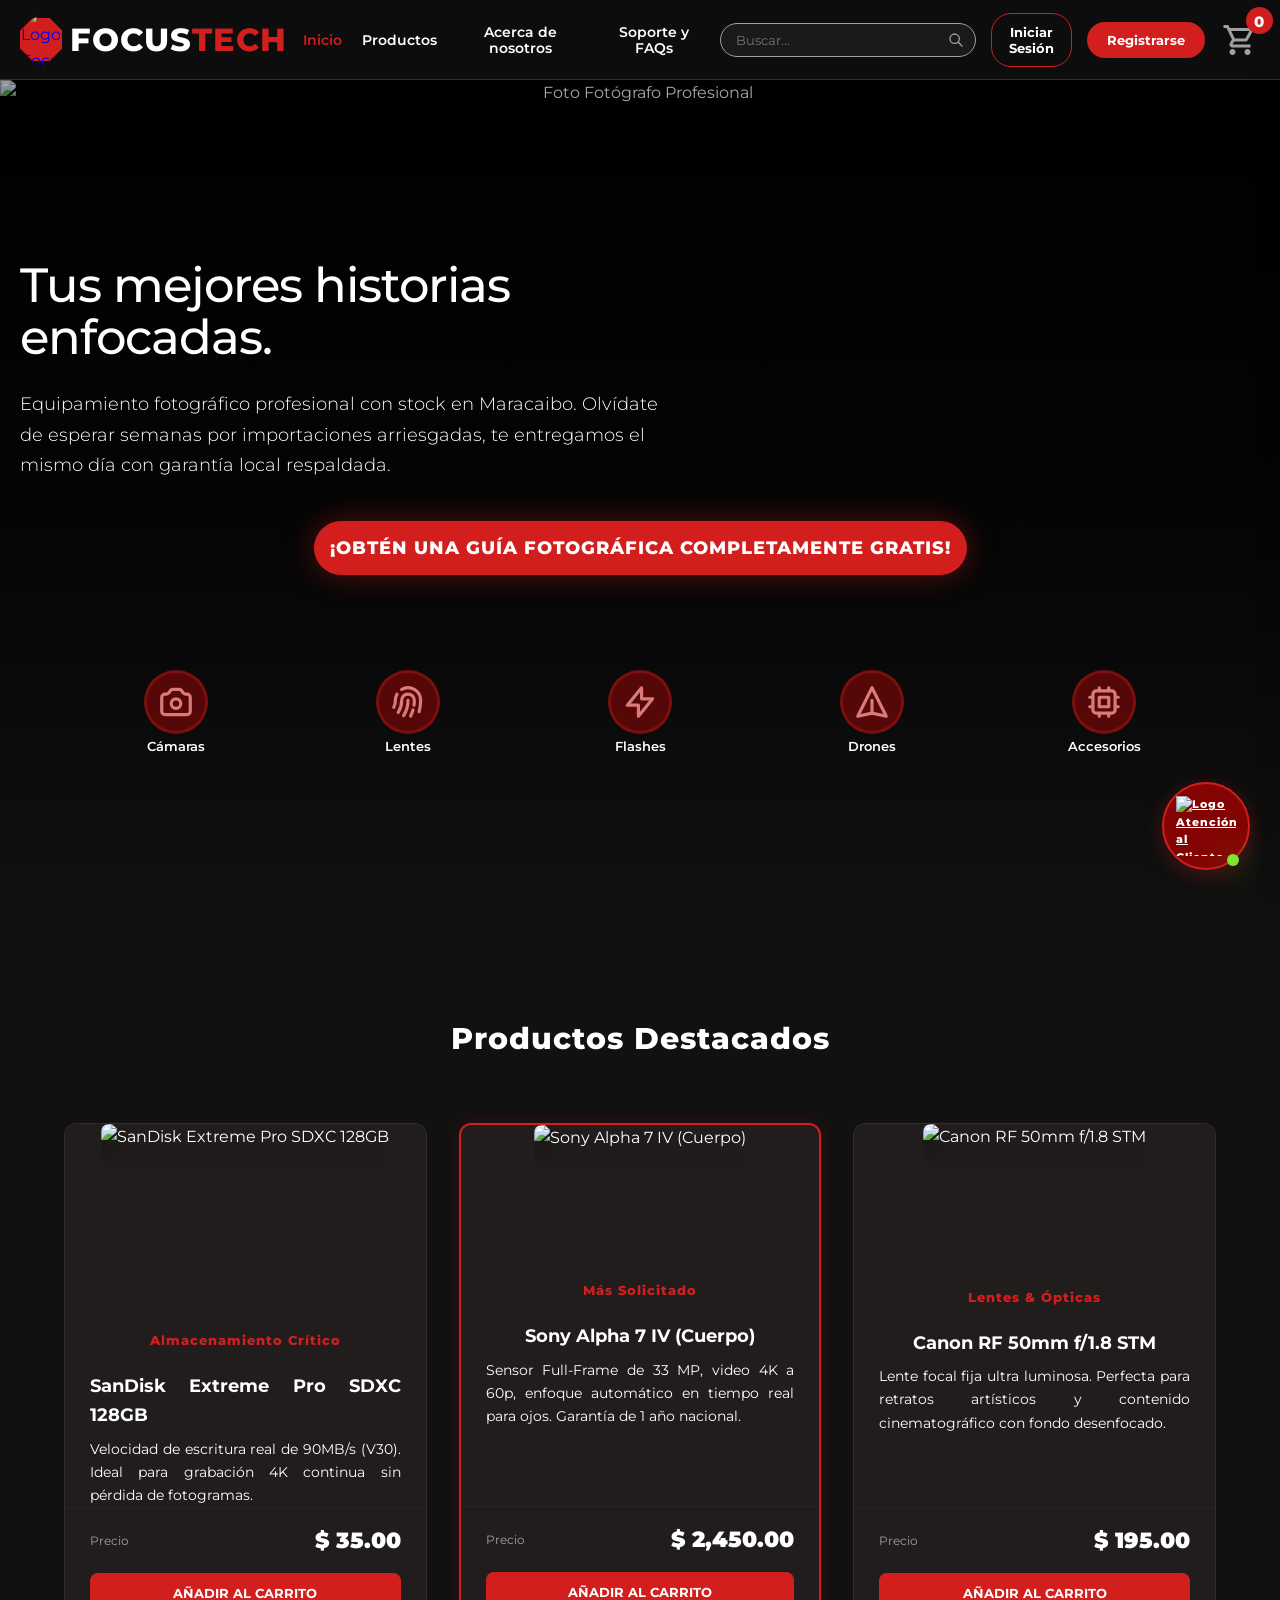
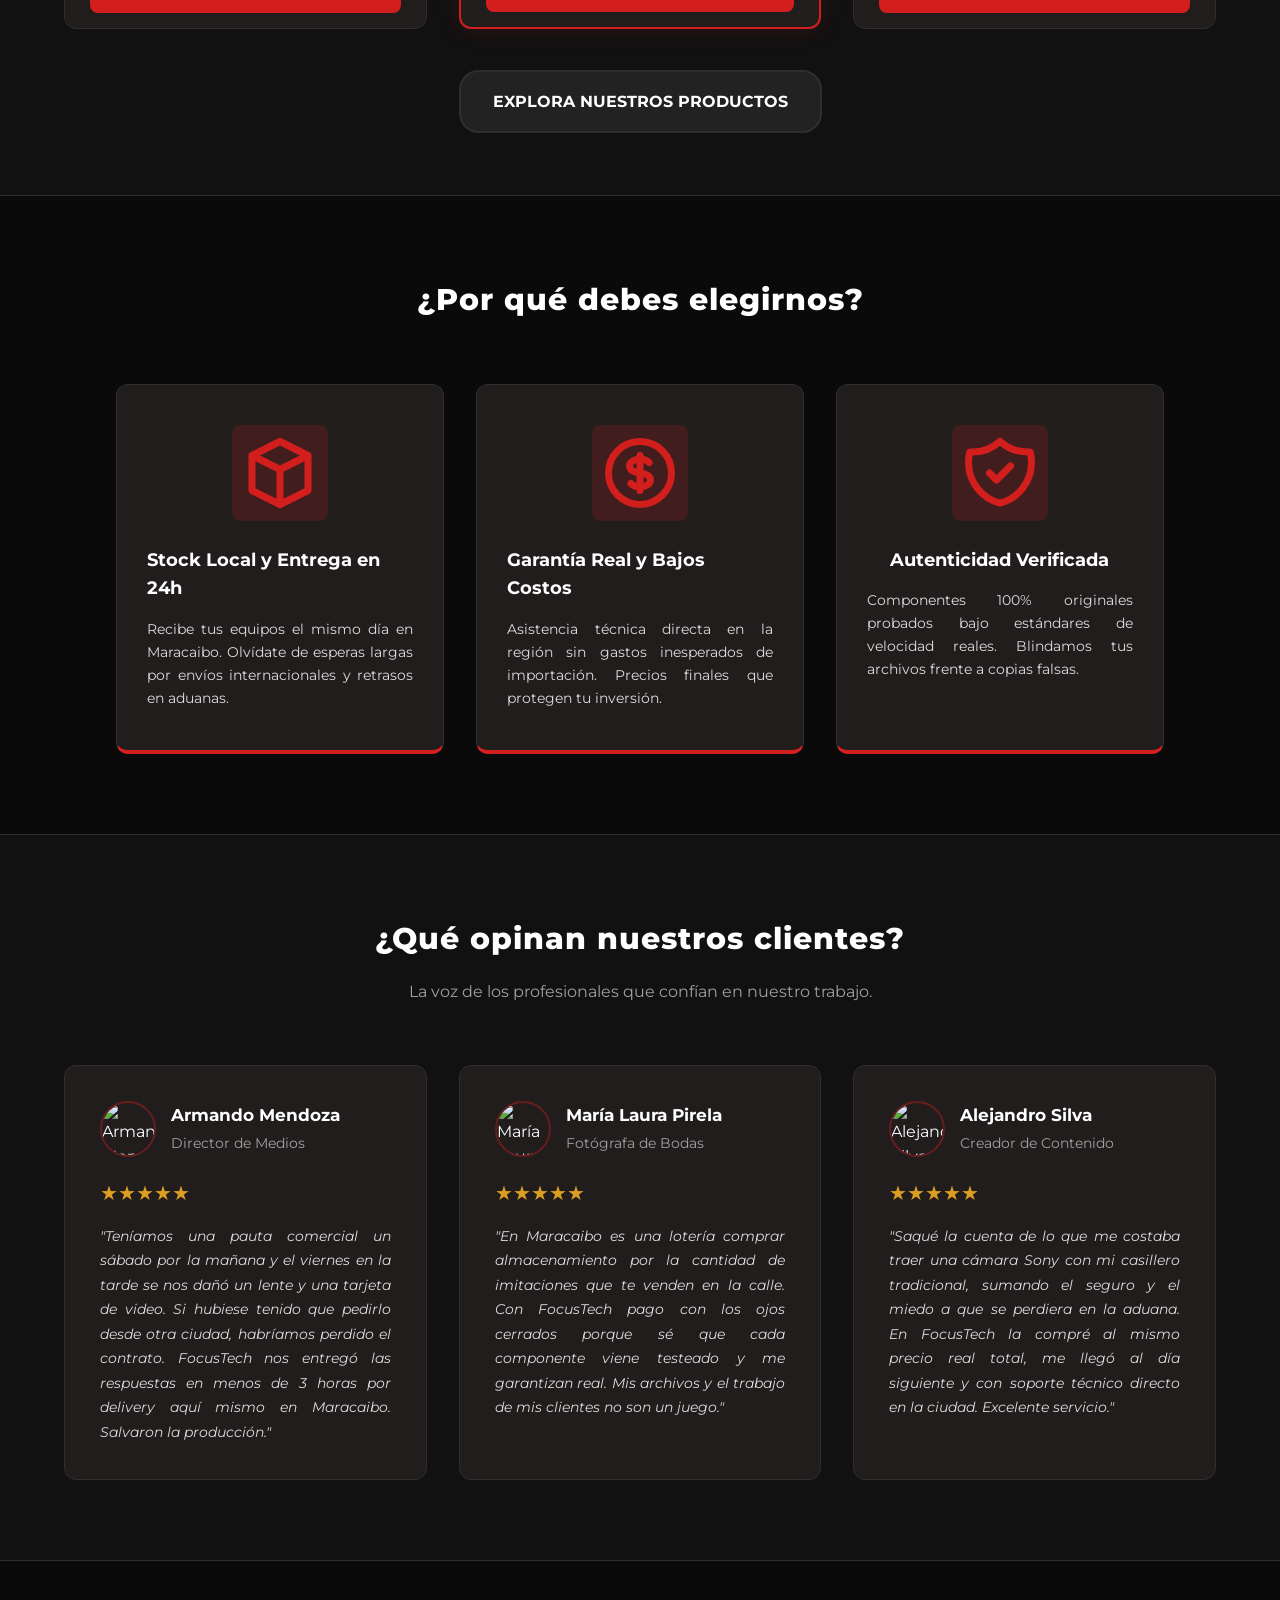
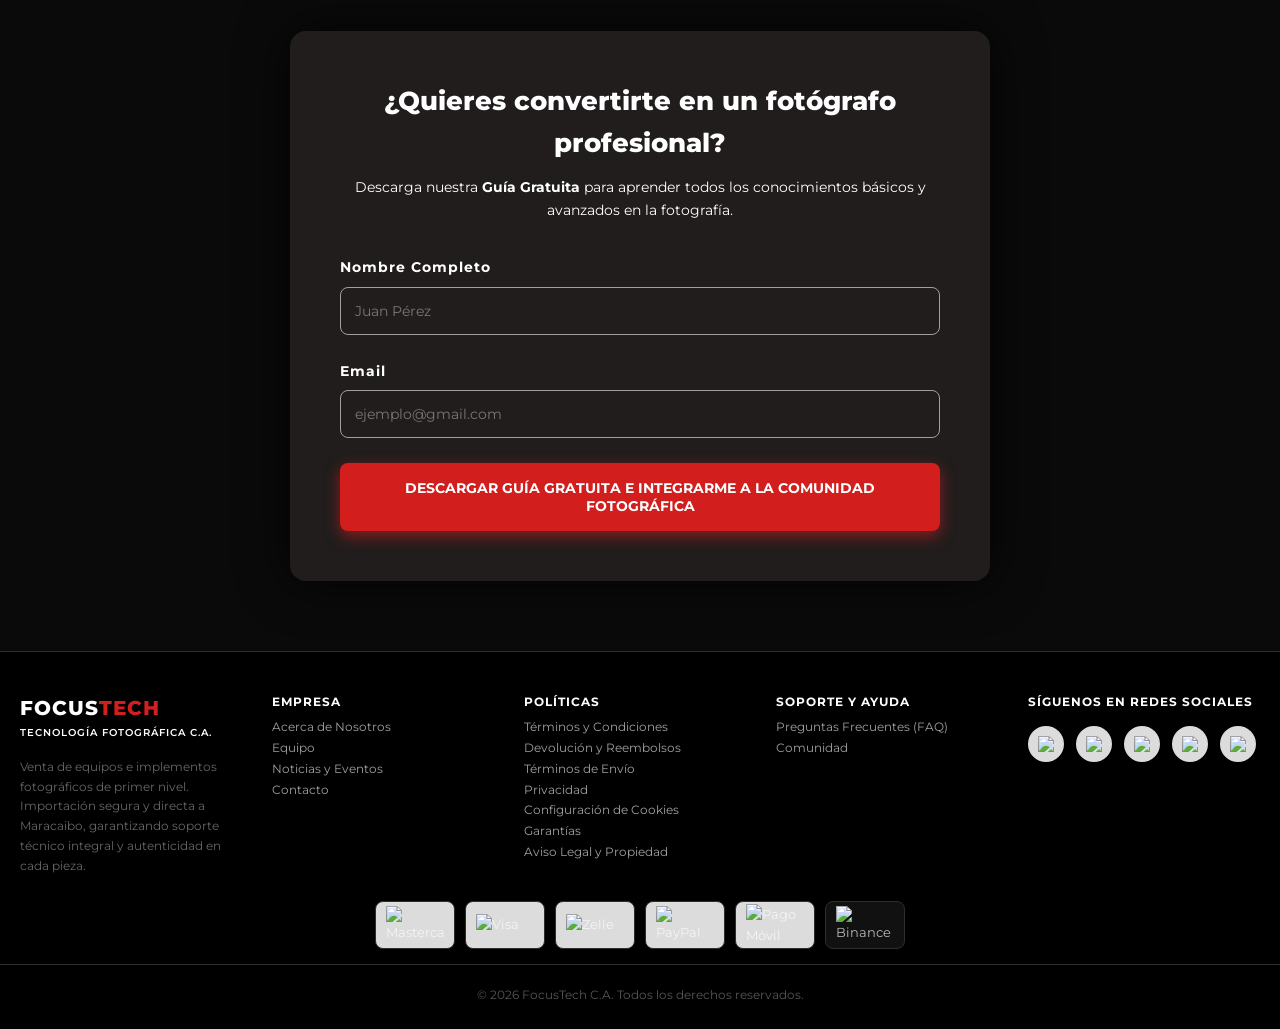
==== index.html @ 73b5abfc "Conectando todas las paginas" ====
<!DOCTYPE html>
<html lang="es">
<head>
    <meta charset="UTF-8">
    <meta name="viewport" content="width=device-width, initial-scale=1.0">
    <title>Inicio - FocusTech</title>
    <link rel="preconnect" href="https://fonts.googleapis.com">
    <link rel="preconnect" href="https://fonts.gstatic.com" crossorigin>
    <link href="https://fonts.googleapis.com/css2?family=Montserrat:wght@300;400;500;600;700;800&display=swap" rel="stylesheet">
    <!-- Iconos de Material Symbols -->
    <link rel="stylesheet" href="https://fonts.googleapis.com/css2?family=Material+Symbols+Outlined:opsz,wght,FILL,GRAD@40,400,1,0&icon_names=shopping_cart,close,shopping_basket,delete,check_circle,picture_as_pdf" />
    
    <style>
        @import url('https://fonts.googleapis.com/css2?family=Material+Symbols+Outlined:opsz,wght,FILL,GRAD@20..48,100..700,0..1,-50..200');
        :root {
            --bg-color: #111;
            --section-alt-color: #0A0A0A;
            --header-color: #0e0e0ef2;
            --search-input-color: #1A1A1A;
            --mobile-dd-color: #0A0A0A;
            --btn-lead-color: #d31e1e66;
            --btn-lead-hover-color: #d31e1e99;
            --cat-cir-color: #7c0606ac;
            --cat-cir-border-color: #d31e1e4d;
            --featured-boxsh-color: #d31e1e26;
            --product-badge-bg-color: #680000;
            --product-badge-color: #fc8b8b;
            --advantage-color: #d31e1e2e; 
            --rating-color: #db9e22;
            --text-light-gray: #dcdcdc;
            --ft-red: #D31E1E;          
            --ft-red-hover: #B21818;    
            --ft-dark-bg: #1B1B1B;     
            --ft-card-bg: #211d1d;     
            --ft-border: #2E2E2E;       
            --text-white: #FFFFFF;      
            --text-gray: #A0A0A0;         
            --font-family: 'Montserrat', sans-serif, arial;
        }

        /* ========================================================================
                GENERAL 
        ======================================================================== */
        * {
            margin: 0;
            padding: 0;
            box-sizing: border-box;
            font-family: var(--font-family);
        }

        html {
            scroll-behavior: smooth;
        }

        body {
            background-color: var(--bg-color);
            color: var(--text-white);
            line-height: 1.6;
            overflow-x: hidden;
        }

        .container {
            max-width: 95rem;
            margin: 0 auto;
            padding: 0 20px;
        }

        /* ========================================================================
                Custom Scrollbar 
        ======================================================================== */
        ::-webkit-scrollbar {
            width: 8px;
        }
        ::-webkit-scrollbar-track {
            background: var(--ft-dark-bg);
        }
        ::-webkit-scrollbar-thumb {
            background: var(--ft-red);
            border-radius: 4px;
        }
        ::-webkit-scrollbar-thumb:hover {
            background: var(--ft-red-hover);
        }

        /* ========================================================================
               HEADER 
        ======================================================================== */
        .header {
            position: sticky;
            top: 0;
            z-index: 100;
            background-color: var(--header-color);
            backdrop-filter: blur(10px);
            border-bottom: 1px solid var(--ft-border);
            height: 80px;
        }

        .header-container {
            display: flex;
            align-items: center;
            justify-content: space-between;
            height: 100%;
            gap: 1rem;
        }

        .logo-img-container{
            --o: calc(50%*tan(-22.5deg));
            width: 2.65rem;
            height: 2.65rem;
            aspect-ratio: 1;
            clip-path: polygon(
                var(--o) 50%,
                50% var(--o),
                calc(100% - var(--o)) 50%,
                50% calc(100% - var(--o))
            );
            background: var(--ft-red);
            display: flex;
            justify-content: center;
            align-items: center;
        }

        .logo-img-container img{
            transform: translateX(-0.5px);
        }

        .logo-area {
            display: flex;
            gap: 0.5rem;
            text-decoration: none;
            user-select: none;
            align-items: center;
        }

        .logo-title {
            font-size: 2rem;
            font-weight: 800;
            letter-spacing: 1px;
            color: var(--text-white);
        }

        .logo-title span {
            color: var(--ft-red);
        }

        .logo-subtitle {
            font-size: 9px;
            color: var(--text-gray);
            letter-spacing: 2px;
            text-transform: uppercase;
            font-weight: 500;
            margin-top: -3px;
        }

        .nav-menu {
            display: flex;
            gap: 1.25rem;
            list-style: none;
            text-align: center;
            align-items: center;
            line-height: 1rem;
        }

        .nav-link {
            text-decoration: none;
            color: var(--text-white);
            font-size: 14px;
            font-weight: 600;
            transition: color 0.3s ease;
            background: none;
            border: none;
            cursor: pointer;
        }

        .nav-link:hover, .nav-link.active {
            color: var(--ft-red);
        }

        /* Acciones del Header */
        .header-actions {
            display: flex;
            align-items: center;
            gap: 15px;
        }

        .search-container {
            position: relative;
        }

        .search-input {
            background-color: var(--search-input-color);
            border: 1px solid var(--text-gray);
            border-radius: 20px;
            padding: 8px 35px 8px 15px;
            color: var(--text-white);
            font-size: 13px;
            outline: none;
            transition: border-color 0.3s;
            width: 16rem;
        }

        .search-input:focus {
            border-color: var(--ft-red);
        }

        .search-icon {
            position: absolute;
            right: 12px;
            top: 50%;
            transform: translateY(-50%);
            width: 1rem;
            height: 1rem;
            stroke: var(--text-gray);
        }

        /* Botones Generales */
        .btn {
            padding: 10px 20px;
            border-radius: 20px;
            font-size: 13px;
            font-weight: 700;
            cursor: pointer;
            transition: all 0.3s ease;
            border: none;
            text-decoration: none;
            text-align: center;
        }

        .btn-text {
            background: none;
            color: var(--text-white);
            padding: 10px;
            border: 1px solid var(--ft-red);
        }

        .btn-primary {
            background-color: var(--ft-red);
            color: var(--text-white);
        }

        .btn-primary:hover, .btn-text:hover {
            background-color: var(--ft-red-hover);
            transform: translateY(-2px);
        }

        .btn-outline {
            background: none;
            border: 2px solid var(--ft-border);
            color: var(--text-white);
        }

        .btn-outline:hover {
            background-color: var(--search-input-color);
        }

        /* Carrito Botón */
        .cart-trigger {
            background: none;
            border: none;
            color: var(--text-gray);
            cursor: pointer;
            position: relative;
            padding: 8px;
            display: flex;
            align-items: center;
            justify-content: center;
            transform: scale(1.5);
            transition: color 0.3s;
        }

        .cart-trigger:hover {
            color: var(--ft-red);
        }

        .cart-badge {
            position: absolute;
            top: -2px;
            right: -2px;
            background-color: var(--ft-red);
            color: var(--text-white);
            font-size: 10px;
            font-weight: 800;
            border-radius: 50%;
            width: 18px;
            height: 18px;
            display: flex;
            align-items: center;
            justify-content: center;
        }

        /* Menú Móvil Hamburguesa */
        .mobile-toggle {
            display: none;
            background: none;
            border: none;
            color: var(--text-gray);
            cursor: pointer;
        }

        .mobile-menu-dropdown {
            display: none;
            background-color: var(--mobile-dd-color);
            border-top: 1px solid var(--ft-border);
            padding: 20px;
            flex-direction: column;
            gap: 15px;
            text-align: center;
        }

        .mobile-menu-dropdown .search-container input{
            width: 100%;
        }

        /* ========================================================================
               HERO / MAIN COVER 
        ======================================================================== */
        .hero {
            position: relative;
            width: 100%;
            min-height: 95vh;
            display: flex;
            align-items: center;
            justify-content: center;
            text-align: center;
            overflow: hidden;
            background-color: #000;
        }

        .hero-bg {
            position: absolute;
            top: 0;
            left: 0;
            width: 100%;
            height: 100%;
            object-fit: cover;
            object-position: center;
            opacity: 1;
            z-index: 1;
        }

        .hero-overlay {
            position: absolute;
            inset: 0;
            background: linear-gradient(to top, #111 0%, rgba(18, 18, 18, 0.25) 50%, rgba(0, 0, 0, 0.35) 100%);
            z-index: 2;
        }

        .hero-content {
            position: relative;
            z-index: 3;
            max-width: 95rem;
            padding: 60px 20px;
        }

        .hero-title {
            font-size: 3rem;
            font-weight: 500;
            text-align: left;
            line-height: 1.1;
            margin-top: 1rem;
            margin-bottom: 25px;
            letter-spacing: -1px;
            animation: enfocar 2s cubic-bezier(.48,.51,.41,1) 0s 1 normal both;
        }

        .hero-title span {
            color: var(--ft-red);
        }

        .hero-grid {
            display: grid;
            grid-template-columns: 1fr;
            gap: 30px;
        }

        .hero-left {
            max-width: 800px;
            margin: 0 auto;
        }

        .hero-right {
            display: none;
        }

        .hero-desc {
            font-size: 18px;
            color: var(--text-white);
            text-align: left;
            font-weight: 300;
            margin-bottom: 40px;
            line-height: 1.7;
            animation: enfocar 2s cubic-bezier(.48,.51,.41,1) 0s 1 normal both;
        }

        .hero-desc span {
            color: var(--text-white);
            font-weight: 600;
            text-decoration: underline;
            text-decoration-color: var(--ft-red);
        }

        /* Botón de Landing Page */
        .btn-cta {
            display: inline-block;
            background-color: var(--ft-red);
            color: var(--text-white);
            font-size: 1.15rem;
            font-weight: 800;
            padding: 0.75rem 1rem;
            border-radius: 40px;
            text-decoration: none;
            text-transform: uppercase;
            letter-spacing: 1px;
            box-shadow: 0 0 30px var(--btn-lead-color);
            transition: all 0.3s ease;
        }

        .btn-cta:hover {
            background-color: var(--ft-red-hover);
            transform: translateY(-3px);
            box-shadow: 0 0 40px var(--btn-lead-hover-color);
        }

        .categories-grid {
            display: flex;
            flex-wrap: wrap;
            justify-content: center; 
            margin-top: 60px;
            padding-top: 35px;
        }

        .category-item {
            display: flex;
            flex-direction: column;
            align-items: center;
            text-decoration: none;
            color: var(--text-white);
            transition: all 0.3s;
            width: calc(20% - 1rem); 
            min-width: 6rem;
            margin-bottom: 16px;
        }

        .category-circle {
            width: 64px;
            height: 64px;
            border-radius: 50%;
            background-color: var(--cat-cir-color);
            border: 3px solid var(--cat-cir-border-color);
            display: flex;
            align-items: center;
            justify-content: center;
            transition: all 0.3s ease;
        }

        .category-circle svg {
            width: 38px;
            height: 38px;
            stroke: #db7a7a;
            transition: stroke 0.3s;
            fill: none;
        }

        .category-item:hover .category-circle {
            background-color: var(--ft-red);
            border-color: var(--ft-red);
            transform: scale(1.08);
        }

        .category-item:hover .category-circle svg {
            stroke: var(--text-white);
        }

        .category-name {
            font-size: 13px;
            font-weight: 600;
            margin-top: 2px;
            transition: color 0.3s;
        }

        .category-item:hover .category-name {
            color: var(--text-white);
        }

        /* ========================================================================
               PRODUCTOS DESTACADOS
        ======================================================================== */
        .section-padding {
            padding: 80px 3rem;
        }

        .section-header {
            text-align: center;
            margin-bottom: 60px;
        }

        .section-title {
            font-size: 30px;
            font-weight: 800;
            letter-spacing: 1px;
        }

        .section-description{
            color: var(--text-gray);
            margin-top: 1rem;
        }

        .section-line {
            height: 4px;
            width: 80px;
            background-color: var(--ft-red);
            margin: 15px auto 0 auto;
        }

        .products-grid {
            display: flex;
            flex-wrap: wrap;
            justify-content: center; 
            gap: 2rem;
            padding: 0 1rem;
            max-width: 95rem;
            margin: 0 auto;
        }

        /* Tarjeta de Producto */
        .product-card {
            background-color: var(--ft-card-bg);
            border: 1px solid var(--ft-border);
            border-radius: 12px;
            overflow: hidden;
            display: flex;
            flex-direction: column;
            justify-content: space-between;
            width: calc(33.333% - 1.34rem); 
            min-width: 18rem;
            transition: transform 0.3s ease, box-shadow 0.3s ease; 
            animation-name: reveal;
            animation-timing-function: ease-in-out;
            animation-timeline: view(block);
            animation-range: cover 0% entry-crossing 50%;
        }

        .product-card:hover {
            transform: translateY(-5px);
            box-shadow: 0 10px 20px #0000004d;
        }

        .featured {
            border: 2px solid var(--ft-red);
            box-shadow: 0 0 25px var(--featured-boxsh-color);
            position: relative;
        }

        .product-badge {
            color: var(--ft-red);
            font-size: 13px;
            font-weight: 800;
            padding: 6px 12px;
            margin-bottom: 0.45rem;
            border-radius: 20px;
            letter-spacing: 1px;
            z-index: 5;
            text-align: center;
        }

        .product-info-wrap {
            padding: 0 25px;
            display: flex;
            flex-direction: column;
            align-items: center;
            gap: 0.5rem;
            text-align: justify;
            font-size: 1rem;
        }

        .product-img-box {
            position: relative;
            aspect-ratio: 3 / 2;
            border-radius: 8px;
            overflow: hidden;
            display: flex;
            align-items: center;
            justify-content: center;
        }

        .product-img {
            width: 100%;
            height: 100%;
            object-fit: cover;
            transition: transform 0.3s;
            filter: drop-shadow(0 1rem 0.5rem #0005);
        }

        .product-card:hover .product-img {
            transform: scale(1.05);
        }

        .product-title {
            font-size: 18px;
            font-weight: 700;
            transition: color 0.3s;
        }

        .product-card:hover .product-title {
            color: var(--ft-red);
        }

        .product-desc {
            font-size: 0.9rem;
            color: var(--text-white);
            line-height: 1.6;
        }

        .product-footer {
            padding: 15px 25px;
            border-top: 1px solid rgba(46, 46, 46, 0.5);
            margin-top: auto;
        }

        .product-price-row {
            display: flex;
            align-items: center;
            justify-content: space-between;
            margin-bottom: 15px;
        }

        .price-label {
            font-size: 12px;
            color: var(--text-gray);
        }

        .price-val {
            font-size: 22px;
            font-weight: 900;
        }

        .btn-add-cart {
            width: 100%;
            background-color: var(--ft-red);
            color: var(--text-white);
            border: none;
            border-radius: 8px;
            padding: 12px;
            font-size: 13px;
            font-weight: 700;
            text-transform: uppercase;
            cursor: pointer;
            transition: background-color 0.3s;
        }

        .btn-add-cart:hover {
            background-color: var(--ft-red-hover);
        }

        .btn-explore {
            background: #222;
            border: 2px solid var(--ft-border);
            color: var(--text-white);
        }

        .btn-explore:hover {
            background: var(--ft-card-bg);
        }

        /* ========================================================================
               VENTAJAS COMPETITIVAS
======================================================================== */
        .bg-section-alt {
            background-color: var(--section-alt-color);
            border-top: 1px solid var(--ft-border);
            border-bottom: 1px solid var(--ft-border);
        }

        .advantages-grid {
            display: flex;
            flex-wrap: wrap;
            justify-content: center; 
            gap: 2rem;
            padding: 0 3rem;
            max-width: 95rem;
            margin: 0 auto;
        }

        .advantage-card {
            background-color: var(--ft-card-bg);
            border: 1px solid var(--ft-border);
            border-bottom: 4px solid var(--ft-red);
            padding: 40px 30px;
            border-radius: 12px;
            transition: transform 0.3s;
            display: flex;
            flex-direction: column;
            align-items: center;
            width: calc(33.333% - 1.34rem); 
            min-width: 18rem;
            animation-name: reveal;
            animation-timing-function: ease-in-out;
            animation-timeline: view(block);
            animation-range: cover 0% entry-crossing 50%;
        }

        .advantage-card:hover {
            transform: translateY(-5px);
        }

        .advantage-icon {
            width: 96px;
            height: 96px;
            background-color: var(--advantage-color);
            border-radius: 8px;
            display: flex;
            align-items: center;
            justify-content: center;
            margin-bottom: 25px;
        }

        .advantage-icon svg {
            width: 84px;
            height: 84px;
            stroke: var(--ft-red);
            fill: none;
            stroke-width: 2;
        }

        .advantage-title {
            font-size: 18px;
            font-weight: 700;
            margin-bottom: 15px;
        }

        .advantage-desc {
            font-size: 0.9rem;
            color: var(--text-light-gray);
            line-height: 1.6;
            text-align: justify;
        }

        /* ========================================================================
               TESTIMONIOS
======================================================================== */
        .testimonials-grid {
            display: flex;
            flex-wrap: wrap;
            justify-content: center; 
            gap: 2rem;
            padding: 0 1rem;
            max-width: 95rem;
            margin: 0 auto;
        }

        .testimonial-card {
            background-color: var(--ft-card-bg);
            border: 1px solid var(--ft-border);
            padding: 35px;
            border-radius: 12px;
            display: flex;
            flex-direction: column;
            justify-content: space-between;
            width: calc(33.333% - 1.34rem); 
            min-width: 18rem;
            animation-name: reveal;
            animation-timing-function: ease-in-out;
            animation-timeline: view(block);
            animation-range: cover 0% entry-crossing 50%;
        }

        .user-info {
            display: flex;
            align-items: center;
            gap: 15px;
            margin-bottom: 20px;
        }

        .user-img {
            width: 56px;
            height: 56px;
            border-radius: 50%;
            object-fit: cover;
            border: 2px solid var(--btn-lead-color);
        }

        .user-name {
            font-size: 17px;
            font-weight: 700;
        }

        .user-role {
            font-size: 14px;
            color: var(--text-gray);
        }

        .rating {
            color: var(--rating-color);
            font-size: 20px;
            margin-bottom: 15px;
        }

        .testimonial-text {
            font-style: italic;
            font-size: 0.9rem;
            text-align: justify;
            color: var(--text-light-gray);
            line-height: 1.7;
        }

        /* ========================================================================
               LANDING LEAD CAPTURE
======================================================================== */
        .lead-section {
            background-color: var(--section-alt-color);
            border-top: 1px solid var(--ft-border);
            padding: 70px 1rem;
        }

        .lead-box {
            max-width: 700px;
            margin: 0 auto;
            background-color: var(--ft-card-bg);
            border-radius: 16px;
            padding: 50px;
            box-shadow: 0 0 50px #000000c8;
            animation-name: reveal;
            animation-timing-function: ease-in-out;
            animation-timeline: view(block);
            animation-range: cover 0% entry-crossing 50%;
        }

        .lead-title {
            font-size: 26px;
            font-weight: 800;
            text-align: center;
            margin-bottom: 12px;
        }

        .lead-subtitle {
            font-size: 14px;
            color: var(--text-white);
            text-align: center;
            margin-bottom: 35px;
        }

        .form-group {
            margin-bottom: 25px;
        }

        .form-label {
            display: block;
            font-size: 14px;
            font-weight: 700;
            letter-spacing: 1px;
            color: var(--text-white);
            margin-bottom: 8px;
        }

        .form-control {
            width: 100%;
            background-color: var(--ft-card-bg);
            border: 1px solid var(--text-gray);
            border-radius: 8px;
            padding: 14px;
            color: var(--text-white);
            font-size: 14px;
            outline: none;
            transition: border-color 0.3s;
        }

        .form-control::placeholder{
            color: #777;
        }

        .form-control:focus {
            border-color: var(--ft-red);
        }

        .btn-submit {
            width: 100%;
            background-color: var(--ft-red);
            color: var(--text-white);
            font-size: 14px;
            font-weight: 700;
            padding: 16px;
            border: none;
            border-radius: 8px;
            text-transform: uppercase;
            cursor: pointer;
            transition: background-color 0.3s;
            box-shadow: 0 5px 15px var(--btn-lead-hover-color);
        }

        .btn-submit:hover {
            background-color: var(--ft-red-hover);
        }

        /* ========================================================================
              FOOTER
        ======================================================================== */
        .footer {
            background-color: #000;
            border-top: 1px solid var(--ft-border);
            padding: 40px 0 25px 0;
            color: var(--text-gray);
            font-size: 13px;
        }

        .footer-grid {
            display: grid;
            grid-template-columns: repeat(5, 1fr);
            gap: 20px;
        }

        .footer-about {
            display: flex;
            flex-direction: column;
        }

        .logo-subtitle{
            margin-bottom: 1rem;
            color: var(--text-white);
            font-weight: 600;
            margin-top: 0.05rem;
            letter-spacing: 1px;
        }

        .footer-desc {
            font-size: 12px;
            color: #666;
            line-height: 1.65;
        }

        .footer-title {
            color: var(--text-white);
            font-size: 12px;
            font-weight: 700;
            text-transform: uppercase;
            letter-spacing: 1px;
            margin-bottom: 5px;
        }

        .footer-links {
            list-style: none;
            display: flex;
            flex-direction: column;
        }

        .footer-btn {
            background: none;
            border: none;
            color: var(--text-gray);
            font-size: 12px;
            text-align: left;
            cursor: pointer;
            transition: color 0.3s;
            text-decoration: none;
        }

        .footer-btn:hover {
            color: var(--ft-red);
        }

        .social-row {
            display: flex;
            gap: 12px;
            margin-top: 15px;
        }

        .social-icon {
            width: 36px;
            height: 36px;
            border-radius: 50%;
            background-color: var(--text-light-gray);
            display: flex;
            align-items: center;
            justify-content: center;
            color: var(--text-gray);
            text-decoration: none;
            transition: all 0.3s;
        }

        .social-icon:hover {
            background-color: var(--ft-red);
            color: var(--text-white);
        }

        .social-icon img {
            width: 16px;
            height: 16px;
            fill: currentColor;
        }

        .footer-payments {
            display: flex;
            justify-content: center;
            align-items: center;
            flex-wrap: wrap;
            gap: 10px;
            padding: 25px 0 15px 0; 
        }

        .payment-card {
            background-color: var(--text-light-gray);
            border: 1px solid var(--ft-border, rgba(255, 255, 255, 0.1));
            border-radius: 0.5rem;
            padding: 10px;
            height: 3rem;
            width: 5rem;
            display: flex;
            align-items: center;
            transition: all 0.25s ease;
            user-select: none;
        }

        .binance{
            background-color: var(--bg-color);
        }

        .payment-card:hover {
            filter: brightness(1.5);
            transform: translateY(-2px);
        }

        .payment-card img {
            width: 100%;
            color: rgba(255, 255, 255, 0.7);
            transition: color 0.25s ease;
        }

        .payment-card:hover svg {
            color: #fff;
        }

        .payment-card span {
            font-size: 11px;
            font-weight: 500;
            color: rgba(255, 255, 255, 0.6);
            letter-spacing: 0.3px;
            transition: color 0.25s ease;
        }

        .payment-card:hover span {
            color: #fff;
        }

        .footer-bottom {
            border-top: 1px solid var(--ft-border);
            padding-top: 20px;
            display: flex;
            align-items: center;
            justify-content: center;
            font-size: 12px;
            color: #555;
        }

        /* ========================================================================
              MODALES (Modificado y Reforzado)
        ======================================================================== */
        .modal {
            position: fixed;
            inset: 0;
            z-index: 200;
            background-color: rgba(0, 0, 0, 0.85);
            backdrop-filter: blur(4px);
            display: none;
            align-items: center;
            justify-content: center;
            padding: 20px;
        }

        .modal.active {
            display: flex;
        }

        .modal-content {
            background-color: var(--ft-card-bg);
            border: 1px solid var(--ft-border);
            border-radius: 12px;
            width: 100%;
            max-width: 400px;
            overflow: hidden;
            box-shadow: 0 10px 40px rgba(0, 0, 0, 0.6);
        }

        .modal-header {
            padding: 20px 25px;
            border-bottom: 1px solid var(--ft-border);
            display: flex;
            align-items: center;
            justify-content: space-between;
        }

        .modal-title {
            font-size: 16px;
            font-weight: 700;
            text-transform: uppercase;
            letter-spacing: 1px;
        }

        .modal-close {
            background: none;
            border: none;
            color: var(--text-gray);
            cursor: pointer;
            transition: color 0.3s;
            display: flex;
            align-items: center;
        }

        .modal-close:hover {
            color: var(--text-white);
        }

        .modal-close span {
            font-size: 24px;
        }

        .modal-body {
            padding: 25px;
            max-height: 60vh;
            overflow-y: auto;
            font-size: 14px;
            color: #ccc;
        }

        /* Ventana Modal Agradecimiento de Landing Page */
        .thankyou-modal-container {
            text-align: center;
            padding: 20px 0;
        }

        .thankyou-icon {
            font-size: 80px;
            color: #7fe531;
            margin-bottom: 20px;
            animation: bounce 1s ease infinite alternate;
        }

        .thankyou-heading {
            font-size: 24px;
            font-weight: 800;
            color: white;
            margin-bottom: 10px;
            text-transform: uppercase;
        }

        .thankyou-text {
            color: var(--text-light-gray);
            font-size: 15px;
            line-height: 1.6;
            margin-bottom: 25px;
            padding: 0 1rem;
        }

        .pdf-box {
            background-color: var(--ft-dark-bg);
            border: 1px solid var(--ft-border);
            border-radius: 8px;
            padding: 15px;
            display: flex;
            align-items: center;
            gap: 15px;
            justify-content: center;
            margin-bottom: 25px;
        }

        .pdf-box span {
            color: var(--ft-red);
            font-size: 32px;
        }

        .pdf-box-text {
            text-align: left;
            font-size: 13px;
        }

        .pdf-box-title {
            font-weight: 700;
            color: white;
        }

        /* ========================================================================
                BOTON ATENCION AL CLIENTE
======================================================================== */
        .chat-widget {
            position: fixed;
            bottom: 30px;
            right: 30px;
            z-index: 150;
            display: flex;
            flex-direction: column;
            align-items: flex-end;
        }

        .chat-trigger-btn {
            background-color: #840303 ;
            border: 2px solid var(--ft-red);
            color: var(--text-white);
            padding: 12px;
            border-radius: 50%;
            cursor: pointer;
            display: flex;
            align-items: center;
            gap: 10px;
            font-weight: 800;
            font-size: 11px;
            letter-spacing: 1px;
            box-shadow: 0 5px 20px rgba(211, 30, 30, 0.3);
        }

        .chat-trigger-btn img {
            width: 60px;
            height: 60px;
        }

        .dot-online{
            position: absolute;
            width: 12px;
            height: 12px;
            background-color: #7fe531;
            border-radius: 50%;
            top: 72px;
            left: 65px;
            animation: glow 1s alternate infinite both ;
        }

        /* ========================================================================
                NOTIFICACIONES TOAST
======================================================================== */
        .toast {
            position: fixed;
            bottom: 30px;
            left: 30px;
            z-index: 400;
            background-color: #151515;
            border-left: 4px solid var(--ft-red);
            padding: 15px 25px;
            border-radius: 0 8px 8px 0;
            box-shadow: 0 10px 30px rgba(0,0,0,0.5);
            transform: translateY(120px);
            opacity: 0;
            transition: all 0.3s ease;
        }

        .toast.show {
            transform: translateY(0);
            opacity: 1;
        }

        /* ========================================================================
                BARRA LATERAL CARRITO
        ======================================================================== */
        .cart-overlay {
            position: fixed;
            inset: 0;
            background-color: rgba(0, 0, 0, 0.7);
            backdrop-filter: blur(4px);
            z-index: 190;
            opacity: 0;
            visibility: hidden;
            transition: all 0.4s cubic-bezier(0.4, 0, 0.2, 1);
        }

        .cart-overlay.open {
            opacity: 1;
            visibility: visible;
        }

        .cart-sidebar {
            position: fixed;
            top: 0;
            right: -450px; 
            width: 420px;
            height: 100vh;
            background-color: #141416;
            border-left: 1px solid var(--ft-border);
            z-index: 200;
            display: flex;
            flex-direction: column;
            box-shadow: -10px 0 30px rgba(0, 0, 0, 0.5);
            transition: right 0.4s cubic-bezier(0.4, 0, 0.2, 1);
        }

        .cart-sidebar.open {
            right: 0;
        }

        .cart-header {
            padding: 24px;
            border-bottom: 1px solid rgba(255, 255, 255, 0.05);
            display: flex;
            justify-content: space-between;
            align-items: center;
        }

        .cart-title {
            font-size: 1.25rem;
            font-weight: 800;
            letter-spacing: 0.5px;
            text-transform: uppercase;
        }

        .cart-close-btn {
            background: none;
            border: none;
            color: var(--text-gray);
            cursor: pointer;
            display: flex;
            align-items: center;
            transition: color 0.3s;
        }

        .cart-close-btn:hover {
            color: var(--ft-red);
        }

        .cart-body {
            flex-grow: 1;
            padding: 24px;
            overflow-y: auto;
            display: flex;
            flex-direction: column;
        }

        .cart-empty-message {
            margin: auto;
            text-align: center;
            color: var(--text-gray);
            display: flex;
            flex-direction: column;
            align-items: center;
        }

        .cart-items-container {
            display: flex;
            flex-direction: column;
            gap: 20px;
        }

        .cart-item {
            display: flex;
            gap: 15px;
            align-items: center;
            padding-bottom: 15px;
            border-bottom: 1px solid rgba(255, 255, 255, 0.03);
        }

        .cart-item-img {
            width: 70px;
            height: 70px;
            background-color: #1e1e24;
            border-radius: 8px;
            object-fit: contain;
            padding: 5px;
        }

        .cart-item-details {
            flex-grow: 1;
        }

        .cart-item-title {
            font-size: 14px;
            font-weight: 700;
            color: var(--text-white);
            margin-bottom: 4px;
        }

        .cart-item-price {
            font-size: 14px;
            font-weight: 800;
            color: var(--ft-red);
        }

        .cart-item-qty-selector {
            display: flex;
            align-items: center;
            gap: 10px;
            margin-top: 8px;
        }

        .qty-btn {
            background: rgba(255, 255, 255, 0.05);
            border: 1px solid rgba(255, 255, 255, 0.1);
            color: var(--text-white);
            width: 24px;
            height: 24px;
            border-radius: 4px;
            font-size: 14px;
            cursor: pointer;
            display: flex;
            align-items: center;
            justify-content: center;
            transition: background 0.3s;
        }

        .qty-btn:hover {
            background: var(--ft-red);
            border-color: var(--ft-red);
        }

        .cart-item-qty {
            font-size: 14px;
            font-weight: 600;
        }

        .cart-item-remove {
            background: none;
            border: none;
            color: var(--text-gray);
            cursor: pointer;
            transition: color 0.3s;
            display: flex;
            align-items: center;
            justify-content: center;
        }

        .cart-item-remove:hover {
            color: var(--ft-red);
        }

        .cart-footer {
            padding: 24px;
            border-top: 1px solid rgba(255, 255, 255, 0.05);
            background-color: #1a1a1e;
        }

        .cart-total-row {
            display: flex;
            justify-content: space-between;
            font-size: 1.1rem;
            font-weight: 700;
            margin-bottom: 20px;
        }

        .cart-total-price {
            color: var(--text-white);
            font-weight: 900;
            font-size: 1.3rem;
        }

        .btn-checkout {
            width: 100%;
            background-color: var(--ft-red);
            color: #fff;
            border: none;
            padding: 16px;
            border-radius: 8px;
            font-size: 14px;
            font-weight: 800;
            text-transform: uppercase;
            letter-spacing: 1px;
            cursor: pointer;
            transition: all 0.3s ease;
            box-shadow: 0 4px 15px rgba(211, 30, 30, 0.2);
        }

        .btn-checkout:hover {
            background-color: var(--ft-red-hover);
            transform: translateY(-2px);
            box-shadow: 0 6px 20px rgba(211, 30, 30, 0.4);
        }

        /* ========================================================================
                RESPONSIVE Y ANIMACIONES
        ======================================================================== */
        @media (min-width: 768px) {
            .hero-grid {
                grid-template-columns: 1.1fr 0.9fr;
            }
        }

        @media (max-width: 75rem) {
            .nav-menu {
                display: none;
            }
            .mobile-menu-dropdown .btn{
                display: none;
            }
            .mobile-toggle{
                display: block;
            }
            .header-actions {
                display: flex;
            }
            .mobile-menu-dropdown .search-container {
                display: block;
            }
            .search-container{
                display: none;
            }
        }

        @media (max-width: 830px) {
            .logo-title {
                font-size: 1.5rem;
            }
            .footer-grid {
                grid-template-columns: 1fr 1fr 1fr;
            }
            .footer-bottom {
                flex-direction: column;
                gap: 15px;
                text-align: center;
            }
        }

        @media (max-width: 42rem) {
            .btn-cta {
                font-size: 14px;
            }
            .logo-title {
                font-size: 1rem;
            }
            .hero-title {
                font-size: 28px;
            }
            .hero-desc {
                font-size: 12px;
            }
            .header-actions .btn{
                display: none;
            }
            .mobile-menu-dropdown .btn{
                display: block;
            }
            .footer-grid {
                grid-template-columns: 1fr;
            }
            .footer-bottom {
                flex-direction: column;
                gap: 15px;
                text-align: center;
            }
            .lead-box {
                padding: 30px 20px;
            }
            .cart-sidebar {
                width: 100%;
                right: -100%;
            }
        }

        @keyframes glow {
            from{
                box-shadow: 0 0 1rem #afff71;
            }
            to{
                box-shadow: 0 0 2rem #5aad1a;
            }
        }

        @keyframes bounce {
            from {
                transform: translateY(0);
            }
            to {
                transform: translateY(-10px);
            }
        }

        @keyframes reveal {
            from{
                opacity: 0;
                transform: scale(0.7);
            }to{
                opacity: 1;
            }
        }

        @keyframes enfocar {
            from{
                filter: blur(4rem);
                transform: translateX(-50rem);
            }to{
                filter: blur(0);
                transform: translateX(0rem);
            }
        }
    </style>
</head>
<body>
    <!-- CABECERA DE NAVEGACIÓN -->
    <header class="header">
        <div class="container header-container">
            <a href="https://grupo2.miuni.kids/wp/" class="logo-area">
                <div class="logo-img-container">
                    <img src="https://grupo2.miuni.kids/wp/wp-content/uploads/2026/07/Logo.webp" width="40px" alt="Logo FocusTech">
                </div>
                <div class="logo-title">FOCUS<span>TECH</span></div>
            </a>

            <nav>
                <ul class="nav-menu">
                    <li><a href="https://grupo2.miuni.kids/wp/" class="nav-link active">Inicio</a></li>
                    <li><a href="https://grupo2.miuni.kids/wp/catalogo/" class="nav-link">Productos</a></li>
                    <li><a href="https://grupo2.miuni.kids/wp/empresa/" class="nav-link">Acerca de nosotros</a></li>
                    <li><a href="https://grupo2.miuni.kids/wp/soporte/" class="nav-link">Soporte y FAQs</a></li>
                </ul>
            </nav>

            <div class="header-actions">
                <div class="search-container">
                    <input type="text" placeholder="Buscar..." class="search-input">
                    <svg class="search-icon" fill="none" viewBox="0 0 24 24" stroke="currentColor"><path stroke-linecap="round" stroke-linejoin="round" stroke-width="2" d="M21 21l-6-6m2-5a7 7 0 11-14 0 7 7 0 0114 0z"></path></svg>
                </div>
                
                <button onclick="openAuthModal('Iniciar Sesión')" class="btn btn-text">Iniciar Sesión</button>
                <button onclick="openAuthModal('Registrarse')" class="btn btn-primary">Registrarse</button>
                
                <!-- Botón de Activación del Carrito con Badge Dinámico -->
                <button onclick="toggleCart()" class="cart-trigger" id="cart-btn">
                    <span class="material-symbols-outlined">shopping_cart</span>
                    <span class="cart-badge" id="cart-badge">0</span>
                </button>

                <button onclick="toggleMobileMenu()" class="mobile-toggle">
                    <svg style="width:30px; height:30px;" fill="none" viewBox="0 0 24 24" stroke="currentColor"><path stroke-linecap="round" stroke-linejoin="round" stroke-width="2" d="M4 6h16M4 12h16M4 18h16"></path></svg>
                </button>
            </div>
        </div>

        <!-- Menú desplegable móvil -->
        <div id="mobile-menu" class="mobile-menu-dropdown">
            <div class="search-container">
                <input type="text" placeholder="Buscar..." class="search-input">
                <svg class="search-icon" fill="none" viewBox="0 0 24 24" stroke="currentColor"><path stroke-linecap="round" stroke-linejoin="round" stroke-width="2" d="M21 21l-6-6m2-5a7 7 0 11-14 0 7 7 0 0114 0z"></path></svg>
            </div>
            <a href="https://grupo2.miuni.kids/wp/" onclick="toggleMobileMenu()" class="nav-link active">Inicio</a>
            <a href="https://grupo2.miuni.kids/wp/catalogo/" onclick="toggleMobileMenu()" class="nav-link">Productos</a>
            <a href="https://grupo2.miuni.kids/wp/empresa/" onclick="toggleMobileMenu()" class="nav-link">Acerca de nosotros</a>
            <a href="https://grupo2.miuni.kids/wp/soporte/" onclick="toggleMobileMenu()" class="nav-link">Soporte y FAQs</a>
            <button onclick="toggleMobileMenu(); openAuthModal('Iniciar Sesión')" class="btn btn-outline" style="width:100%;">Iniciar Sesión</button>
            <button onclick="toggleMobileMenu(); openAuthModal('Registrarse')" class="btn btn-primary" style="width:100%;">Registrarse</button>
        </div>
    </header>

    <!-- PORTADA DE LA PÁGINA (HERO) -->
    <section class="hero">
        <img src="https://grupo2.miuni.kids/wp/wp-content/uploads/2026/07/Fondo.webp" alt="Foto Fotógrafo Profesional" class="hero-bg">
        <div class="hero-overlay"></div>

        <div class="container hero-content">
            <div class="hero-grid">
                <div class="hero-left">
                    <h1 class="hero-title">Tus mejores historias enfocadas.</h1>
                    <p class="hero-desc">
                        Equipamiento fotográfico profesional con stock en Maracaibo. Olvídate de esperar semanas por importaciones arriesgadas, te entregamos el mismo día con garantía local respaldada.
                    </p>
                </div>
                <div class="hero-right"></div>
            </div>
            
            <div class="hero-cta-wrapper">
                <a href="#guia-form" class="btn-cta">¡OBTÉN UNA GUÍA FOTOGRÁFICA COMPLETAMENTE GRATIS!</a>
            </div>
            
            <div class="categories-grid">
                <a href="#productos" class="category-item">
                    <div class="category-circle">
                        <svg viewBox="0 0 24 24" stroke="currentColor"><path stroke-linecap="round" stroke-linejoin="round" stroke-width="2" d="M3 9a2 2 0 012-2h.93a2 2 0 001.664-.89l.812-1.22A2 2 0 0110.07 4h3.86a2 2 0 011.664.89l.812 1.22A2 2 0 0018.07 7H19a2 2 0 012 2v9a2 2 0 01-2 2H5a2 2 0 01-2-2V9z"></path><path stroke-linecap="round" stroke-linejoin="round" stroke-width="2" d="M15 13a3 3 0 11-6 0 3 3 0 016 0z"></path></svg>
                    </div>
                    <span class="category-name">Cámaras</span>
                </a>

                <a href="#productos" class="category-item">
                    <div class="category-circle">
                        <svg viewBox="0 0 24 24" stroke="currentColor"><path stroke-linecap="round" stroke-linejoin="round" stroke-width="2" d="M12 11c0 3.517-1.009 6.799-2.753 9.571m-3.44-2.04l.054-.09A13.916 13.916 0 008 11a4 4 0 118 0c0 1.017-.07 2.019-.203 3m-2.118 6.844A21.88 21.88 0 0015.171 17m3.839 1.132c.645-2.266.99-4.659.99-7.132A8 8 0 008 4.07M3 15.364c.64-1.319 1-2.8 1-4.364 0-1.457.39-2.823 1.07-4"></path></svg>
                    </div>
                    <span class="category-name">Lentes</span>
                </a>

                <a href="#productos" class="category-item">
                    <div class="category-circle">
                        <svg viewBox="0 0 24 24" stroke="currentColor"><path stroke-linecap="round" stroke-linejoin="round" stroke-width="2" d="M13 10V3L4 14h7v7l9-11h-7z"></path></svg>
                    </div>
                    <span class="category-name">Flashes</span>
                </a>

                <a href="#productos" class="category-item">
                    <div class="category-circle">
                        <svg viewBox="0 0 24 24" stroke="currentColor"><path stroke-linecap="round" stroke-linejoin="round" stroke-width="2" d="M12 19l9 2-9-18-9 18 9-2zm0 0v-8"></path></svg>
                    </div>
                    <span class="category-name">Drones</span>
                </a>

                <a href="#productos" class="category-item">
                    <div class="category-circle">
                        <svg viewBox="0 0 24 24" stroke="currentColor"><path stroke-linecap="round" stroke-linejoin="round" stroke-width="2" d="M9 3v2m6-2v2M9 19v2m6-2v2M5 9H3m2 6H3m18-6h-2m2 6h-2M7 19h10a2 2 0 002-2V7a2 2 0 00-2-2H7a2 2 0 00-2 2v10a2 2 0 002 2zM9 9h6v6H9V9z"></path></svg>
                    </div>
                    <span class="category-name">Accesorios</span>
                </a>
            </div>
        </div>
    </section>

    <!-- EQUIPAMIENTO DESTACADO -->
    <section id="productos" class="section-padding container">
        <div class="section-header">
            <h2 class="section-title">Productos Destacados</h2>
        </div>

        <div class="products-grid">
            <div class="product-card">
                <div class="product-info-wrap">
                    <div class="product-img-box">
                        <img src="https://grupo2.miuni.kids/wp/wp-content/uploads/2026/07/Producto_1-scaled.webp" alt="SanDisk Extreme Pro SDXC 128GB" class="product-img">
                    </div>
                    <span class="product-badge">Almacenamiento Crítico</span>
                    <h3 class="product-title">SanDisk Extreme Pro SDXC 128GB</h3>
                    <p class="product-desc">Velocidad de escritura real de 90MB/s (V30). Ideal para grabación 4K continua sin pérdida de fotogramas.</p>
                </div>
                <div class="product-footer">
                    <div class="product-price-row">
                        <span class="price-label">Precio</span>
                        <span class="price-val">$ 35.00</span>
                    </div>
                    <button class="btn-add-cart" onclick="addToCart('SanDisk Extreme Pro SDXC 128GB', '35.00', 'https://grupo2.miuni.kids/wp/wp-content/uploads/2026/07/Producto_1-scaled.webp')">Añadir al carrito</button>
                </div>
            </div>

            <div class="product-card featured">
                <div class="product-info-wrap">
                    <div class="product-img-box">
                        <img src="https://grupo2.miuni.kids/wp/wp-content/uploads/2026/07/Producto_2.webp" alt="Sony Alpha 7 IV (Cuerpo)" class="product-img">
                    </div>
                    <span class="product-badge">Más Solicitado</span>
                    <h3 class="product-title">Sony Alpha 7 IV (Cuerpo)</h3>
                    <p class="product-desc">Sensor Full-Frame de 33 MP, video 4K a 60p, enfoque automático en tiempo real para ojos. Garantía de 1 año nacional.</p>
                </div>
                <div class="product-footer">
                    <div class="product-price-row">
                        <span class="price-label">Precio</span>
                        <span class="price-val">$ 2,450.00</span>
                    </div>
                    <button class="btn-add-cart" onclick="addToCart('Sony Alpha 7 IV (Cuerpo)', '2450.00', 'https://grupo2.miuni.kids/wp/wp-content/uploads/2026/07/Producto_2.webp')">Añadir al carrito</button>
                </div>
            </div>

            <div class="product-card">
                <div class="product-info-wrap">
                    <div class="product-img-box">
                        <img src="https://grupo2.miuni.kids/wp/wp-content/uploads/2026/07/Producto_3.webp" alt="Canon RF 50mm f/1.8 STM" class="product-img">
                    </div>
                    <span class="product-badge">Lentes & Ópticas</span>
                    <h3 class="product-title">Canon RF 50mm f/1.8 STM</h3>
                    <p class="product-desc">Lente focal fija ultra luminosa. Perfecta para retratos artísticos y contenido cinematográfico con fondo desenfocado.</p>
                </div>
                <div class="product-footer">
                    <div class="product-price-row">
                        <span class="price-label">Precio</span>
                        <span class="price-val">$ 195.00</span>
                    </div>
                    <button class="btn-add-cart" onclick="addToCart('Canon RF 50mm f/1.8 STM', '195.00', 'https://grupo2.miuni.kids/wp/wp-content/uploads/2026/07/Producto_3.webp')">Añadir al carrito</button>
                </div>
            </div>
        </div>

        <div style="text-align: center; margin-top: 60px;">
            <a href="https://grupo2.miuni.kids/wp/catalogo/" class="btn btn-explore" style="padding: 1.25rem 2rem; text-transform: uppercase; font-size: 1rem; text-decoration: none;">Explora nuestros productos</a>
        </div>
    </section>

    <!-- VENTAJAS -->
    <section class="section-padding bg-section-alt">
        <div class="container">
            <div class="section-header">
                <h2 class="section-title">¿Por qué debes elegirnos?</h2>
            </div>

            <div class="advantages-grid">
                <div class="advantage-card">
                    <div class="advantage-icon">
                        <svg viewBox="0 0 24 24" stroke="currentColor"><path stroke-linecap="round" stroke-linejoin="round" stroke-width="2" d="M20 7l-8-4-8 4m16 0l-8 4m8-4v10l-8 4m0-10L4 7m8 4v10M4 7v10l8 4"></path></svg>
                    </div>
                    <h3 class="advantage-title">Stock Local y Entrega en 24h</h3>
                    <p class="advantage-desc">Recibe tus equipos el mismo día en Maracaibo. Olvídate de esperas largas por envíos internacionales y retrasos en aduanas.</p>
                </div>

                <div class="advantage-card">
                    <div class="advantage-icon">
                        <svg viewBox="0 0 24 24" stroke="currentColor"><path stroke-linecap="round" stroke-linejoin="round" stroke-width="2" d="M12 8c-1.657 0-3 .895-3 2s1.343 2 3 2 3 .895 3 2-1.343 2-3 2m0-8c1.11 0 2.08.402 2.599 1M12 8V7m0 1v8m0 0v1m0-1c-1.11 0-2.08-.402-2.599-1M21 12a9 9 0 11-18 0 9 9 0 0118 0z"></path></svg>
                    </div>
                    <h3 class="advantage-title">Garantía Real y Bajos Costos</h3>
                    <p class="advantage-desc">Asistencia técnica directa en la región sin gastos inesperados de importación. Precios finales que protegen tu inversión.</p>
                </div>

                <div class="advantage-card">
                    <div class="advantage-icon">
                        <svg viewBox="0 0 24 24" stroke="currentColor"><path stroke-linecap="round" stroke-linejoin="round" stroke-width="2" d="M9 12l2 2 4-4m5.618-4.016A11.955 11.955 0 0112 2.944a11.955 11.955 0 01-8.618 3.04A12.02 12.02 0 003 9c0 5.591 3.824 10.29 9 11.622 5.176-1.332 9-6.03 9-11.622 0-1.042-.133-2.052-.382-3.016z"></path></svg>
                    </div>
                    <h3 class="advantage-title">Autenticidad Verificada</h3>
                    <p class="advantage-desc">Componentes 100% originales probados bajo estándares de velocidad reales. Blindamos tus archivos frente a copias falsas.</p>
                </div>
            </div>
        </div>
    </section>

    <!-- TESTIMONIOS -->
    <section class="section-padding container">
        <div class="section-header">
            <h2 class="section-title">¿Qué opinan nuestros clientes?</h2>
            <p class="section-description">La voz de los profesionales que confían en nuestro trabajo.</p>
        </div>

        <div class="testimonials-grid">
            <div class="testimonial-card">
                <div>
                    <div class="user-info">
                        <img src="https://images.unsplash.com/photo-1507003211169-0a1dd7228f2d?auto=format&fit=crop&q=80&w=150" alt="Armando Mendoza" class="user-img">
                        <div>
                            <h4 class="user-name">Armando Mendoza</h4>
                            <span class="user-role">Director de Medios</span>
                        </div>
                    </div>
                    <div class="rating">★★★★★</div>
                    <p class="testimonial-text">"Teníamos una pauta comercial un sábado por la mañana y el viernes en la tarde se nos dañó un lente y una tarjeta de video. Si hubiese tenido que pedirlo desde otra ciudad, habríamos perdido el contrato. FocusTech nos entregó las respuestas en menos de 3 horas por delivery aquí mismo en Maracaibo. Salvaron la producción."</p>
                </div>
            </div>

            <div class="testimonial-card">
                <div>
                    <div class="user-info">
                        <img src="https://images.unsplash.com/photo-1494790108377-be9c29b29330?auto=format&fit=crop&q=80&w=150" alt="María Laura Pirela" class="user-img">
                        <div>
                            <h4 class="user-name">María Laura Pirela</h4>
                            <span class="user-role">Fotógrafa de Bodas</span>
                        </div>
                    </div>
                    <div class="rating">★★★★★</div>
                    <p class="testimonial-text">"En Maracaibo es una lotería comprar almacenamiento por la cantidad de imitaciones que te venden en la calle. Con FocusTech pago con los ojos cerrados porque sé que cada componente viene testeado y me garantizan real. Mis archivos y el trabajo de mis clientes no son un juego."</p>
                </div>
            </div>

            <div class="testimonial-card">
                <div>
                    <div class="user-info">
                        <img src="https://images.unsplash.com/photo-1500648767791-00dcc994a43e?auto=format&fit=crop&q=80&w=150" alt="Alejandro Silva" class="user-img">
                        <div>
                            <h4 class="user-name">Alejandro Silva</h4>
                            <span class="user-role">Creador de Contenido</span>
                        </div>
                    </div>
                    <div class="rating">★★★★★</div>
                    <p class="testimonial-text">"Saqué la cuenta de lo que me costaba traer una cámara Sony con mi casillero tradicional, sumando el seguro y el miedo a que se perdiera en la aduana. En FocusTech la compré al mismo precio real total, me llegó al día siguiente y con soporte técnico directo en la ciudad. Excelente servicio."</p>
                </div>
            </div>
        </div>
    </section>

    <!-- FORMULARIO LANDING (Opción de Landing) -->
    <section id="guia-form" class="lead-section">
        <div class="container">
            <div class="lead-box">
                <h2 class="lead-title">¿Quieres convertirte en un fotógrafo profesional?</h2>
                <p class="lead-subtitle">Descarga nuestra <strong>Guía Gratuita</strong> para aprender todos los conocimientos básicos y avanzados en la fotografía.</p>

                <!-- Formulario LP -->
                <form id="leadForm" onsubmit="handleLeadSubmit(event)">
                    <div class="form-group">
                        <label class="form-label" for="lead-name">Nombre Completo</label>
                        <input id="lead-name" type="text" required placeholder="Juan Pérez" class="form-control">
                    </div>
                    <div class="form-group">
                        <label class="form-label" for="lead-email">Email</label>
                        <input id="lead-email" type="email" required placeholder="ejemplo@gmail.com" class="form-control">
                    </div>

                    <button type="submit" class="btn-submit">Descargar guía gratuita e integrarme a la comunidad fotográfica</button>
                </form>
            </div>
        </div>
    </section>

    <!-- FOOTER -->
    <footer class="footer">
        <div class="container footer-grid">
            <div class="footer-about">
                <a href="#" class="logo-area">
                    <div class="logo-title" style="font-size: 20px;">FOCUS<span>TECH</span></div>
                </a>
                <div class="logo-subtitle" style="font-size: 10px;">Tecnología Fotográfica C.A.</div>
                <p class="footer-desc">Venta de equipos e implementos fotográficos de primer nivel. Importación segura y directa a Maracaibo, garantizando soporte técnico integral y autenticidad en cada pieza.</p>
            </div>

            <div>
                <h4 class="footer-title">Empresa</h4>
                <ul class="footer-links">
                    <li><a href="https://grupo2.miuni.kids/wp/empresa/#AcercaDeNosotros" class="footer-btn">Acerca de Nosotros</a></li>
                    <li><a href="https://grupo2.miuni.kids/wp/empresa/#NuestroEquipo" class="footer-btn">Equipo</a></li>
                    <li><a href="https://grupo2.miuni.kids/wp/empresa/#NoticiasYEventos" class="footer-btn">Noticias y Eventos</a></li>
                    <li><a href="https://grupo2.miuni.kids/wp/empresa/#Contacto" class="footer-btn">Contacto</a></li>
                </ul>
            </div>

            <div>
                <h4 class="footer-title">Políticas</h4>
                <ul class="footer-links">
                    <li><a href="https://grupo2.miuni.kids/wp/politicas/#terminos-condiciones" class="footer-btn">Términos y Condiciones</a></li>
                    <li><a href="https://grupo2.miuni.kids/wp/politicas/#devolucion-reembolso" class="footer-btn">Devolución y Reembolsos</a></li>
                    <li><a href="https://grupo2.miuni.kids/wp/politicas/#envios" class="footer-btn">Términos de Envío</a></li>
                    <li><a href="https://grupo2.miuni.kids/wp/politicas/#privacidad" class="footer-btn">Privacidad</a></li>
                    <li><a href="https://grupo2.miuni.kids/wp/politicas/#cookies" class="footer-btn">Configuración de Cookies</a></li>
                    <li><a href="https://grupo2.miuni.kids/wp/politicas/#garantias" class="footer-btn">Garantías</a></li>
                    <li><a href="https://grupo2.miuni.kids/wp/politicas/#legal-intelectual" class="footer-btn">Aviso Legal y Propiedad</a></li>
                </ul>
            </div>

            <div>
                <h4 class="footer-title">Soporte y Ayuda</h4>
                <ul class="footer-links" style="margin-bottom: 20px;">
                    <li><a href="https://grupo2.miuni.kids/wp/soporte/" class="footer-btn">Preguntas Frecuentes (FAQ)</a></li>
                    <li><a href="#" class="footer-btn">Comunidad</a></li>
                </ul>
            </div>

            <div>
                <h4 class="footer-title" style="margin-bottom: 10px;">Síguenos en Redes Sociales</h4>
                <div class="social-row">
                    <a href="#" class="social-icon"><img src="https://grupo2.miuni.kids/wp/wp-content/uploads/2026/07/facebook_icon.png" alt="Facebook"></a>
                    <a href="#" class="social-icon"><img src="https://grupo2.miuni.kids/wp/wp-content/uploads/2026/07/youtube_icon.png" alt="Youtube"></a>
                    <a href="#" class="social-icon"><img src="https://grupo2.miuni.kids/wp/wp-content/uploads/2026/07/tiktok_icon.png" alt="TikTok"></a>
                    <a href="#" class="social-icon"><img src="https://grupo2.miuni.kids/wp/wp-content/uploads/2026/07/x_icon.png" alt="X"></a>
                    <a href="#" class="social-icon"><img src="https://grupo2.miuni.kids/wp/wp-content/uploads/2026/07/instagram_icon.png" alt="Instagram"></a>
                </div>
            </div>
        </div>

        <div class="footer-payments">
            <div class="payment-card"><img src="https://grupo2.miuni.kids/wp/wp-content/uploads/2026/07/mastercard.webp" alt="Mastercard" class="payment-img"></div>
            <div class="payment-card"><img src="https://grupo2.miuni.kids/wp/wp-content/uploads/2026/07/visa-scaled.webp" alt="Visa" class="payment-img"></div>
            <div class="payment-card"><img src="https://grupo2.miuni.kids/wp/wp-content/uploads/2026/07/zelle.webp" alt="Zelle" class="payment-img"></div>
            <div class="payment-card"><img src="https://grupo2.miuni.kids/wp/wp-content/uploads/2026/07/paypal.webp" alt="PayPal" class="payment-img"></div>
            <div class="payment-card"><img src="https://grupo2.miuni.kids/wp/wp-content/uploads/2026/07/pagomovil.webp" alt="Pago Móvil" class="payment-img"></div>
            <div class="payment-card binance"><img src="https://grupo2.miuni.kids/wp/wp-content/uploads/2026/07/binance-scaled.webp" alt="Binance" class="payment-img"></div>
        </div>

        <div class="container footer-bottom">
            <p>&copy; 2026 FocusTech C.A. Todos los derechos reservados.</p>
        </div>
    </footer>

    <!-- ESTRUCTURA ADICIONAL DE LA BARRA LATERAL DEL CARRITO -->
    <div class="cart-overlay" id="cart-overlay" onclick="toggleCart()"></div>
    <aside class="cart-sidebar" id="cart-sidebar">
        <div class="cart-header">
            <h3 class="cart-title">Tu Carrito</h3>
            <button class="cart-close-btn" onclick="toggleCart()">
                <span class="material-symbols-outlined">close</span>
            </button>
        </div>

        <div class="cart-body" id="cart-body">
            <div class="cart-empty-message" id="cart-empty-message">
                <span class="material-symbols-outlined" style="font-size: 48px; color: var(--text-gray); margin-bottom: 15px;">shopping_basket</span>
                <p>Tu carrito está vacío.</p>
            </div>
            <div class="cart-items-container" id="cart-items-container"></div>
        </div>

        <div class="cart-footer">
            <div class="cart-total-row">
                <span>Subtotal:</span>
                <span class="cart-total-price" id="cart-total-price">$0.00</span>
            </div>
            <button class="btn-checkout" onclick="checkoutCart()">
                Proceder al Pago
            </button>
        </div>
    </aside>

    <!-- Modal: Autenticación (Login/Sign Up) -->
    <div id="modal-auth" class="modal">
        <div class="modal-content">
            <div class="modal-header">
                <h3 id="auth-title" class="modal-title">Iniciar Sesión</h3>
                <button onclick="closeAuthModal()" class="modal-close">
                    <span class="material-symbols-outlined">close</span>
                </button>
            </div>
            <div class="modal-body">
                <form onsubmit="handleAuthSubmit(event)">
                    <div class="form-group">
                        <label class="form-label">Correo Electrónico</label>
                        <input type="email" required placeholder="tu@correo.com" class="form-control">
                    </div>
                    <div class="form-group">
                        <label class="form-label">Contraseña</label>
                        <input type="password" required placeholder="••••••••" class="form-control">
                    </div>
                    <button type="submit" class="btn-submit">Aceptar</button>
                </form>
            </div>
        </div>
    </div>

    <!-- MODAL DE AGRADECIMIENTO -->
    <div id="modal-thankyou" class="modal">
        <div class="modal-content" style="max-width: 480px;">
            <div class="modal-header">
                <h3 class="modal-title">¡Registro Completado!</h3>
                <button onclick="closeModal('modal-thankyou')" class="modal-close">
                    <span class="material-symbols-outlined">close</span>
                </button>
            </div>
            <div class="modal-body thankyou-modal-container">
                <span class="material-symbols-outlined thankyou-icon">check_circle</span>
                <h3 class="thankyou-heading">¡Muchas Gracias!</h3>
                <p class="thankyou-text">
                    Gracias por unirte a nuestra comunidad. Tu guía fotográfica se está preparando y la descarga comenzará en breve.
                </p>

                <div class="pdf-box">
                    <span class="material-symbols-outlined">picture_as_pdf</span>
                    <div class="pdf-box-text">
                        <div class="pdf-box-title">Guia_Iniciacion_FocusTech.pdf</div>
                        <div style="color: var(--text-gray);">Tamaño: 2.1 KB • Formato PDF</div>
                    </div>
                </div>

                <button onclick="closeModal('modal-thankyou')" class="btn-submit" style="width: auto; padding: 12px 30px;">
                    Aceptar
                </button>
            </div>
        </div>
    </div>

    <!-- BOTÓN ATENCION AL CLIENTE -->
    <div class="chat-widget">
        <a class="chat-trigger-btn" href="https://wa.link/5ezxfb" target="_blank">
            <img src="https://grupo2.miuni.kids/wp/wp-content/uploads/2026/07/AA.png" alt="Logo Atención al Cliente 24 7">
            <div id='dot-online' class="dot-online"></div>
        </a>
    </div>

    <script>
    let isMobileMenuOpen = false;
    let cart = [];

    // Cargar el carrito persistente al iniciar la página
    document.addEventListener('DOMContentLoaded', () => {
        loadCartFromStorage();
    });

    function saveCartToStorage() {
        localStorage.setItem('focustech_cart', JSON.stringify(cart));
    }

    function loadCartFromStorage() {
        const storedCart = localStorage.getItem('focustech_cart');
        if (storedCart) {
            try {
                cart = JSON.parse(storedCart);
            } catch(e) {
                cart = [];
            }
        } else {
            cart = [];
        }
        updateCartUI();
    }

    function toggleMobileMenu() {
        const menu = document.getElementById('mobile-menu');
        isMobileMenuOpen = !isMobileMenuOpen;
        menu.style.display = isMobileMenuOpen ? 'flex' : 'none';
    }   

    window.matchMedia('(min-width: 75rem)').addEventListener('change', function(e) {
        if (e.matches) { 
            const menu = document.getElementById('mobile-menu');
            menu.style.display = 'none';
            isMobileMenuOpen = false;
        }
    });

    function openModal(id) {
        const modal = document.getElementById(id);
        if (modal) {
            modal.classList.add('active');
            document.body.style.overflow = 'hidden';
        }
    }

    function closeModal(id) {
        const modal = document.getElementById(id);
        if (modal) {
            modal.classList.remove('active');
            document.body.style.overflow = 'auto';
        }
    }

    function openAuthModal(mode) {
        document.getElementById('auth-title').innerText = mode;
        document.getElementById('modal-auth').classList.add('active');
    }

    function closeAuthModal() {
        document.getElementById('modal-auth').classList.remove('active');
    }

    function handleAuthSubmit(e) {
        e.preventDefault();
        closeModal('modal-auth');
        showToast("Se ha iniciado sesión de manera exitosa.");
    }

    function showToast(message) {
        let toast = document.querySelector('.toast');
        if (!toast) {
            toast = document.createElement('div');
            toast.className = 'toast';
            document.body.appendChild(toast);
        }
        toast.innerText = message;
        toast.classList.add('show');
        setTimeout(() => {
            toast.classList.remove('show');
        }, 3000);
    }

    /* ==========================================================
       LÓGICA DEL CARRITO DE COMPRA PERSISTENTE
       ========================================================== */
    function toggleCart() {
        const sidebar = document.getElementById('cart-sidebar');
        const overlay = document.getElementById('cart-overlay');
        sidebar.classList.toggle('open');
        overlay.classList.toggle('open');
    }

    function addToCart(title, price, image) {
        const existingItem = cart.find(item => item.title === title);
        if (existingItem) {
            existingItem.quantity += 1;
        } else {
            cart.push({
                title: title,
                price: parseFloat(price),
                image: image,
                quantity: 1
            });
        }
        saveCartToStorage();
        updateCartUI();
        const sidebar = document.getElementById('cart-sidebar');
        if (!sidebar.classList.contains('open')) {
            toggleCart();
        }
    }

    function changeQty(title, change) {
        const item = cart.find(item => item.title === title);
        if (!item) return;
        item.quantity += change;
        if (item.quantity <= 0) {
            removeFromCart(title);
        } else {
            saveCartToStorage();
            updateCartUI();
        }
    }

    function removeFromCart(title) {
        cart = cart.filter(item => item.title !== title);
        saveCartToStorage();
        updateCartUI();
    }

    function updateCartUI() {
        const badge = document.getElementById('cart-badge');
        const emptyMsg = document.getElementById('cart-empty-message');
        const itemsContainer = document.getElementById('cart-items-container');
        const totalPriceEl = document.getElementById('cart-total-price');
        
        const totalQty = cart.reduce((acc, item) => acc + item.quantity, 0);
        badge.innerText = totalQty;

        if (cart.length === 0) {
            emptyMsg.style.display = 'flex';
            itemsContainer.innerHTML = '';
            totalPriceEl.innerText = '$0.00';
            return;
        } else {
            emptyMsg.style.display = 'none';
        }

        itemsContainer.innerHTML = cart.map(item => `
            <div class="cart-item">
                <img src="${item.image}" alt="${item.title}" class="cart-item-img">
                <div class="cart-item-details">
                    <h4 class="cart-item-title">${item.title}</h4>
                    <div class="cart-item-price">$${(item.price * item.quantity).toFixed(2)}</div>
                    <div class="cart-item-qty-selector">
                        <button class="qty-btn" onclick="changeQty('${item.title.replace(/'/g, "\\'")}', -1)">-</button>
                        <span class="cart-item-qty">${item.quantity}</span>
                        <button class="qty-btn" onclick="changeQty('${item.title.replace(/'/g, "\\'")}', 1)">+</button>
                    </div>
                </div>
                <button class="cart-item-remove" onclick="removeFromCart('${item.title.replace(/'/g, "\\\'")}')">
                    <span class="material-symbols-outlined" style="font-size: 18px;">delete</span>
                </button>
            </div>
        `).join('');

        const totalSum = cart.reduce((acc, item) => acc + (item.price * item.quantity), 0);
        totalPriceEl.innerText = `$${totalSum.toFixed(2)}`;
    }

    // Redirige directamente a la pasarela de pago leyendo el localStorage
    function checkoutCart() {
        if (cart.length === 0) {
            showToast("Tu carrito está vacío. Añade productos para continuar.");
            return;
        }
        window.location.href = "https://grupo2.miuni.kids/wp/pasarela_pago/";
    }

    /* ==========================================================
       LÓGICA DEL FORMULARIO DE LANDING Y GENERACIÓN DE PDF
       ========================================================== */
    function handleLeadSubmit(event) {
        event.preventDefault();
        
        const nameInput = document.getElementById('lead-name').value;
        const emailInput = document.getElementById('lead-email').value;

        if (!nameInput || !emailInput) {
            showToast("Por favor complete todos los campos.");
            return;
        }

        downloadAcademicPDF(nameInput);
        openModal('modal-thankyou');
        document.getElementById('leadForm').reset();
    }

    function downloadAcademicPDF(userName) {
        const cleanName = userName.replace(/[^\w\s]/gi, '');
        const pdfContent = `%PDF-1.4
1 0 obj <</Type /Catalog /Pages 2 0 R>> endobj
2 0 obj <</Type /Pages /Kids [3 0 R] /Count 1>> endobj
3 0 obj <</Type /Page /Parent 2 0 R /MediaBox [0 0 595 842] /Contents 4 0 R /Resources <</Font <</F1 5 0 R>>>> >> endobj
4 0 obj <</Length 380>> stream
BT
/F1 22 Tf
50 780 Td
(FocusTech - Guia de Iniciacion Fotografica) Tj
0 -40 Td
/F1 12 Tf
(Hola, ${cleanName}! Gracias por unirte a nuestra comunidad fotográfica.) Tj
0 -30 Td
(1. EL TRIANGULO DE EXPOSICION) Tj
0 -18 Td
(   - Apertura de Diafragma (f/): Controla la luz y la profundidad de campo.) Tj
0 -15 Td
(   - Velocidad de Obturacion (s): Controla el tiempo y el movimiento.) Tj
0 -15 Td
(   - Sensibilidad ISO: Controla la amplificación digital del sensor.) Tj
0 -30 Td
(2. REGLA DE COMPOSICION RECOMENDADA) Tj
0 -18 Td
(   - Ley de Tercios: Ubica el punto de interés en las intersecciones.) Tj
0 -15 Td
(   - Ley de la Mirada: Deja aire hacia donde el sujeto observa.) Tj
0 -30 Td
(3. CONSEJO FINAL ACADEMICO) Tj
0 -18 Td
(   - Tu visión artística vale más que cualquier sensor de última tecnología.) Tj
0 -15 Td
(     ¡Sal a capturar el mundo hoy mismo!) Tj
ET
endstream
endobj
5 0 obj <</Type /Font /Subtype /Type1 /BaseFont /Helvetica>> endobj
xref
0 6
0000000000 65535 f 
0000000009 00000 n 
0000000056 00000 n 
0000000111 00000 n 
0000000246 00000 n 
0000000676 00000 n 
trailer <</Size 6 /Root 1 0 R>>
startxref
742
%%EOF`;

        const blob = new Blob([pdfContent], { type: 'application/pdf' });
        const url = URL.createObjectURL(blob);
        const a = document.createElement('a');
        a.href = url;
        a.download = 'Guia_Iniciacion_FocusTech.pdf';
        document.body.appendChild(a);
        a.click();
        document.body.removeChild(a);
        URL.revokeObjectURL(url);
    }
    </script>
</body>
</html>
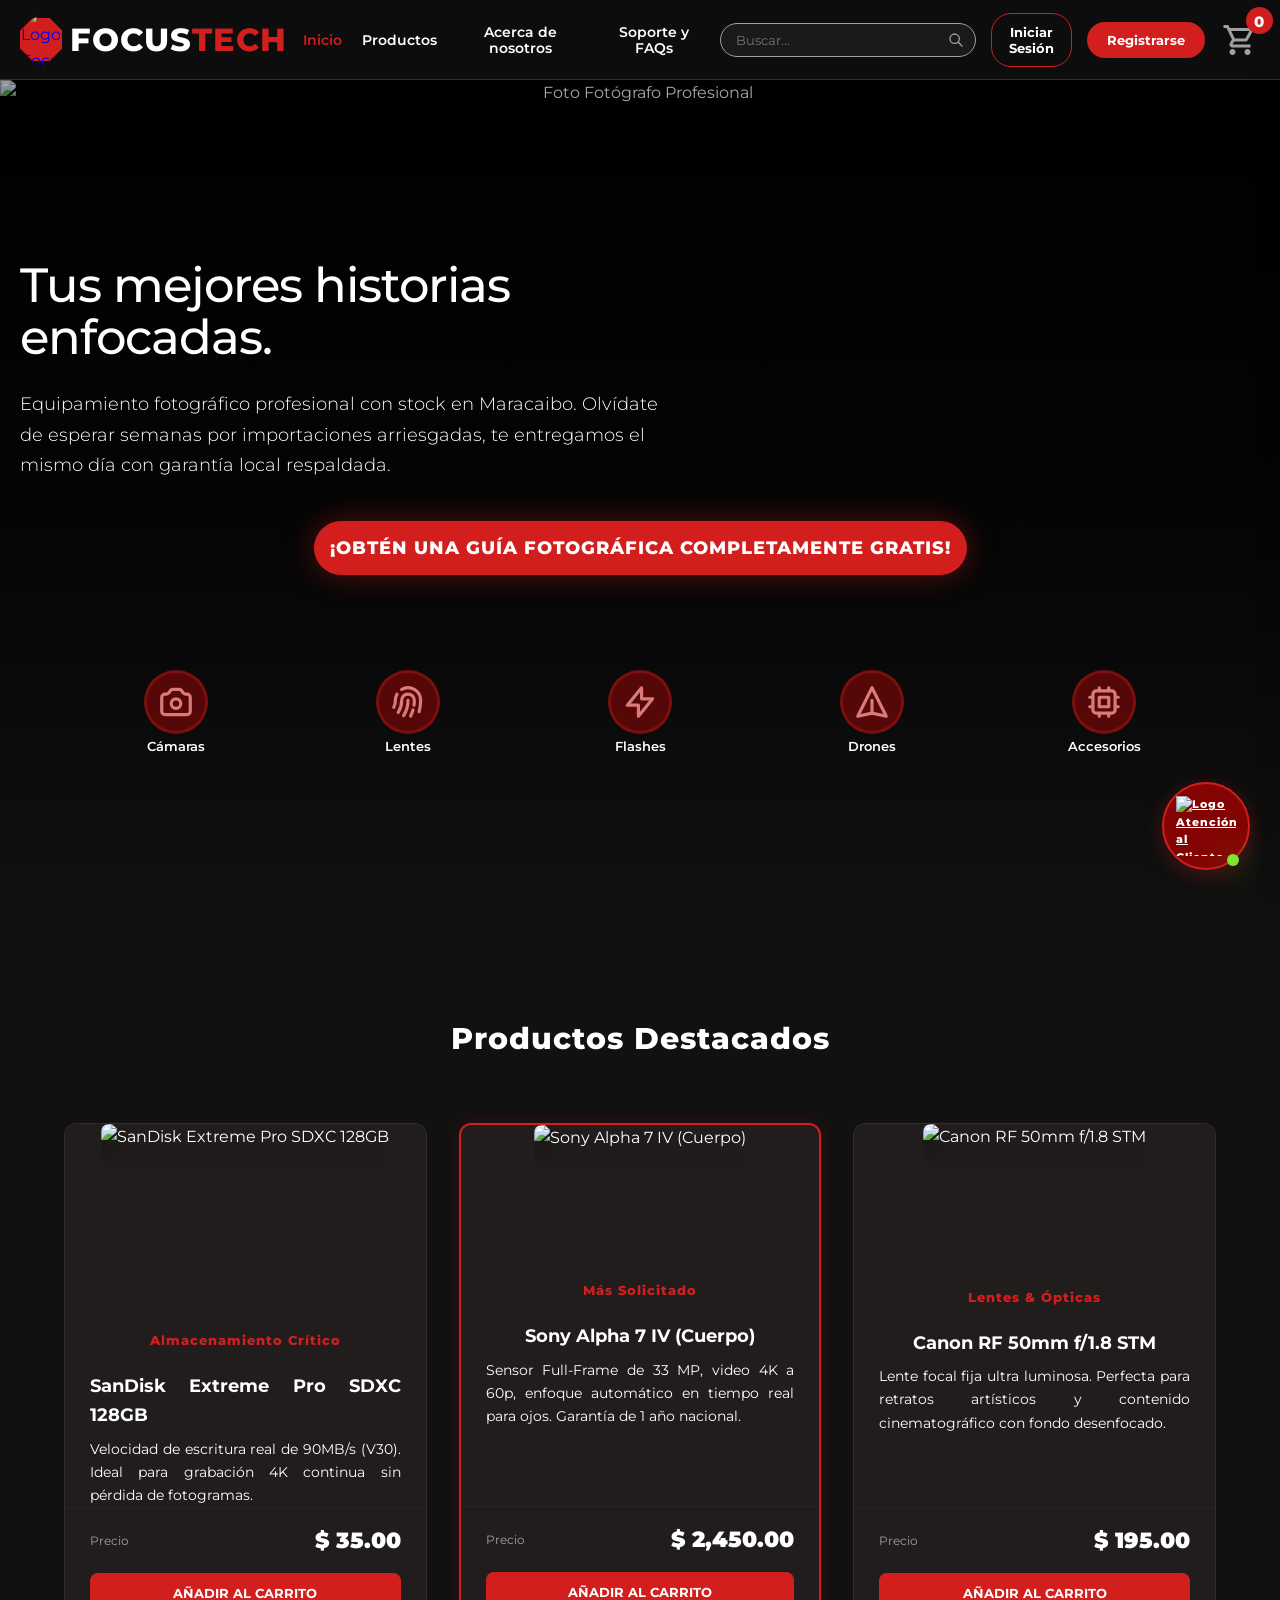
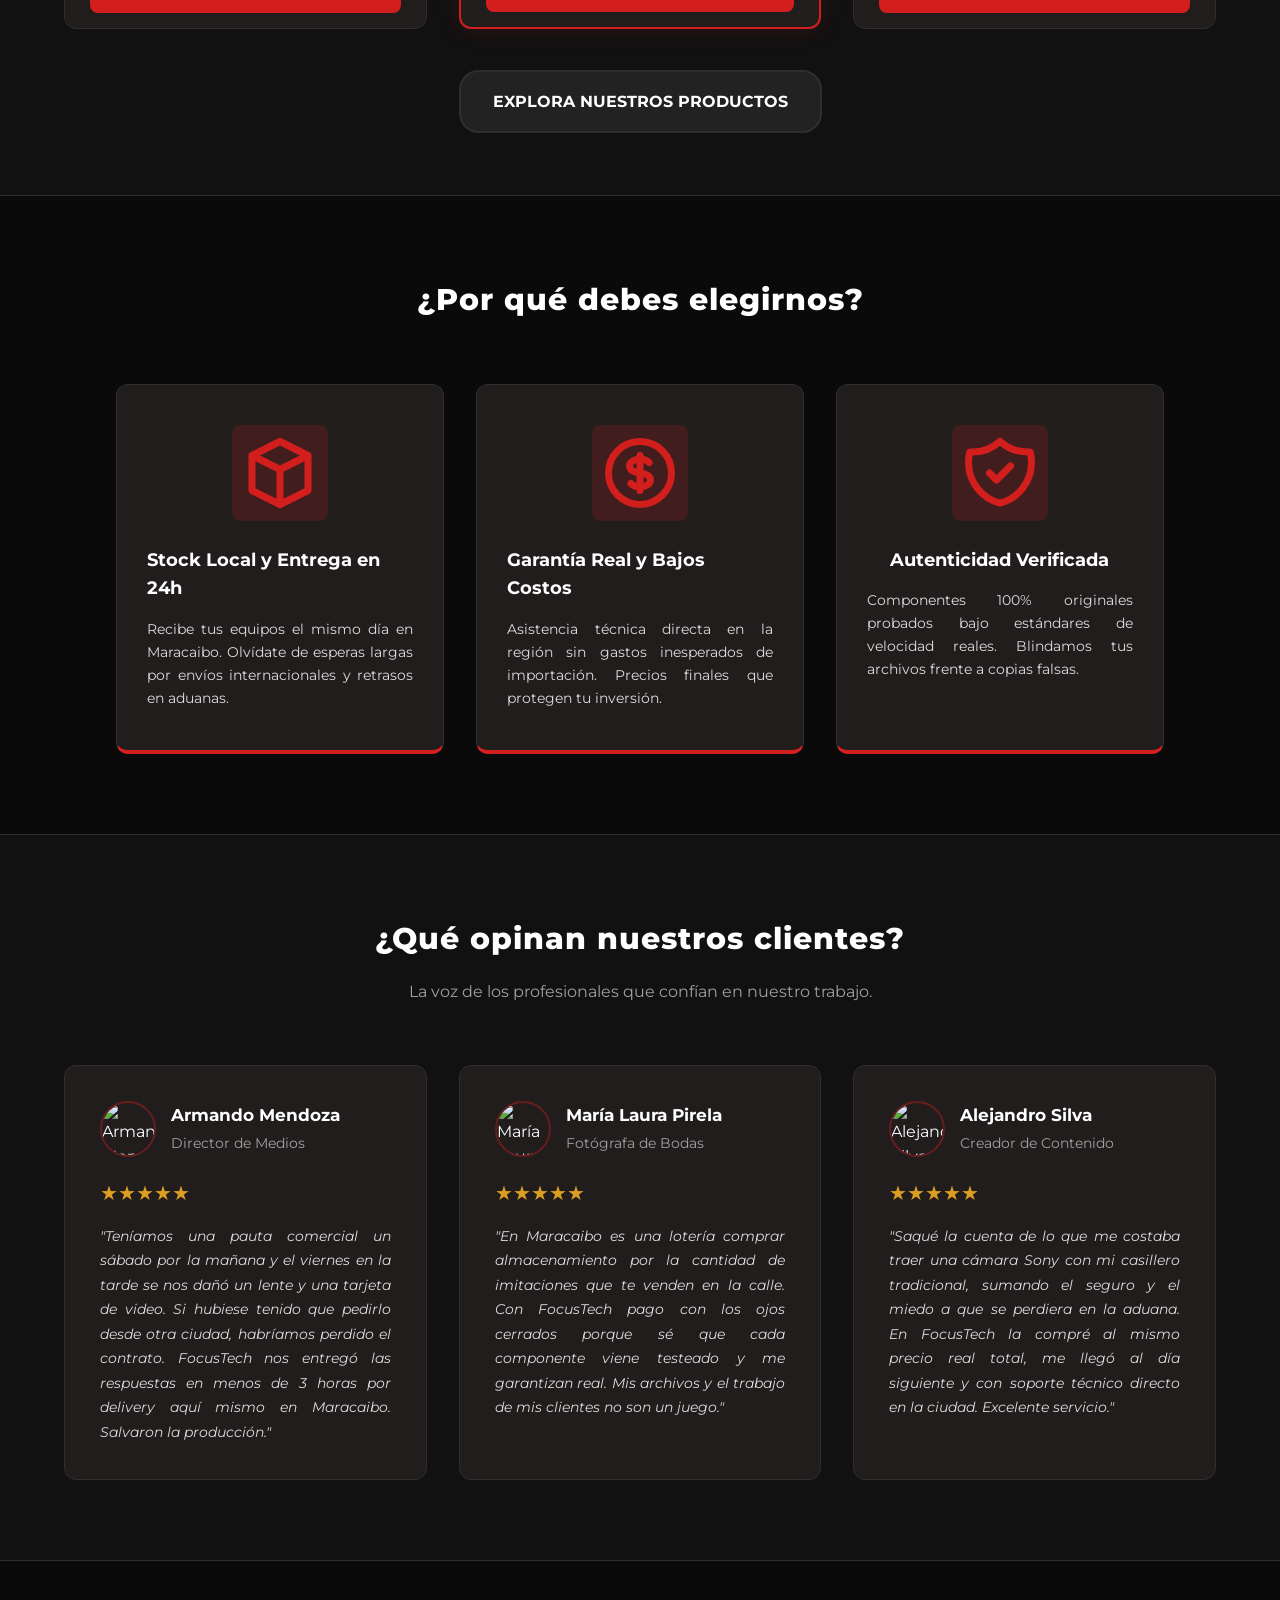
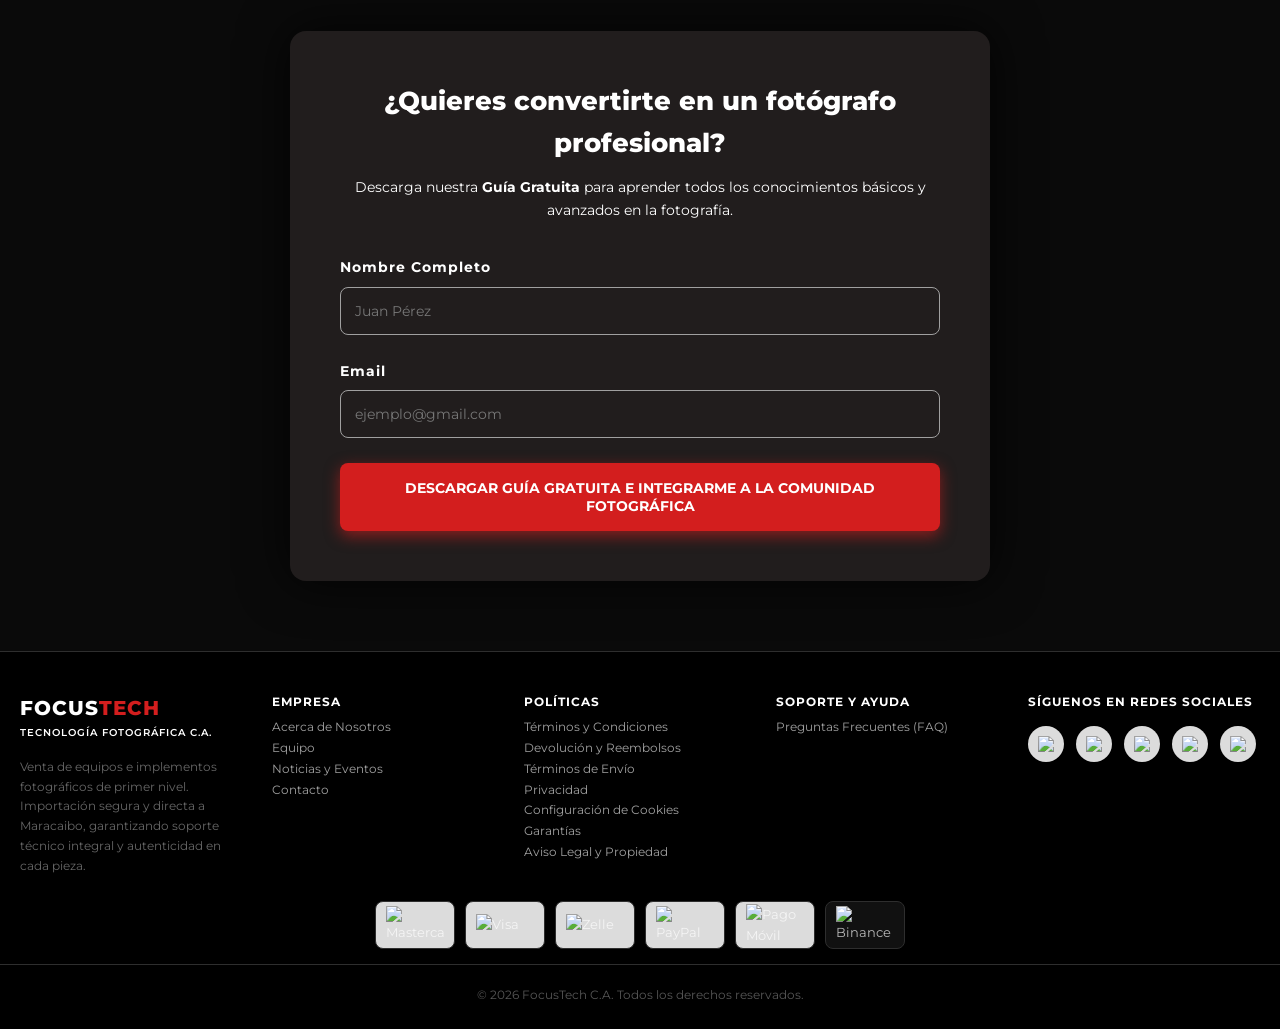
==== commit 1f6230e8: "Comunidad borrado" ====
--- a/index.html
+++ b/index.html
@@ -1906,7 +1906,6 @@
                 <h4 class="footer-title">Soporte y Ayuda</h4>
                 <ul class="footer-links" style="margin-bottom: 20px;">
                     <li><a href="https://grupo2.miuni.kids/wp/soporte/" class="footer-btn">Preguntas Frecuentes (FAQ)</a></li>
-                    <li><a href="#" class="footer-btn">Comunidad</a></li>
                 </ul>
             </div>
 
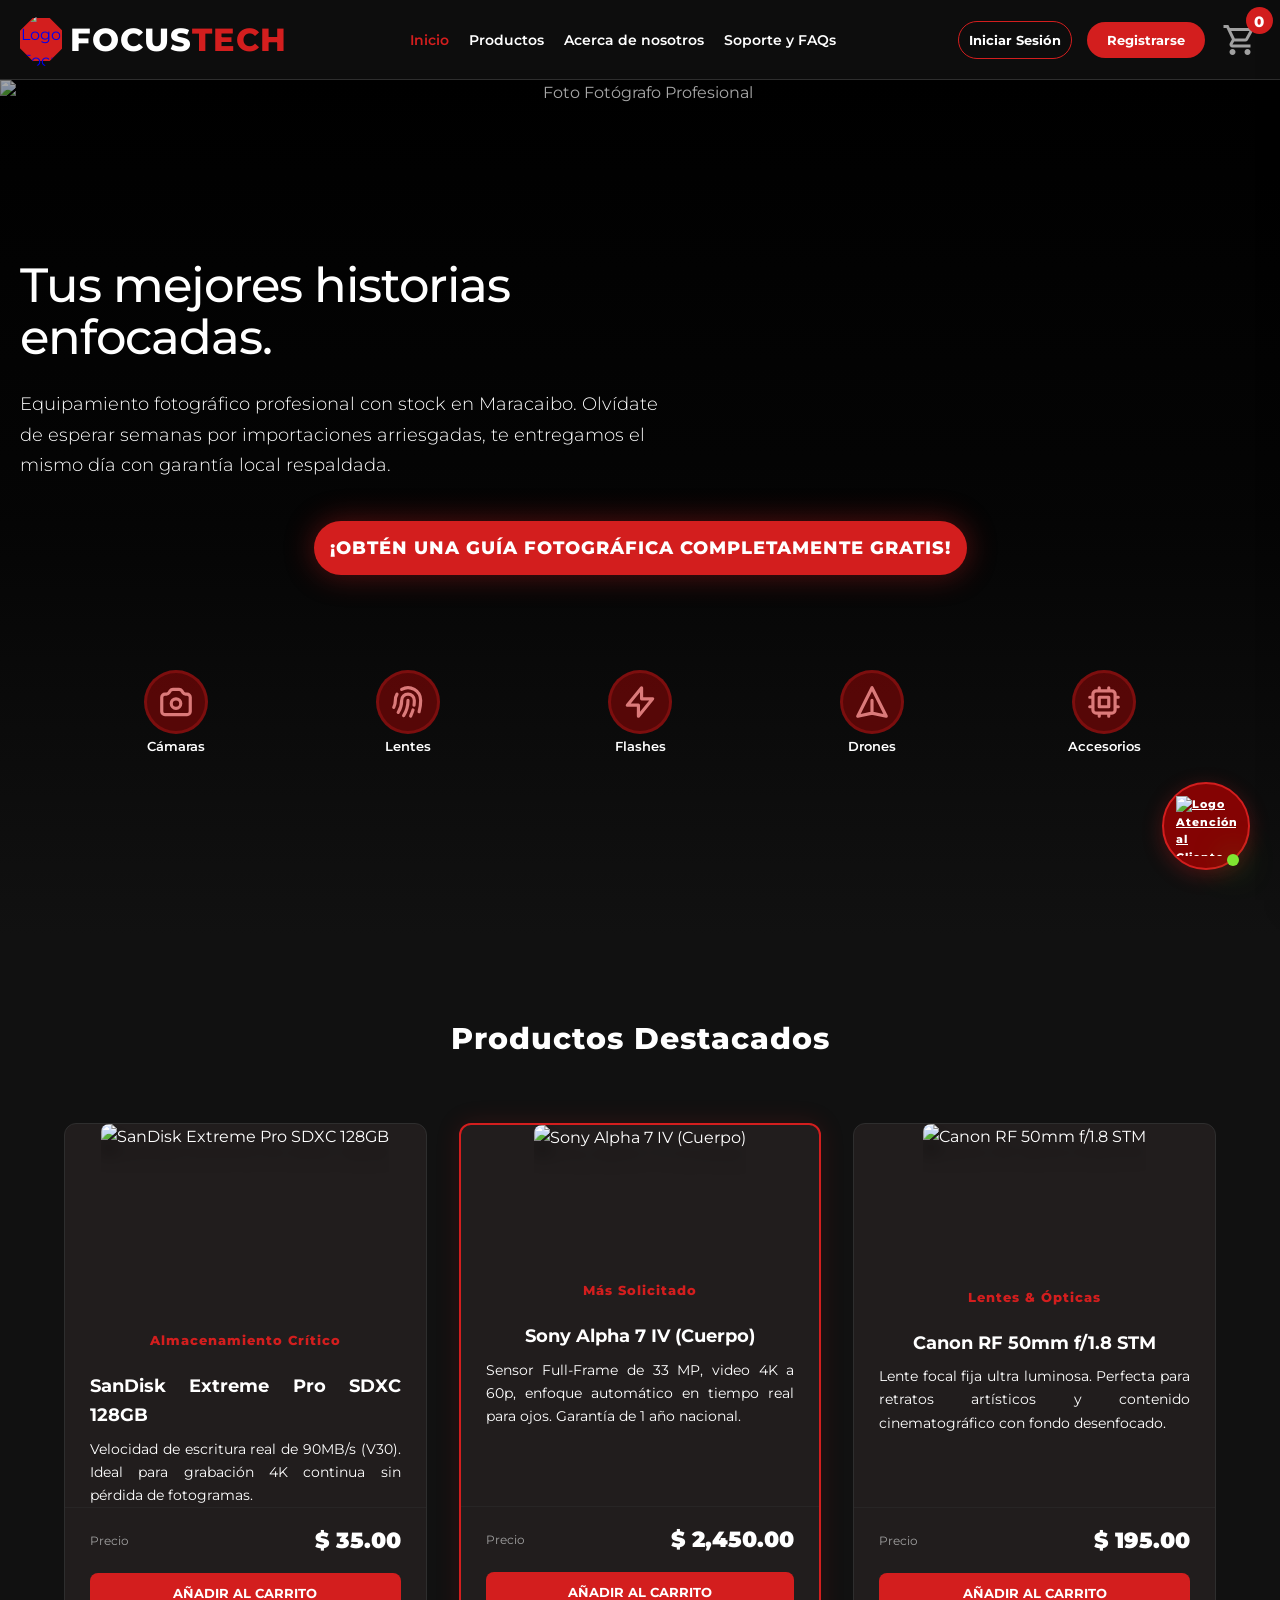
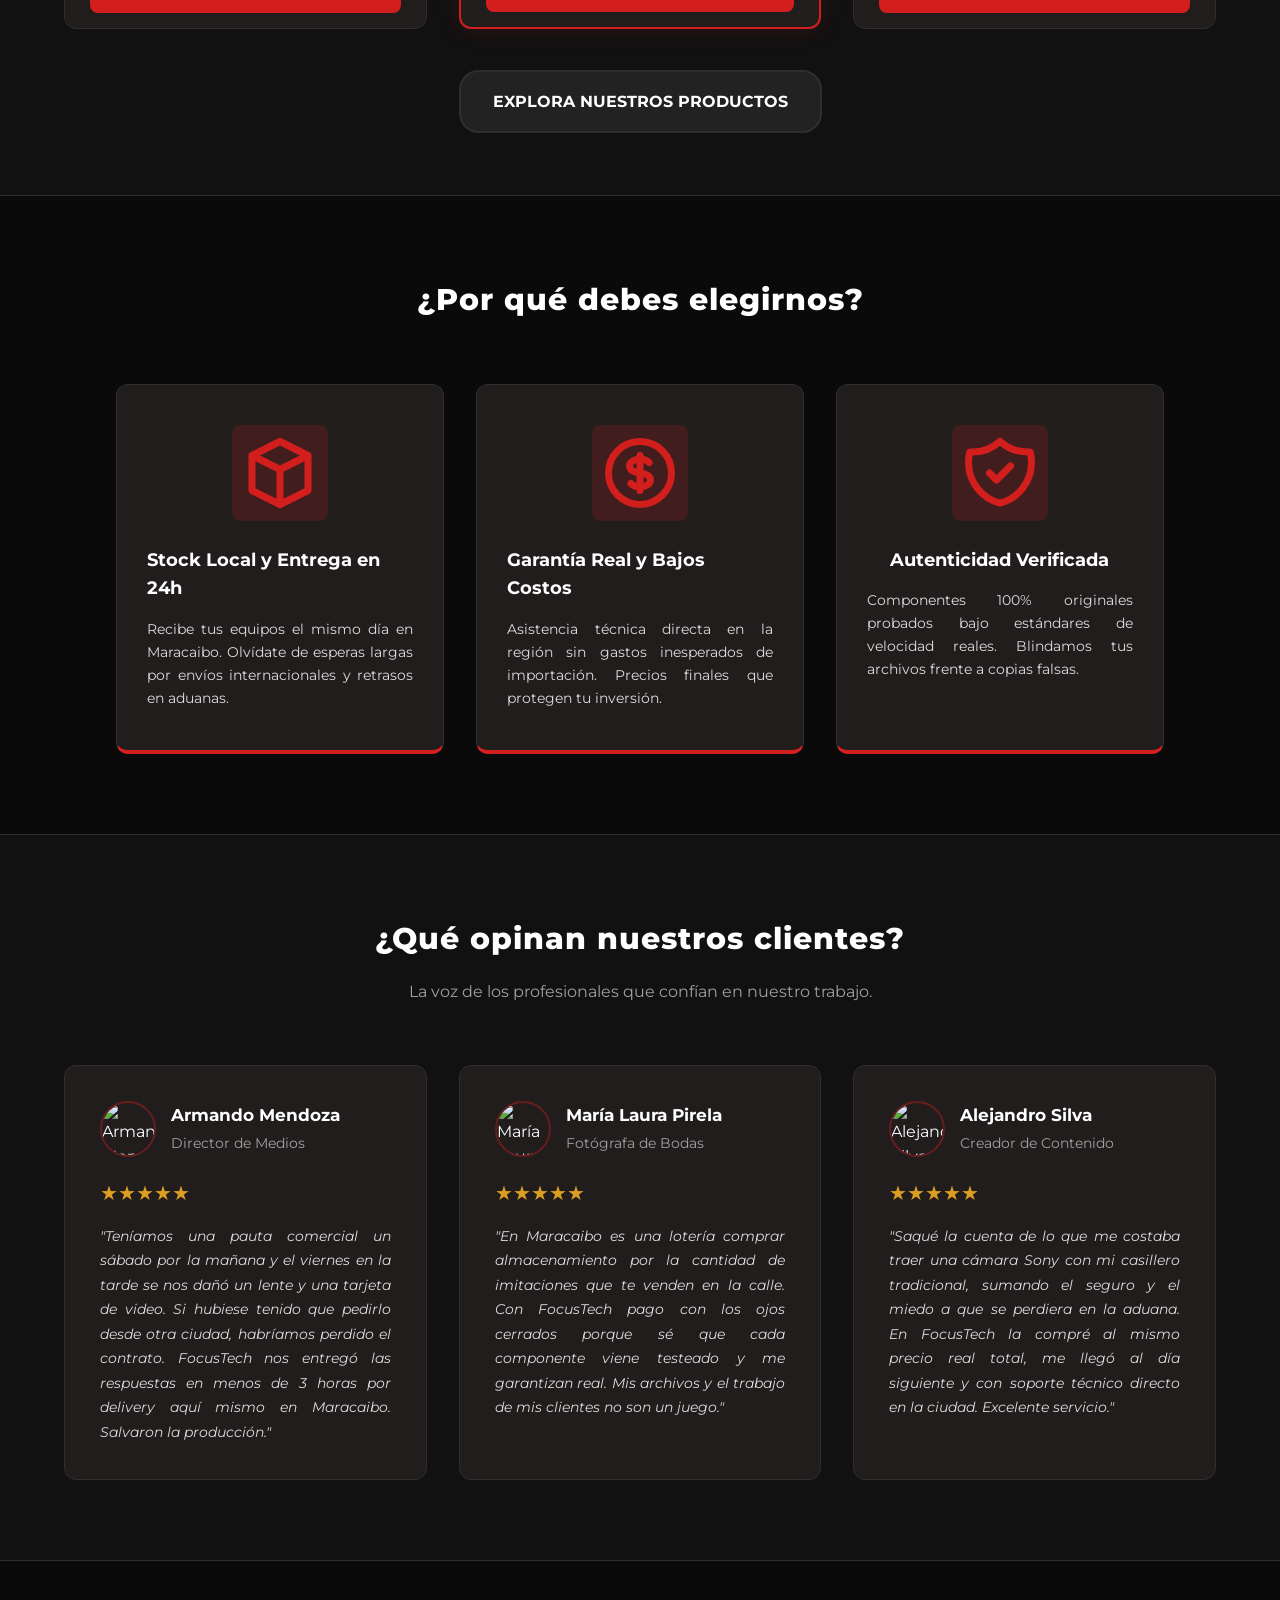
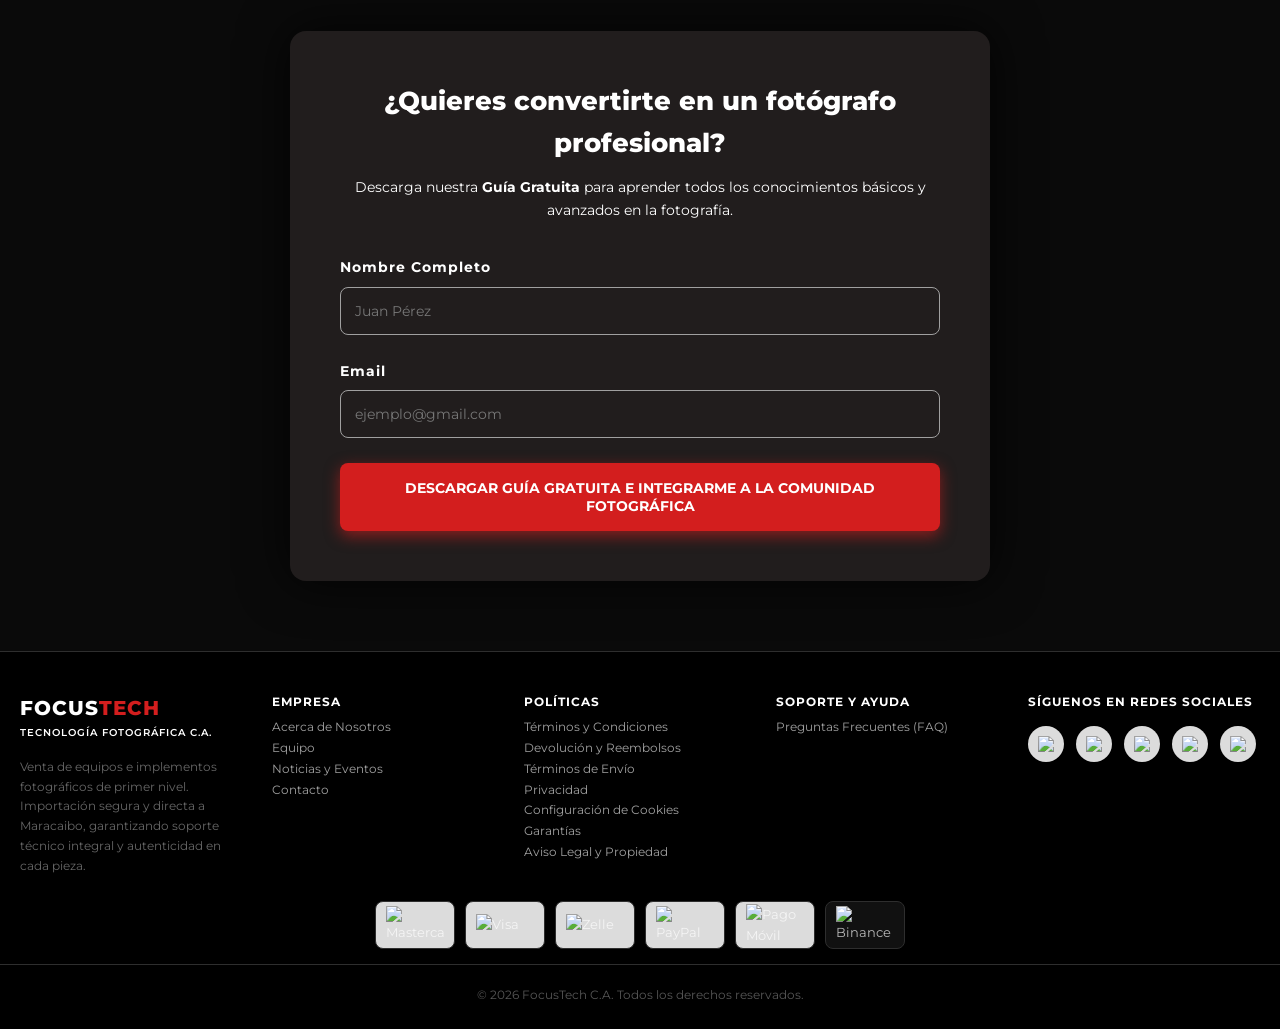
==== commit b80114cc: "Barra de busqueda eliminada" ====
--- a/index.html
+++ b/index.html
@@ -1596,11 +1596,7 @@
             </nav>
 
             <div class="header-actions">
-                <div class="search-container">
-                    <input type="text" placeholder="Buscar..." class="search-input">
-                    <svg class="search-icon" fill="none" viewBox="0 0 24 24" stroke="currentColor"><path stroke-linecap="round" stroke-linejoin="round" stroke-width="2" d="M21 21l-6-6m2-5a7 7 0 11-14 0 7 7 0 0114 0z"></path></svg>
-                </div>
-                
+
                 <button onclick="openAuthModal('Iniciar Sesión')" class="btn btn-text">Iniciar Sesión</button>
                 <button onclick="openAuthModal('Registrarse')" class="btn btn-primary">Registrarse</button>
                 
@@ -1618,10 +1614,6 @@
 
         <!-- Menú desplegable móvil -->
         <div id="mobile-menu" class="mobile-menu-dropdown">
-            <div class="search-container">
-                <input type="text" placeholder="Buscar..." class="search-input">
-                <svg class="search-icon" fill="none" viewBox="0 0 24 24" stroke="currentColor"><path stroke-linecap="round" stroke-linejoin="round" stroke-width="2" d="M21 21l-6-6m2-5a7 7 0 11-14 0 7 7 0 0114 0z"></path></svg>
-            </div>
             <a href="https://grupo2.miuni.kids/wp/" onclick="toggleMobileMenu()" class="nav-link active">Inicio</a>
             <a href="https://grupo2.miuni.kids/wp/catalogo/" onclick="toggleMobileMenu()" class="nav-link">Productos</a>
             <a href="https://grupo2.miuni.kids/wp/empresa/" onclick="toggleMobileMenu()" class="nav-link">Acerca de nosotros</a>
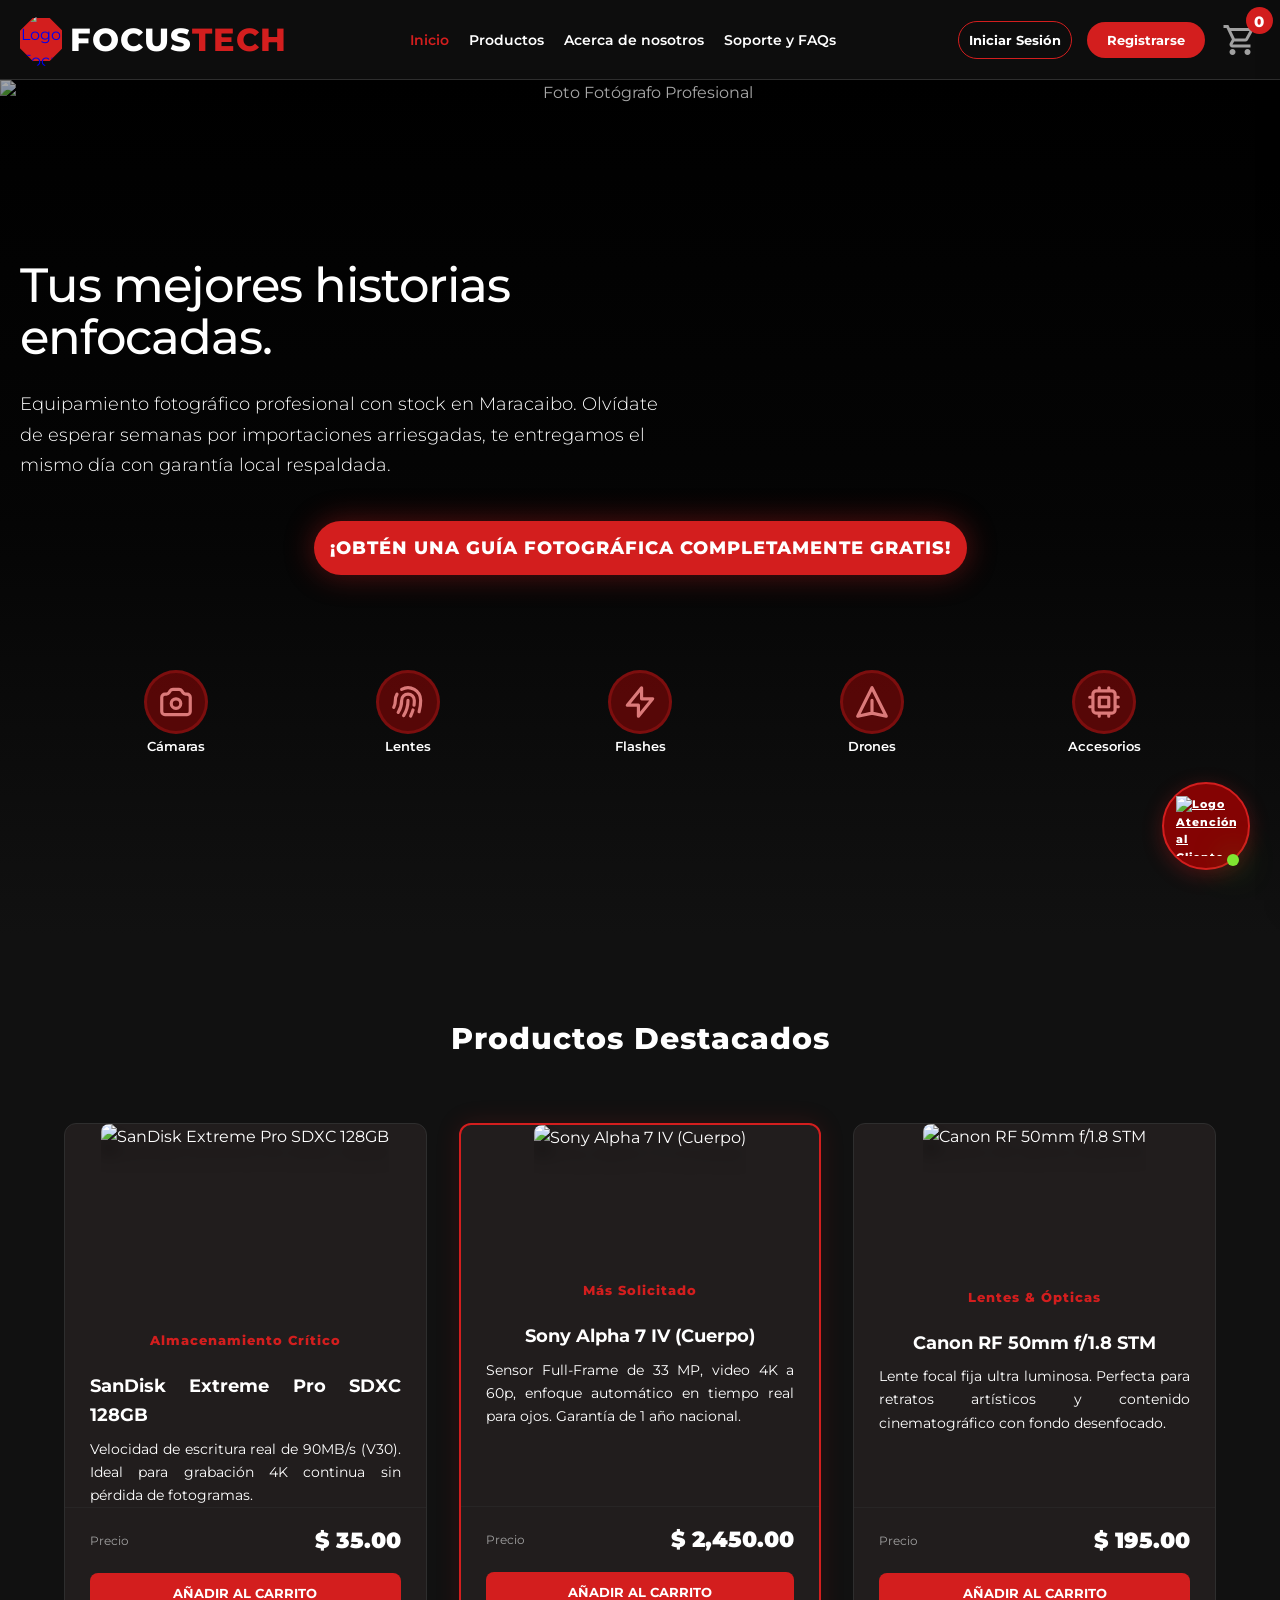
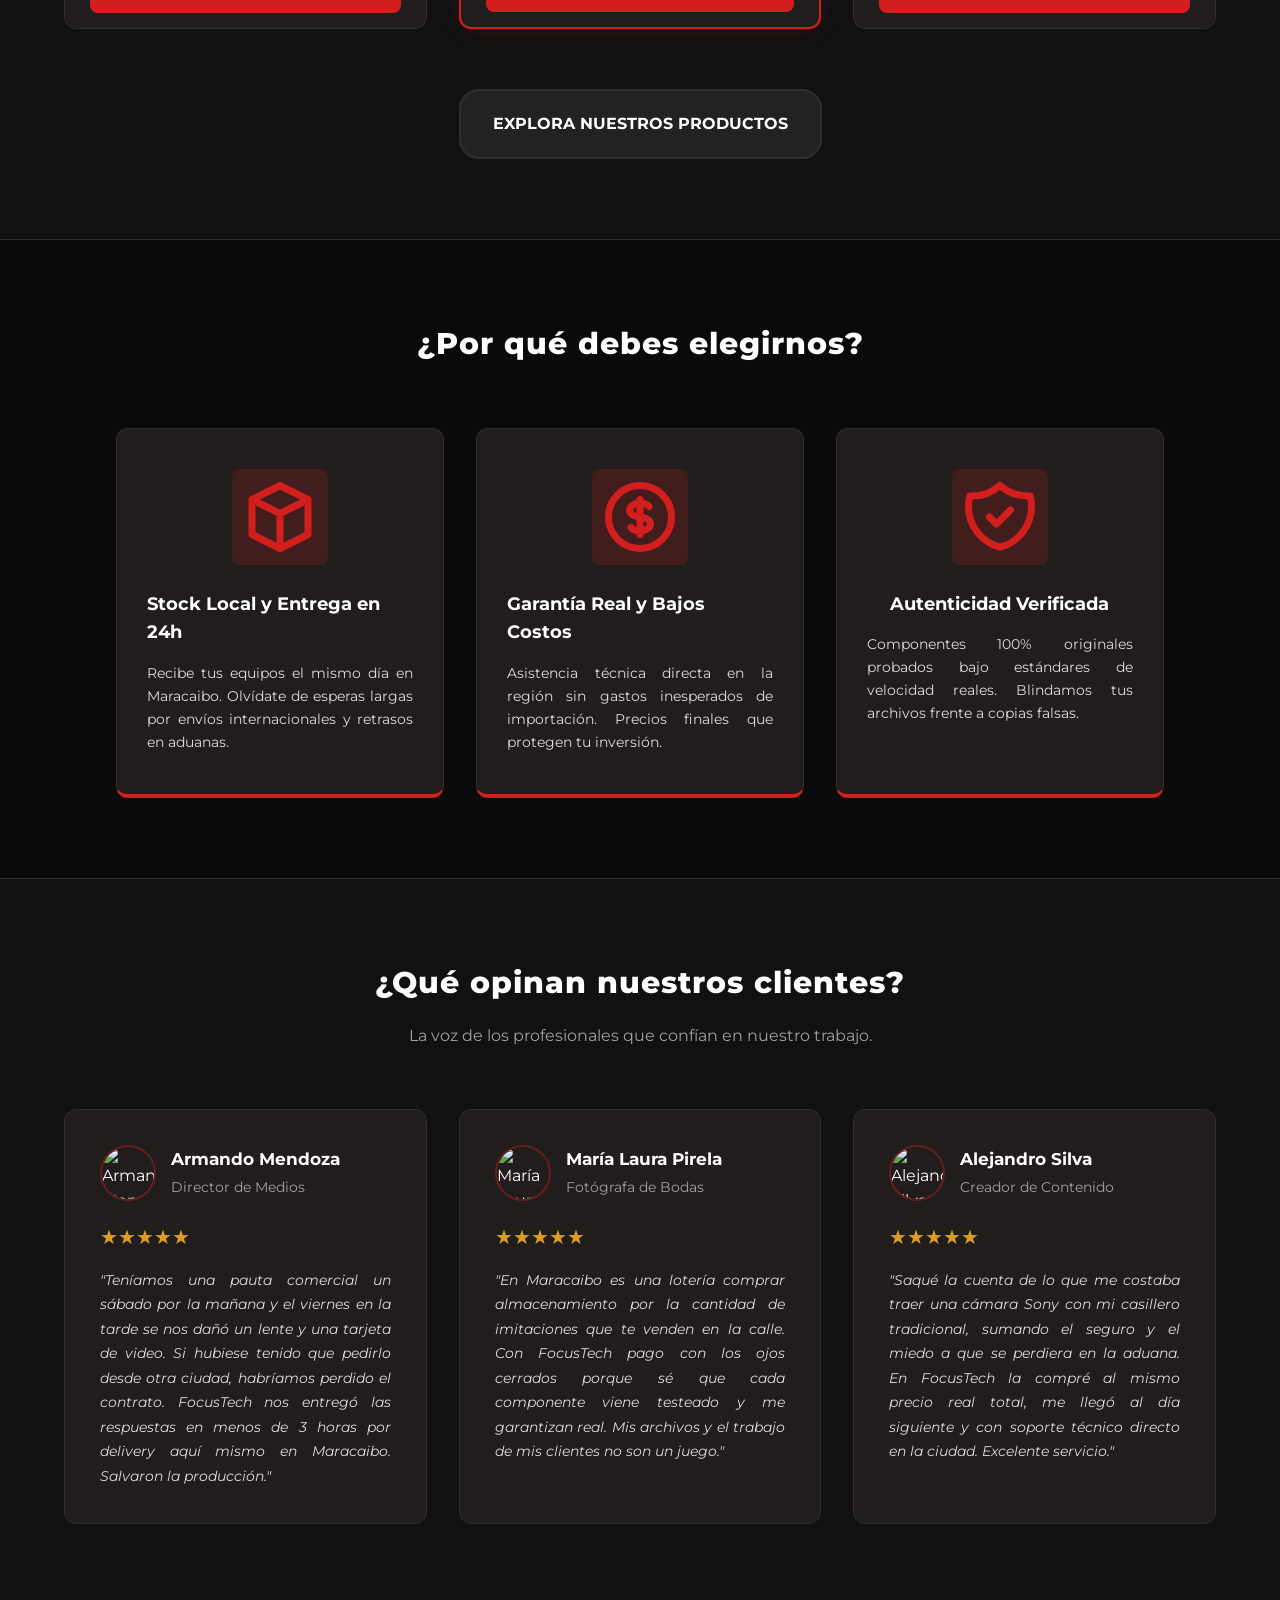
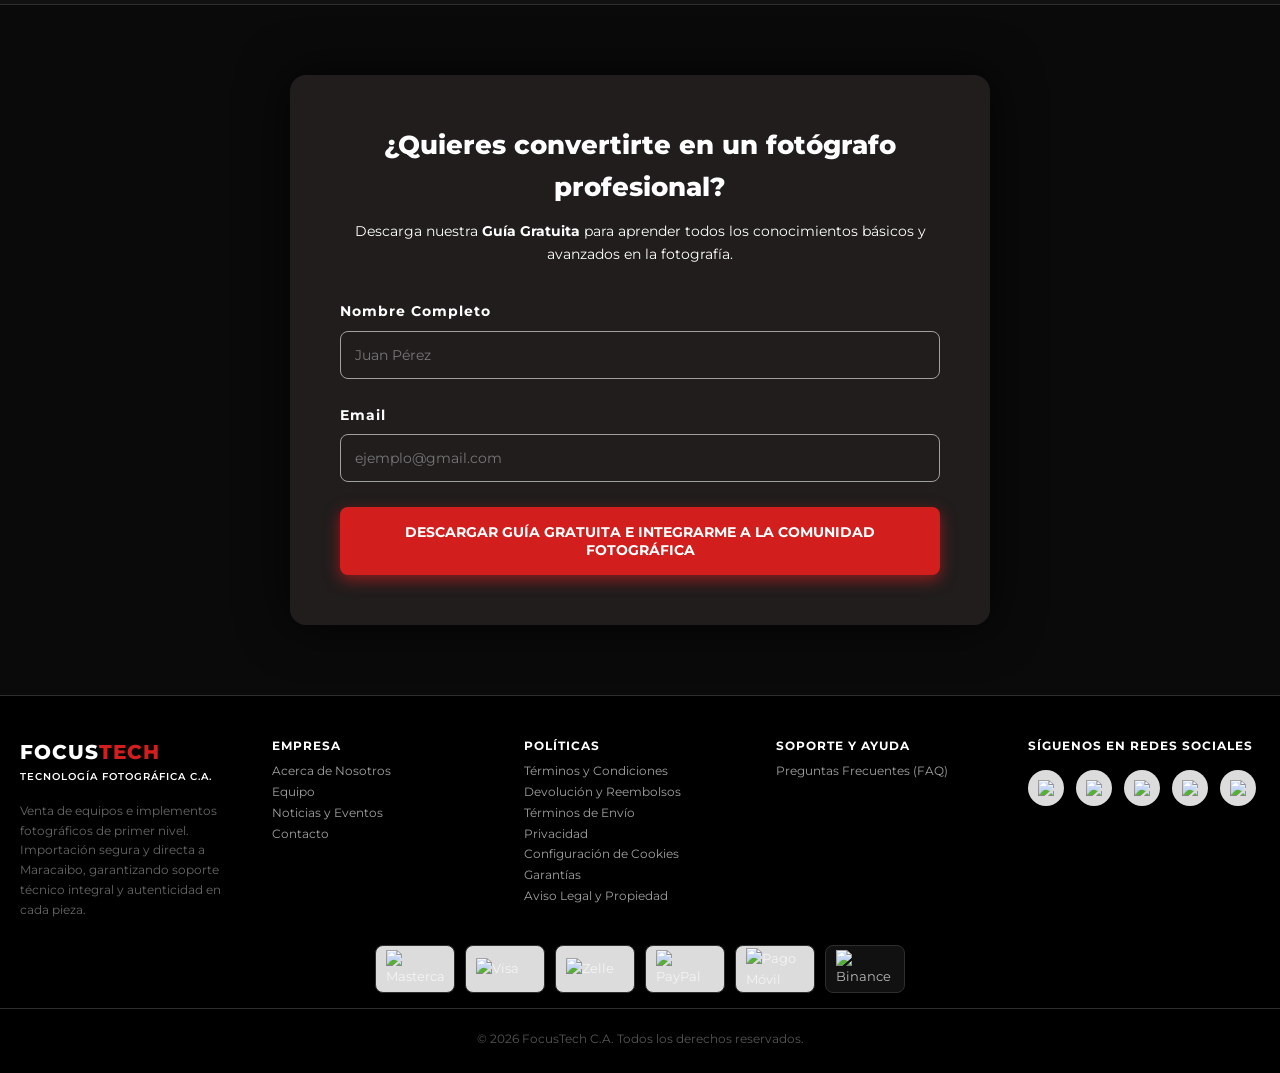
==== commit b2803143: "Fixed boton" ====
--- a/index.html
+++ b/index.html
@@ -1466,7 +1466,7 @@
             }
         }
 
-        @media (max-width: 75rem) {
+        @media (max-width: 67rem) {
             .nav-menu {
                 display: none;
             }
@@ -1745,7 +1745,7 @@
         </div>
 
         <div style="text-align: center; margin-top: 60px;">
-            <a href="https://grupo2.miuni.kids/wp/catalogo/" class="btn btn-explore" style="padding: 1.25rem 2rem; text-transform: uppercase; font-size: 1rem; text-decoration: none;">Explora nuestros productos</a>
+            <a href="https://grupo2.miuni.kids/wp/catalogo/" class="btn btn-explore" style="padding: 1.25rem 2rem; text-transform: uppercase; font-size: 1rem; text-decoration: none; display: inline-block; max-width: 100%; word-wrap: break-word;">Explora nuestros productos</a>
         </div>
     </section>
 
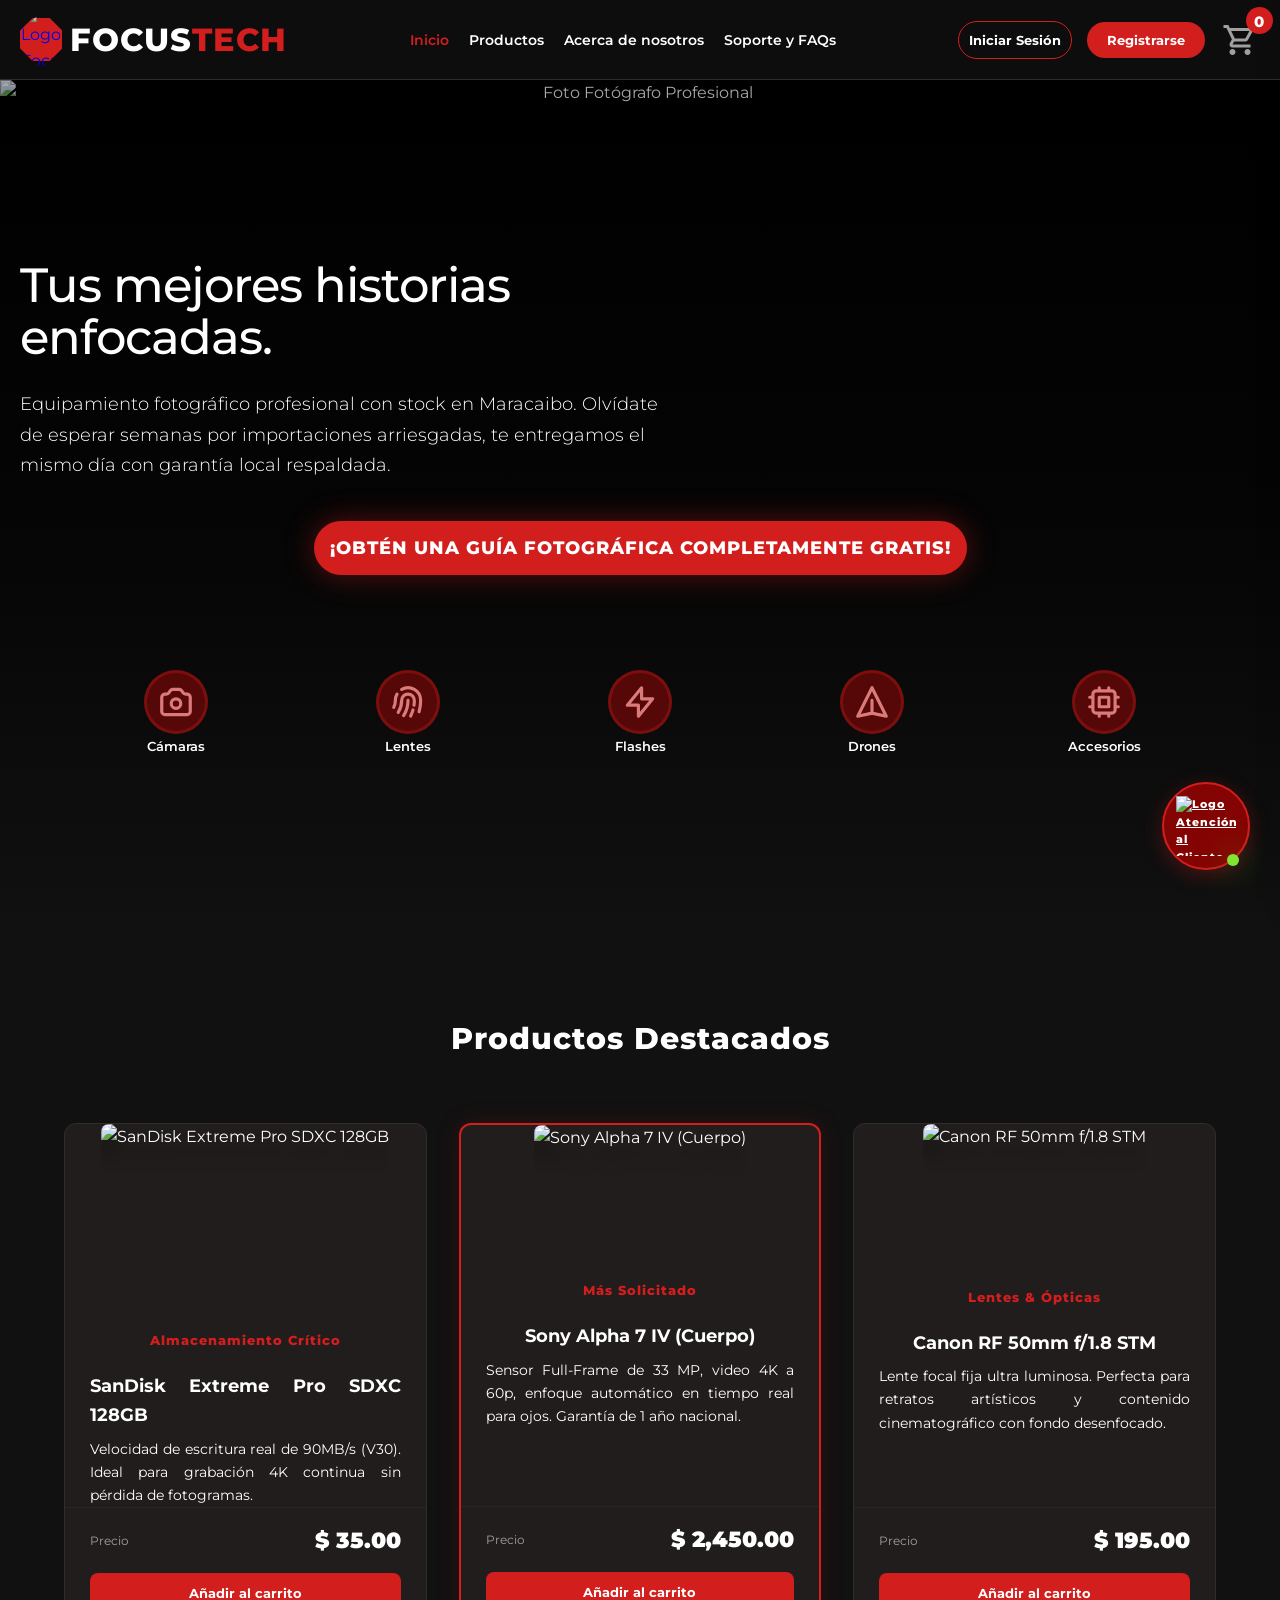
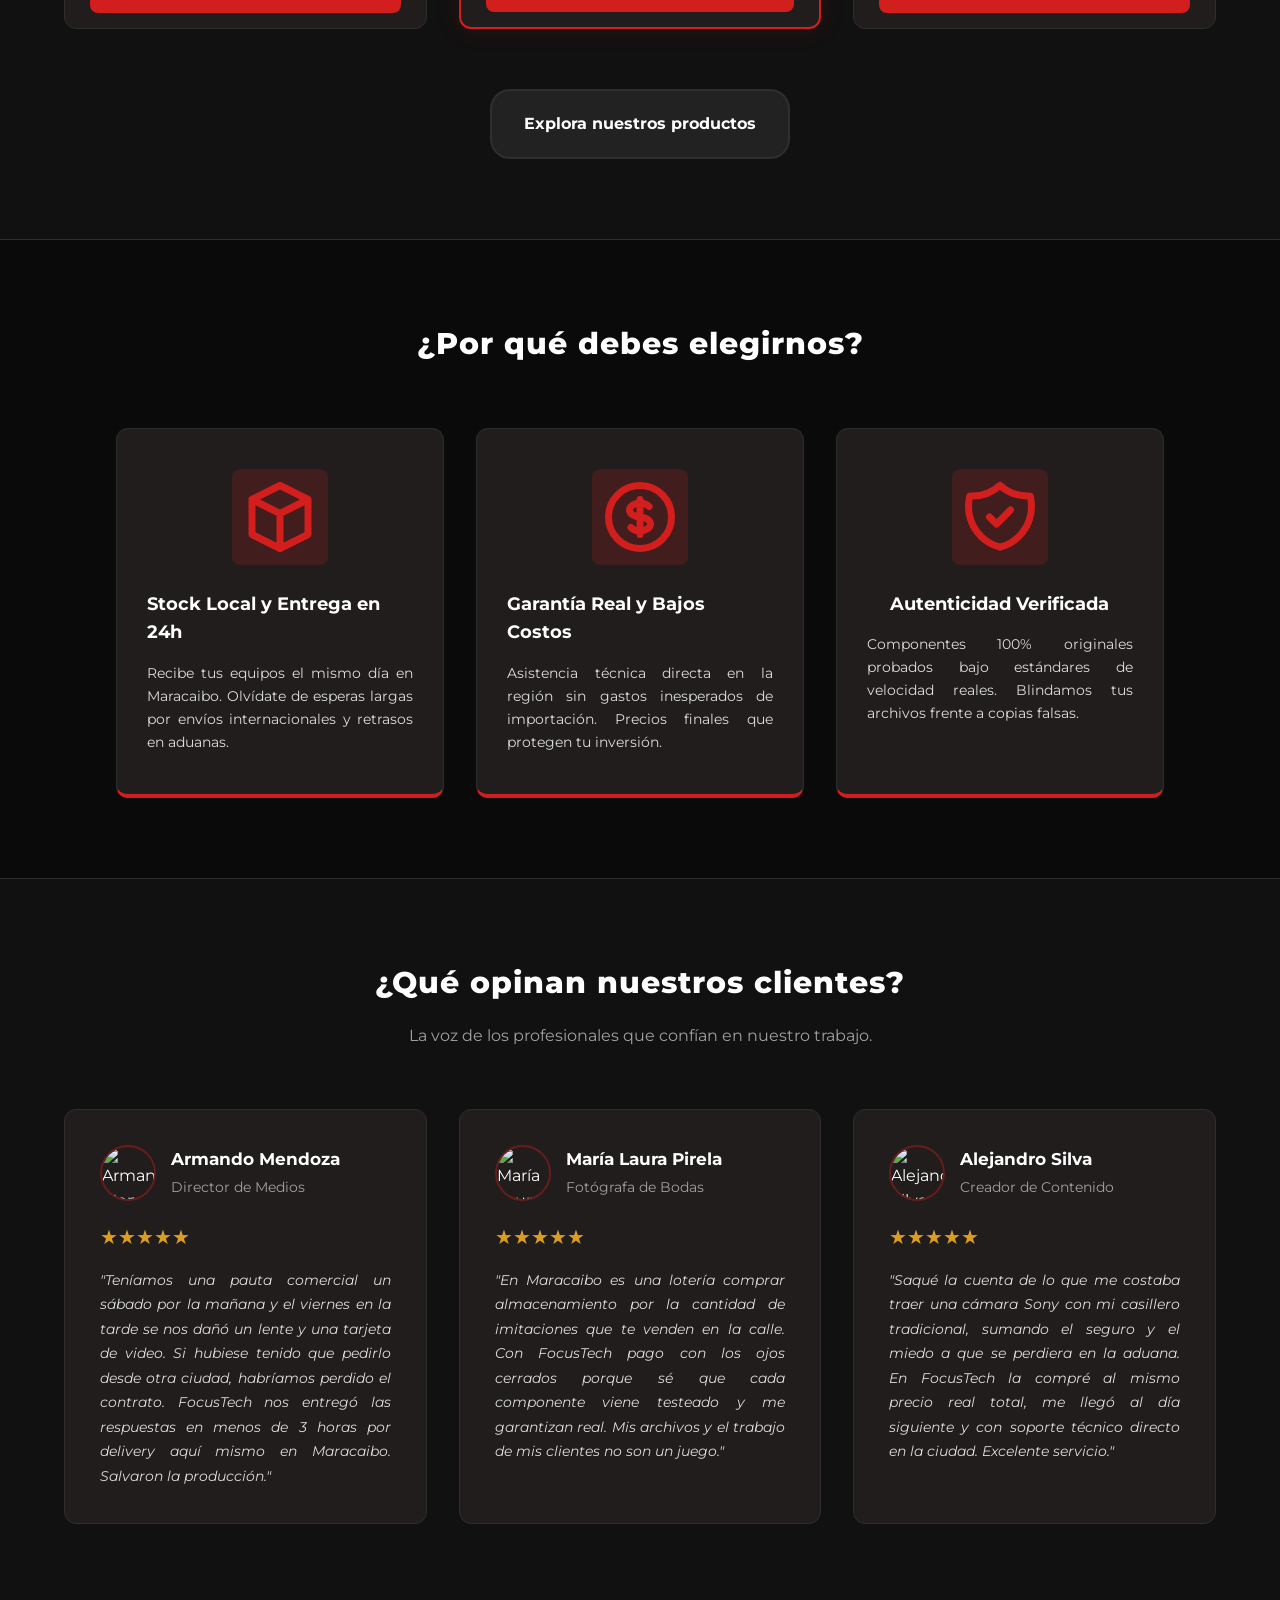
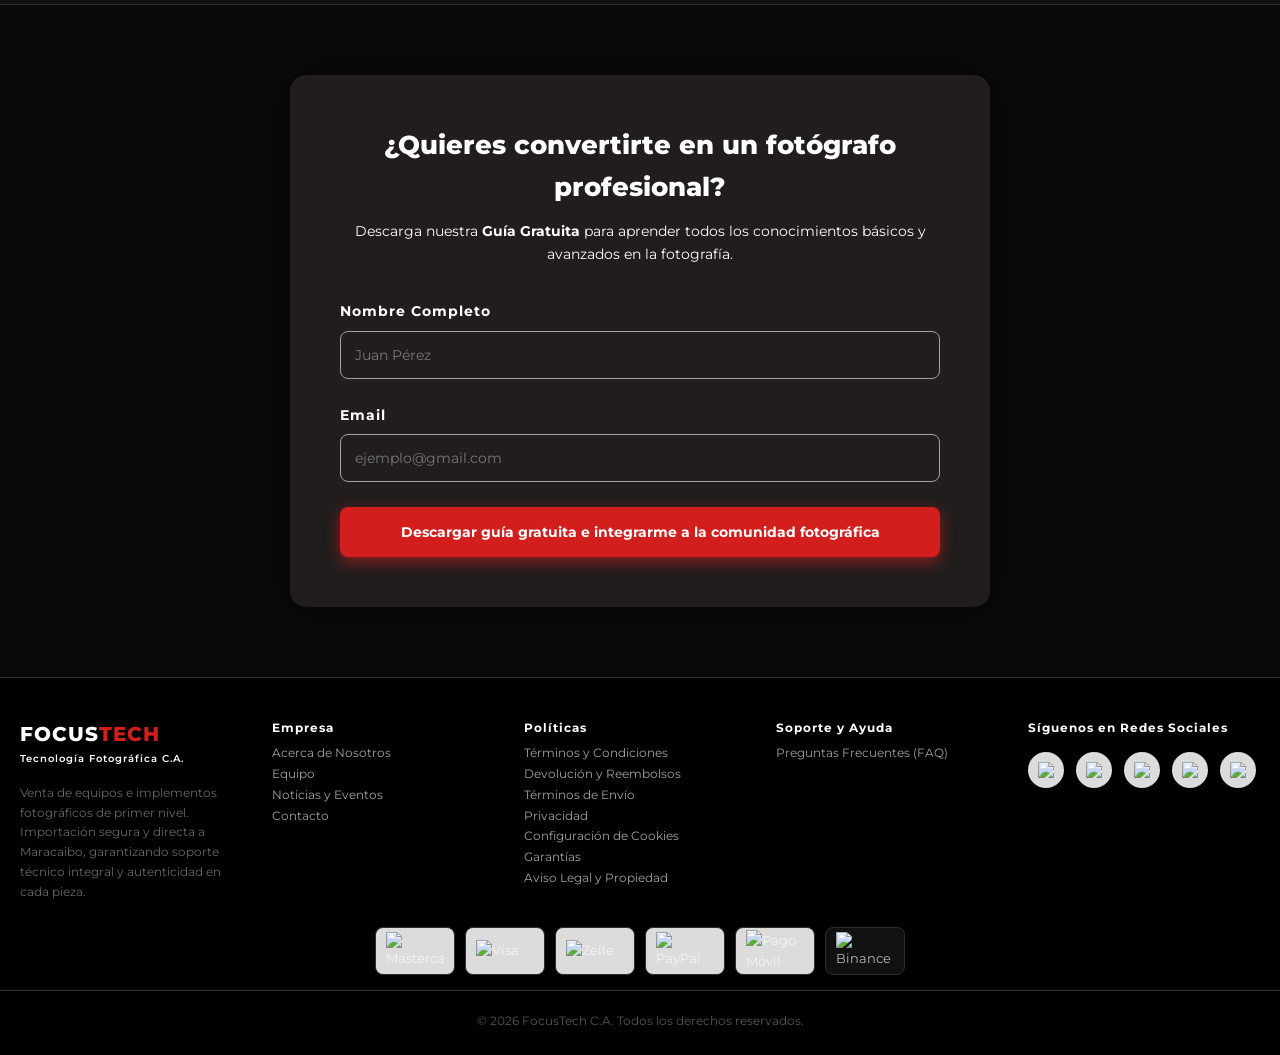
==== commit 2776f681: "Retoques finales" ====
--- a/index.html
+++ b/index.html
@@ -147,7 +147,7 @@
             font-size: 9px;
             color: var(--text-gray);
             letter-spacing: 2px;
-            text-transform: uppercase;
+            text-transform: none;
             font-weight: 500;
             margin-top: -3px;
         }
@@ -409,7 +409,7 @@
             padding: 0.75rem 1rem;
             border-radius: 40px;
             text-decoration: none;
-            text-transform: uppercase;
+            text-transform: none;
             letter-spacing: 1px;
             box-shadow: 0 0 30px var(--btn-lead-color);
             transition: all 0.3s ease;
@@ -643,7 +643,7 @@
             padding: 12px;
             font-size: 13px;
             font-weight: 700;
-            text-transform: uppercase;
+            text-transform: none;
             cursor: pointer;
             transition: background-color 0.3s;
         }
@@ -881,7 +881,7 @@
             padding: 16px;
             border: none;
             border-radius: 8px;
-            text-transform: uppercase;
+            text-transform: none;
             cursor: pointer;
             transition: background-color 0.3s;
             box-shadow: 0 5px 15px var(--btn-lead-hover-color);
@@ -931,7 +931,7 @@
             color: var(--text-white);
             font-size: 12px;
             font-weight: 700;
-            text-transform: uppercase;
+            text-transform: none;
             letter-spacing: 1px;
             margin-bottom: 5px;
         }
@@ -1090,7 +1090,7 @@
         .modal-title {
             font-size: 16px;
             font-weight: 700;
-            text-transform: uppercase;
+            text-transform: none;
             letter-spacing: 1px;
         }
 
@@ -1138,7 +1138,7 @@
             font-weight: 800;
             color: white;
             margin-bottom: 10px;
-            text-transform: uppercase;
+            text-transform: none;
         }
 
         .thankyou-text {
@@ -1294,7 +1294,7 @@
             font-size: 1.25rem;
             font-weight: 800;
             letter-spacing: 0.5px;
-            text-transform: uppercase;
+            text-transform: none;
         }
 
         .cart-close-btn {
@@ -1444,7 +1444,7 @@
             border-radius: 8px;
             font-size: 14px;
             font-weight: 800;
-            text-transform: uppercase;
+            text-transform: none;
             letter-spacing: 1px;
             cursor: pointer;
             transition: all 0.3s ease;
@@ -1745,7 +1745,7 @@
         </div>
 
         <div style="text-align: center; margin-top: 60px;">
-            <a href="https://grupo2.miuni.kids/wp/catalogo/" class="btn btn-explore" style="padding: 1.25rem 2rem; text-transform: uppercase; font-size: 1rem; text-decoration: none; display: inline-block; max-width: 100%; word-wrap: break-word;">Explora nuestros productos</a>
+            <a href="https://grupo2.miuni.kids/wp/catalogo/" class="btn btn-explore" style="padding: 1.25rem 2rem; text-transform: none; font-size: 1rem; text-decoration: none; display: inline-block; max-width: 100%; word-wrap: break-word;">Explora nuestros productos</a>
         </div>
     </section>
 
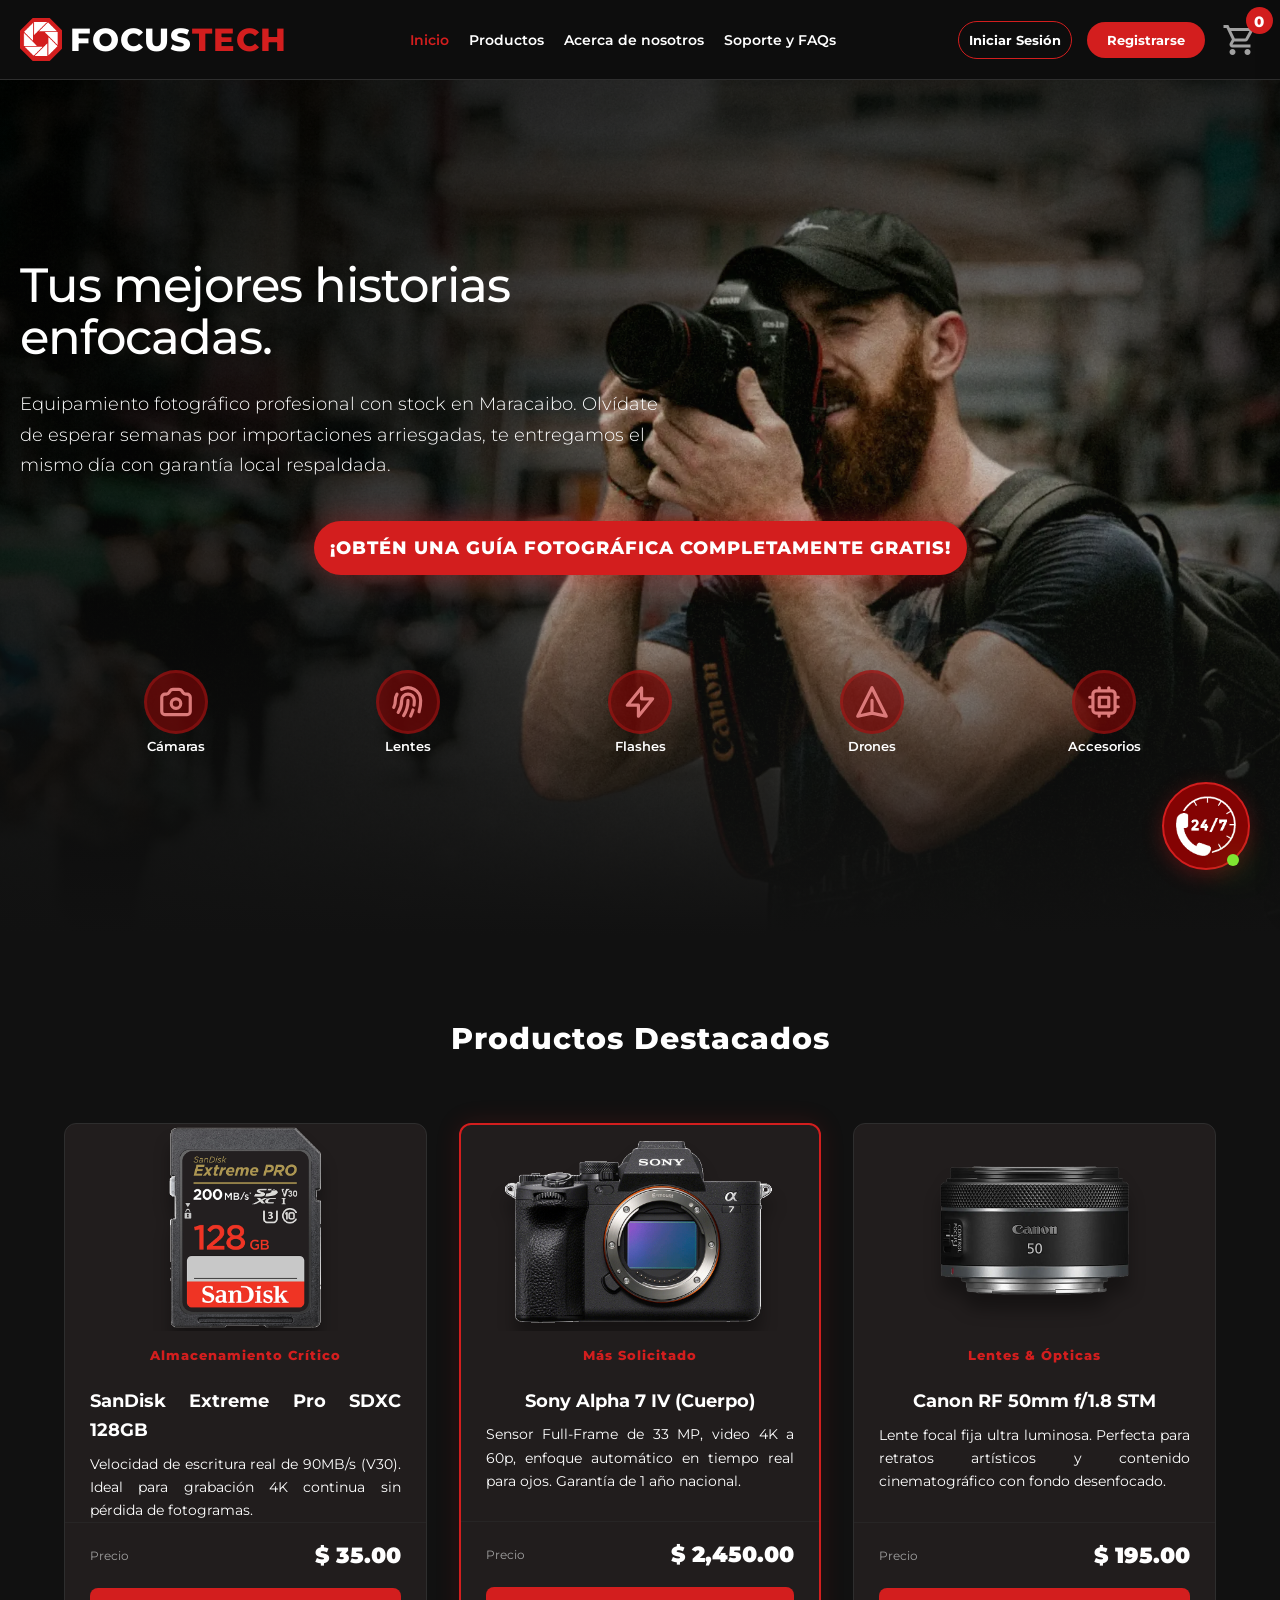
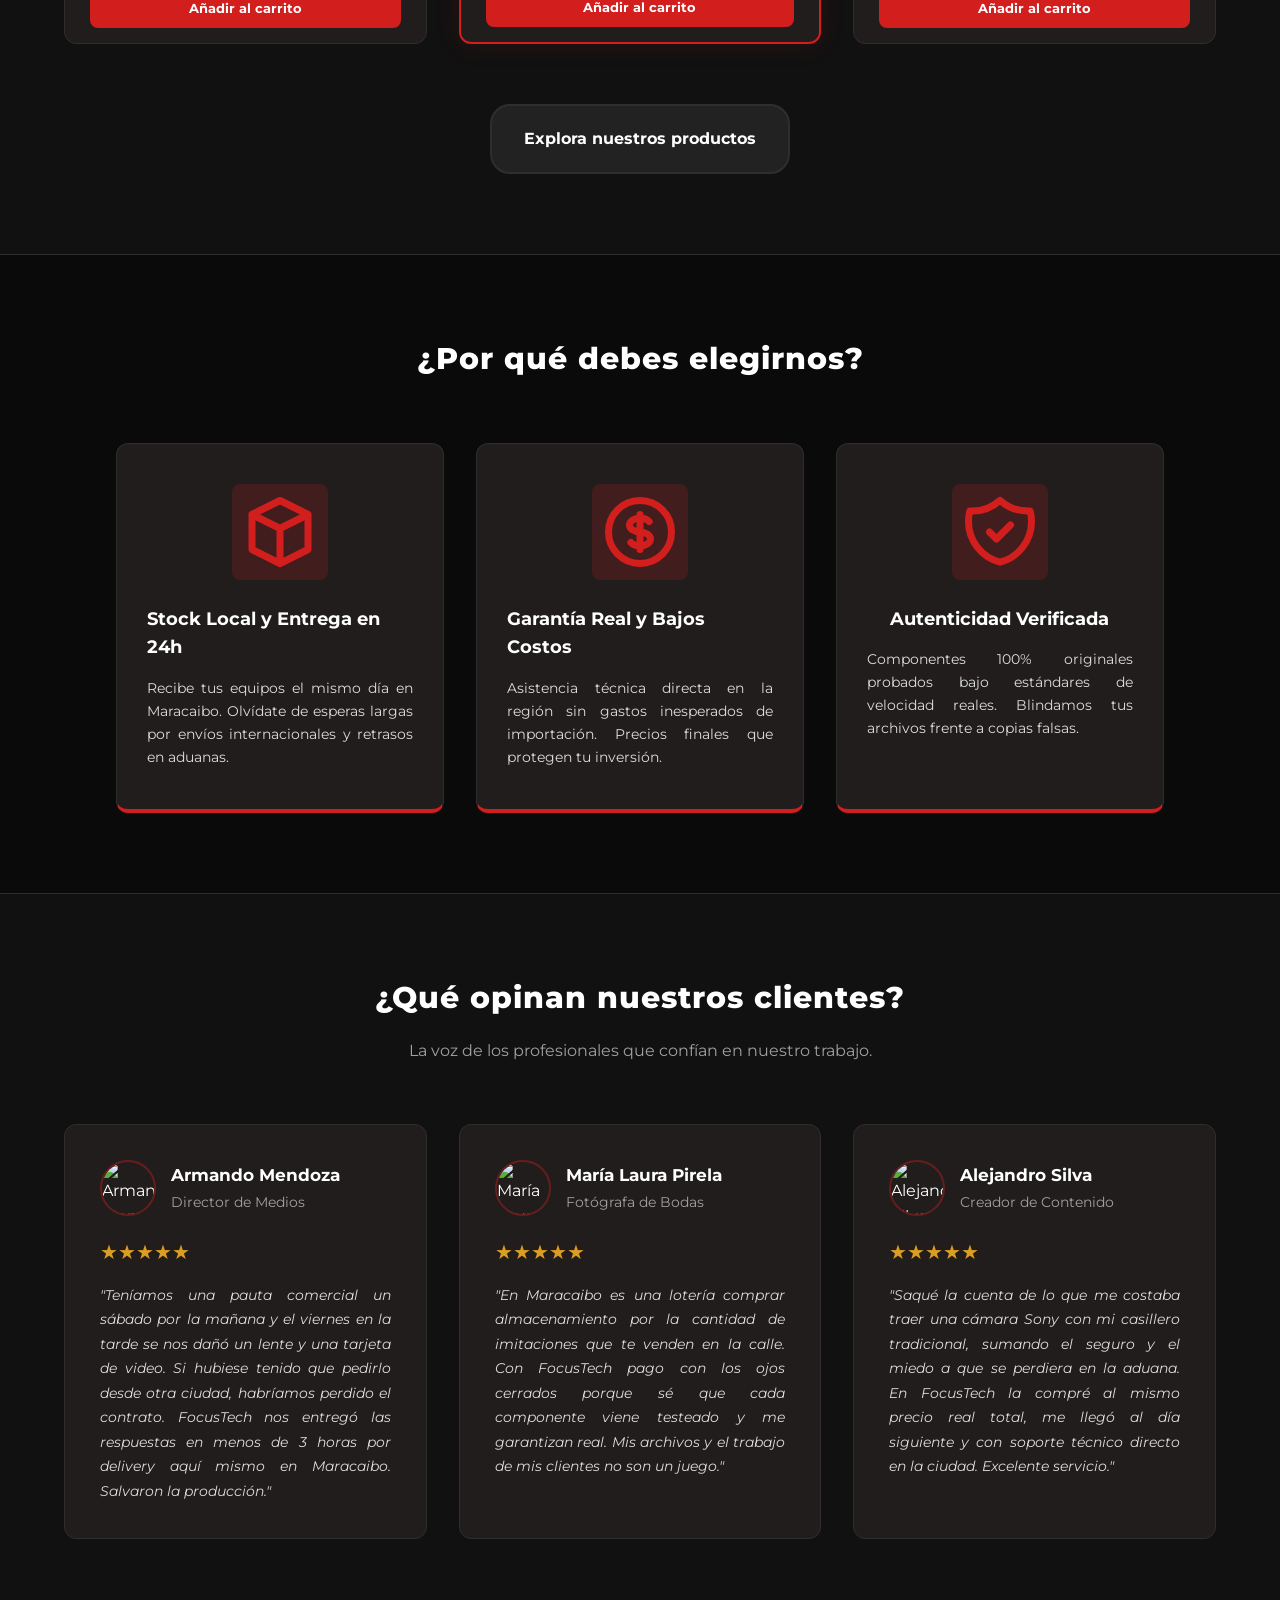
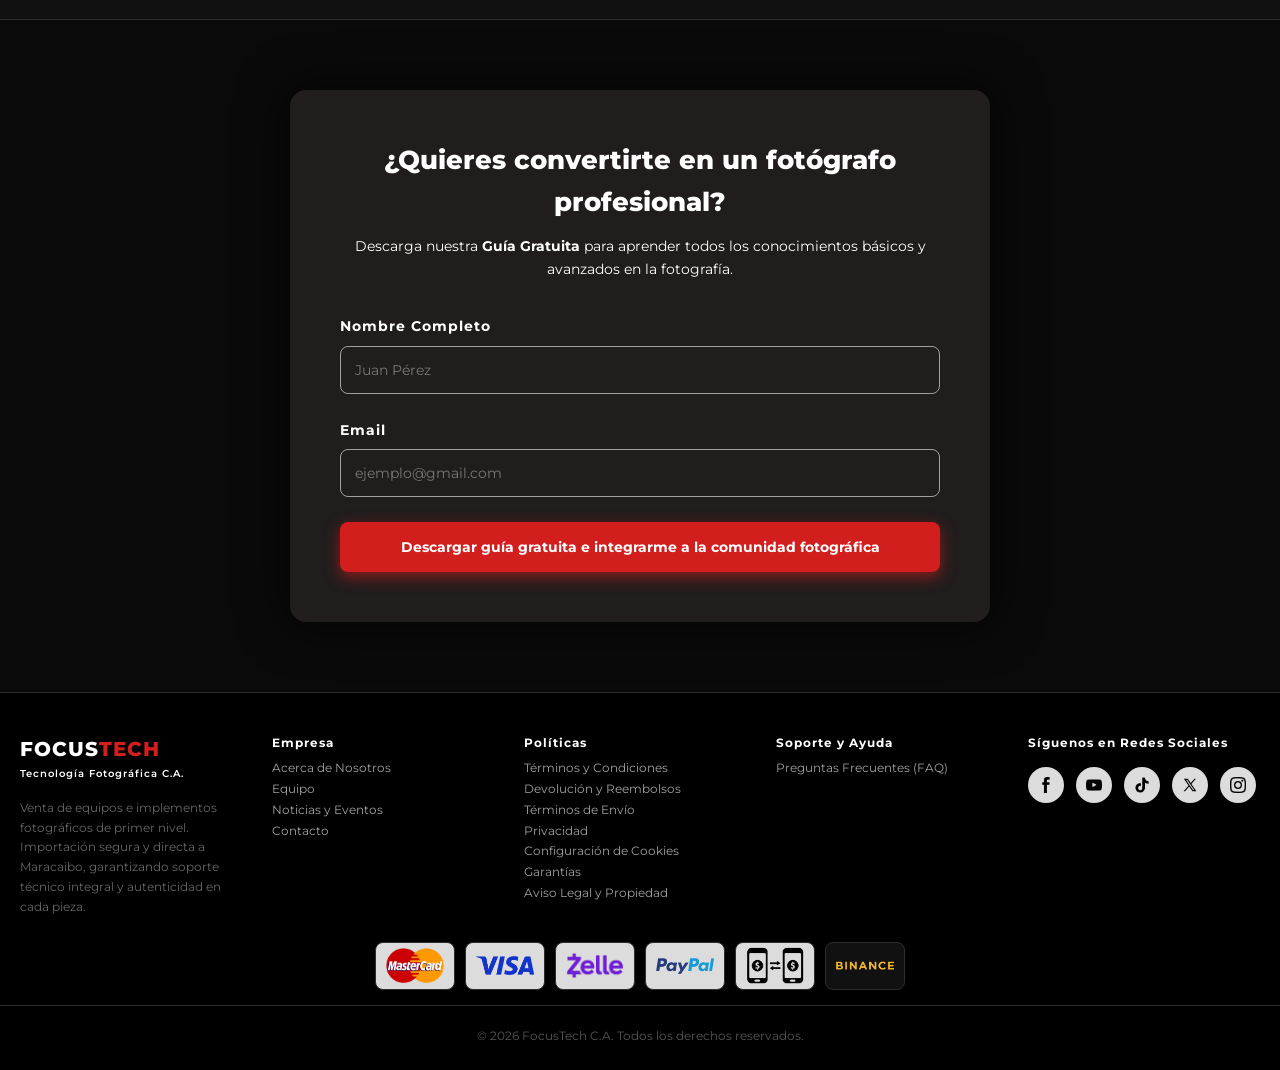
==== commit 6218d47e: "POST-PWC Separando CSS y Desvinculando WP" ====
--- a/index.html
+++ b/index.html
@@ -7,1591 +7,27 @@
     <link rel="preconnect" href="https://fonts.googleapis.com">
     <link rel="preconnect" href="https://fonts.gstatic.com" crossorigin>
     <link href="https://fonts.googleapis.com/css2?family=Montserrat:wght@300;400;500;600;700;800&display=swap" rel="stylesheet">
-    <!-- Iconos de Material Symbols -->
     <link rel="stylesheet" href="https://fonts.googleapis.com/css2?family=Material+Symbols+Outlined:opsz,wght,FILL,GRAD@40,400,1,0&icon_names=shopping_cart,close,shopping_basket,delete,check_circle,picture_as_pdf" />
-    
-    <style>
-        @import url('https://fonts.googleapis.com/css2?family=Material+Symbols+Outlined:opsz,wght,FILL,GRAD@20..48,100..700,0..1,-50..200');
-        :root {
-            --bg-color: #111;
-            --section-alt-color: #0A0A0A;
-            --header-color: #0e0e0ef2;
-            --search-input-color: #1A1A1A;
-            --mobile-dd-color: #0A0A0A;
-            --btn-lead-color: #d31e1e66;
-            --btn-lead-hover-color: #d31e1e99;
-            --cat-cir-color: #7c0606ac;
-            --cat-cir-border-color: #d31e1e4d;
-            --featured-boxsh-color: #d31e1e26;
-            --product-badge-bg-color: #680000;
-            --product-badge-color: #fc8b8b;
-            --advantage-color: #d31e1e2e; 
-            --rating-color: #db9e22;
-            --text-light-gray: #dcdcdc;
-            --ft-red: #D31E1E;          
-            --ft-red-hover: #B21818;    
-            --ft-dark-bg: #1B1B1B;     
-            --ft-card-bg: #211d1d;     
-            --ft-border: #2E2E2E;       
-            --text-white: #FFFFFF;      
-            --text-gray: #A0A0A0;         
-            --font-family: 'Montserrat', sans-serif, arial;
-        }
-
-        /* ========================================================================
-                GENERAL 
-        ======================================================================== */
-        * {
-            margin: 0;
-            padding: 0;
-            box-sizing: border-box;
-            font-family: var(--font-family);
-        }
-
-        html {
-            scroll-behavior: smooth;
-        }
-
-        body {
-            background-color: var(--bg-color);
-            color: var(--text-white);
-            line-height: 1.6;
-            overflow-x: hidden;
-        }
-
-        .container {
-            max-width: 95rem;
-            margin: 0 auto;
-            padding: 0 20px;
-        }
-
-        /* ========================================================================
-                Custom Scrollbar 
-        ======================================================================== */
-        ::-webkit-scrollbar {
-            width: 8px;
-        }
-        ::-webkit-scrollbar-track {
-            background: var(--ft-dark-bg);
-        }
-        ::-webkit-scrollbar-thumb {
-            background: var(--ft-red);
-            border-radius: 4px;
-        }
-        ::-webkit-scrollbar-thumb:hover {
-            background: var(--ft-red-hover);
-        }
-
-        /* ========================================================================
-               HEADER 
-        ======================================================================== */
-        .header {
-            position: sticky;
-            top: 0;
-            z-index: 100;
-            background-color: var(--header-color);
-            backdrop-filter: blur(10px);
-            border-bottom: 1px solid var(--ft-border);
-            height: 80px;
-        }
-
-        .header-container {
-            display: flex;
-            align-items: center;
-            justify-content: space-between;
-            height: 100%;
-            gap: 1rem;
-        }
-
-        .logo-img-container{
-            --o: calc(50%*tan(-22.5deg));
-            width: 2.65rem;
-            height: 2.65rem;
-            aspect-ratio: 1;
-            clip-path: polygon(
-                var(--o) 50%,
-                50% var(--o),
-                calc(100% - var(--o)) 50%,
-                50% calc(100% - var(--o))
-            );
-            background: var(--ft-red);
-            display: flex;
-            justify-content: center;
-            align-items: center;
-        }
-
-        .logo-img-container img{
-            transform: translateX(-0.5px);
-        }
-
-        .logo-area {
-            display: flex;
-            gap: 0.5rem;
-            text-decoration: none;
-            user-select: none;
-            align-items: center;
-        }
-
-        .logo-title {
-            font-size: 2rem;
-            font-weight: 800;
-            letter-spacing: 1px;
-            color: var(--text-white);
-        }
-
-        .logo-title span {
-            color: var(--ft-red);
-        }
-
-        .logo-subtitle {
-            font-size: 9px;
-            color: var(--text-gray);
-            letter-spacing: 2px;
-            text-transform: none;
-            font-weight: 500;
-            margin-top: -3px;
-        }
-
-        .nav-menu {
-            display: flex;
-            gap: 1.25rem;
-            list-style: none;
-            text-align: center;
-            align-items: center;
-            line-height: 1rem;
-        }
-
-        .nav-link {
-            text-decoration: none;
-            color: var(--text-white);
-            font-size: 14px;
-            font-weight: 600;
-            transition: color 0.3s ease;
-            background: none;
-            border: none;
-            cursor: pointer;
-        }
-
-        .nav-link:hover, .nav-link.active {
-            color: var(--ft-red);
-        }
-
-        /* Acciones del Header */
-        .header-actions {
-            display: flex;
-            align-items: center;
-            gap: 15px;
-        }
-
-        .search-container {
-            position: relative;
-        }
-
-        .search-input {
-            background-color: var(--search-input-color);
-            border: 1px solid var(--text-gray);
-            border-radius: 20px;
-            padding: 8px 35px 8px 15px;
-            color: var(--text-white);
-            font-size: 13px;
-            outline: none;
-            transition: border-color 0.3s;
-            width: 16rem;
-        }
-
-        .search-input:focus {
-            border-color: var(--ft-red);
-        }
-
-        .search-icon {
-            position: absolute;
-            right: 12px;
-            top: 50%;
-            transform: translateY(-50%);
-            width: 1rem;
-            height: 1rem;
-            stroke: var(--text-gray);
-        }
-
-        /* Botones Generales */
-        .btn {
-            padding: 10px 20px;
-            border-radius: 20px;
-            font-size: 13px;
-            font-weight: 700;
-            cursor: pointer;
-            transition: all 0.3s ease;
-            border: none;
-            text-decoration: none;
-            text-align: center;
-        }
-
-        .btn-text {
-            background: none;
-            color: var(--text-white);
-            padding: 10px;
-            border: 1px solid var(--ft-red);
-        }
-
-        .btn-primary {
-            background-color: var(--ft-red);
-            color: var(--text-white);
-        }
-
-        .btn-primary:hover, .btn-text:hover {
-            background-color: var(--ft-red-hover);
-            transform: translateY(-2px);
-        }
-
-        .btn-outline {
-            background: none;
-            border: 2px solid var(--ft-border);
-            color: var(--text-white);
-        }
-
-        .btn-outline:hover {
-            background-color: var(--search-input-color);
-        }
-
-        /* Carrito Botón */
-        .cart-trigger {
-            background: none;
-            border: none;
-            color: var(--text-gray);
-            cursor: pointer;
-            position: relative;
-            padding: 8px;
-            display: flex;
-            align-items: center;
-            justify-content: center;
-            transform: scale(1.5);
-            transition: color 0.3s;
-        }
-
-        .cart-trigger:hover {
-            color: var(--ft-red);
-        }
-
-        .cart-badge {
-            position: absolute;
-            top: -2px;
-            right: -2px;
-            background-color: var(--ft-red);
-            color: var(--text-white);
-            font-size: 10px;
-            font-weight: 800;
-            border-radius: 50%;
-            width: 18px;
-            height: 18px;
-            display: flex;
-            align-items: center;
-            justify-content: center;
-        }
-
-        /* Menú Móvil Hamburguesa */
-        .mobile-toggle {
-            display: none;
-            background: none;
-            border: none;
-            color: var(--text-gray);
-            cursor: pointer;
-        }
-
-        .mobile-menu-dropdown {
-            display: none;
-            background-color: var(--mobile-dd-color);
-            border-top: 1px solid var(--ft-border);
-            padding: 20px;
-            flex-direction: column;
-            gap: 15px;
-            text-align: center;
-        }
-
-        .mobile-menu-dropdown .search-container input{
-            width: 100%;
-        }
-
-        /* ========================================================================
-               HERO / MAIN COVER 
-        ======================================================================== */
-        .hero {
-            position: relative;
-            width: 100%;
-            min-height: 95vh;
-            display: flex;
-            align-items: center;
-            justify-content: center;
-            text-align: center;
-            overflow: hidden;
-            background-color: #000;
-        }
-
-        .hero-bg {
-            position: absolute;
-            top: 0;
-            left: 0;
-            width: 100%;
-            height: 100%;
-            object-fit: cover;
-            object-position: center;
-            opacity: 1;
-            z-index: 1;
-        }
-
-        .hero-overlay {
-            position: absolute;
-            inset: 0;
-            background: linear-gradient(to top, #111 0%, rgba(18, 18, 18, 0.25) 50%, rgba(0, 0, 0, 0.35) 100%);
-            z-index: 2;
-        }
-
-        .hero-content {
-            position: relative;
-            z-index: 3;
-            max-width: 95rem;
-            padding: 60px 20px;
-        }
-
-        .hero-title {
-            font-size: 3rem;
-            font-weight: 500;
-            text-align: left;
-            line-height: 1.1;
-            margin-top: 1rem;
-            margin-bottom: 25px;
-            letter-spacing: -1px;
-            animation: enfocar 2s cubic-bezier(.48,.51,.41,1) 0s 1 normal both;
-        }
-
-        .hero-title span {
-            color: var(--ft-red);
-        }
-
-        .hero-grid {
-            display: grid;
-            grid-template-columns: 1fr;
-            gap: 30px;
-        }
-
-        .hero-left {
-            max-width: 800px;
-            margin: 0 auto;
-        }
-
-        .hero-right {
-            display: none;
-        }
-
-        .hero-desc {
-            font-size: 18px;
-            color: var(--text-white);
-            text-align: left;
-            font-weight: 300;
-            margin-bottom: 40px;
-            line-height: 1.7;
-            animation: enfocar 2s cubic-bezier(.48,.51,.41,1) 0s 1 normal both;
-        }
-
-        .hero-desc span {
-            color: var(--text-white);
-            font-weight: 600;
-            text-decoration: underline;
-            text-decoration-color: var(--ft-red);
-        }
-
-        /* Botón de Landing Page */
-        .btn-cta {
-            display: inline-block;
-            background-color: var(--ft-red);
-            color: var(--text-white);
-            font-size: 1.15rem;
-            font-weight: 800;
-            padding: 0.75rem 1rem;
-            border-radius: 40px;
-            text-decoration: none;
-            text-transform: none;
-            letter-spacing: 1px;
-            box-shadow: 0 0 30px var(--btn-lead-color);
-            transition: all 0.3s ease;
-        }
-
-        .btn-cta:hover {
-            background-color: var(--ft-red-hover);
-            transform: translateY(-3px);
-            box-shadow: 0 0 40px var(--btn-lead-hover-color);
-        }
-
-        .categories-grid {
-            display: flex;
-            flex-wrap: wrap;
-            justify-content: center; 
-            margin-top: 60px;
-            padding-top: 35px;
-        }
-
-        .category-item {
-            display: flex;
-            flex-direction: column;
-            align-items: center;
-            text-decoration: none;
-            color: var(--text-white);
-            transition: all 0.3s;
-            width: calc(20% - 1rem); 
-            min-width: 6rem;
-            margin-bottom: 16px;
-        }
-
-        .category-circle {
-            width: 64px;
-            height: 64px;
-            border-radius: 50%;
-            background-color: var(--cat-cir-color);
-            border: 3px solid var(--cat-cir-border-color);
-            display: flex;
-            align-items: center;
-            justify-content: center;
-            transition: all 0.3s ease;
-        }
-
-        .category-circle svg {
-            width: 38px;
-            height: 38px;
-            stroke: #db7a7a;
-            transition: stroke 0.3s;
-            fill: none;
-        }
-
-        .category-item:hover .category-circle {
-            background-color: var(--ft-red);
-            border-color: var(--ft-red);
-            transform: scale(1.08);
-        }
-
-        .category-item:hover .category-circle svg {
-            stroke: var(--text-white);
-        }
-
-        .category-name {
-            font-size: 13px;
-            font-weight: 600;
-            margin-top: 2px;
-            transition: color 0.3s;
-        }
-
-        .category-item:hover .category-name {
-            color: var(--text-white);
-        }
-
-        /* ========================================================================
-               PRODUCTOS DESTACADOS
-        ======================================================================== */
-        .section-padding {
-            padding: 80px 3rem;
-        }
-
-        .section-header {
-            text-align: center;
-            margin-bottom: 60px;
-        }
-
-        .section-title {
-            font-size: 30px;
-            font-weight: 800;
-            letter-spacing: 1px;
-        }
-
-        .section-description{
-            color: var(--text-gray);
-            margin-top: 1rem;
-        }
-
-        .section-line {
-            height: 4px;
-            width: 80px;
-            background-color: var(--ft-red);
-            margin: 15px auto 0 auto;
-        }
-
-        .products-grid {
-            display: flex;
-            flex-wrap: wrap;
-            justify-content: center; 
-            gap: 2rem;
-            padding: 0 1rem;
-            max-width: 95rem;
-            margin: 0 auto;
-        }
-
-        /* Tarjeta de Producto */
-        .product-card {
-            background-color: var(--ft-card-bg);
-            border: 1px solid var(--ft-border);
-            border-radius: 12px;
-            overflow: hidden;
-            display: flex;
-            flex-direction: column;
-            justify-content: space-between;
-            width: calc(33.333% - 1.34rem); 
-            min-width: 18rem;
-            transition: transform 0.3s ease, box-shadow 0.3s ease; 
-            animation-name: reveal;
-            animation-timing-function: ease-in-out;
-            animation-timeline: view(block);
-            animation-range: cover 0% entry-crossing 50%;
-        }
-
-        .product-card:hover {
-            transform: translateY(-5px);
-            box-shadow: 0 10px 20px #0000004d;
-        }
-
-        .featured {
-            border: 2px solid var(--ft-red);
-            box-shadow: 0 0 25px var(--featured-boxsh-color);
-            position: relative;
-        }
-
-        .product-badge {
-            color: var(--ft-red);
-            font-size: 13px;
-            font-weight: 800;
-            padding: 6px 12px;
-            margin-bottom: 0.45rem;
-            border-radius: 20px;
-            letter-spacing: 1px;
-            z-index: 5;
-            text-align: center;
-        }
-
-        .product-info-wrap {
-            padding: 0 25px;
-            display: flex;
-            flex-direction: column;
-            align-items: center;
-            gap: 0.5rem;
-            text-align: justify;
-            font-size: 1rem;
-        }
-
-        .product-img-box {
-            position: relative;
-            aspect-ratio: 3 / 2;
-            border-radius: 8px;
-            overflow: hidden;
-            display: flex;
-            align-items: center;
-            justify-content: center;
-        }
-
-        .product-img {
-            width: 100%;
-            height: 100%;
-            object-fit: cover;
-            transition: transform 0.3s;
-            filter: drop-shadow(0 1rem 0.5rem #0005);
-        }
-
-        .product-card:hover .product-img {
-            transform: scale(1.05);
-        }
-
-        .product-title {
-            font-size: 18px;
-            font-weight: 700;
-            transition: color 0.3s;
-        }
-
-        .product-card:hover .product-title {
-            color: var(--ft-red);
-        }
-
-        .product-desc {
-            font-size: 0.9rem;
-            color: var(--text-white);
-            line-height: 1.6;
-        }
-
-        .product-footer {
-            padding: 15px 25px;
-            border-top: 1px solid rgba(46, 46, 46, 0.5);
-            margin-top: auto;
-        }
-
-        .product-price-row {
-            display: flex;
-            align-items: center;
-            justify-content: space-between;
-            margin-bottom: 15px;
-        }
-
-        .price-label {
-            font-size: 12px;
-            color: var(--text-gray);
-        }
-
-        .price-val {
-            font-size: 22px;
-            font-weight: 900;
-        }
-
-        .btn-add-cart {
-            width: 100%;
-            background-color: var(--ft-red);
-            color: var(--text-white);
-            border: none;
-            border-radius: 8px;
-            padding: 12px;
-            font-size: 13px;
-            font-weight: 700;
-            text-transform: none;
-            cursor: pointer;
-            transition: background-color 0.3s;
-        }
-
-        .btn-add-cart:hover {
-            background-color: var(--ft-red-hover);
-        }
-
-        .btn-explore {
-            background: #222;
-            border: 2px solid var(--ft-border);
-            color: var(--text-white);
-        }
-
-        .btn-explore:hover {
-            background: var(--ft-card-bg);
-        }
-
-        /* ========================================================================
-               VENTAJAS COMPETITIVAS
-======================================================================== */
-        .bg-section-alt {
-            background-color: var(--section-alt-color);
-            border-top: 1px solid var(--ft-border);
-            border-bottom: 1px solid var(--ft-border);
-        }
-
-        .advantages-grid {
-            display: flex;
-            flex-wrap: wrap;
-            justify-content: center; 
-            gap: 2rem;
-            padding: 0 3rem;
-            max-width: 95rem;
-            margin: 0 auto;
-        }
-
-        .advantage-card {
-            background-color: var(--ft-card-bg);
-            border: 1px solid var(--ft-border);
-            border-bottom: 4px solid var(--ft-red);
-            padding: 40px 30px;
-            border-radius: 12px;
-            transition: transform 0.3s;
-            display: flex;
-            flex-direction: column;
-            align-items: center;
-            width: calc(33.333% - 1.34rem); 
-            min-width: 18rem;
-            animation-name: reveal;
-            animation-timing-function: ease-in-out;
-            animation-timeline: view(block);
-            animation-range: cover 0% entry-crossing 50%;
-        }
-
-        .advantage-card:hover {
-            transform: translateY(-5px);
-        }
-
-        .advantage-icon {
-            width: 96px;
-            height: 96px;
-            background-color: var(--advantage-color);
-            border-radius: 8px;
-            display: flex;
-            align-items: center;
-            justify-content: center;
-            margin-bottom: 25px;
-        }
-
-        .advantage-icon svg {
-            width: 84px;
-            height: 84px;
-            stroke: var(--ft-red);
-            fill: none;
-            stroke-width: 2;
-        }
-
-        .advantage-title {
-            font-size: 18px;
-            font-weight: 700;
-            margin-bottom: 15px;
-        }
-
-        .advantage-desc {
-            font-size: 0.9rem;
-            color: var(--text-light-gray);
-            line-height: 1.6;
-            text-align: justify;
-        }
-
-        /* ========================================================================
-               TESTIMONIOS
-======================================================================== */
-        .testimonials-grid {
-            display: flex;
-            flex-wrap: wrap;
-            justify-content: center; 
-            gap: 2rem;
-            padding: 0 1rem;
-            max-width: 95rem;
-            margin: 0 auto;
-        }
-
-        .testimonial-card {
-            background-color: var(--ft-card-bg);
-            border: 1px solid var(--ft-border);
-            padding: 35px;
-            border-radius: 12px;
-            display: flex;
-            flex-direction: column;
-            justify-content: space-between;
-            width: calc(33.333% - 1.34rem); 
-            min-width: 18rem;
-            animation-name: reveal;
-            animation-timing-function: ease-in-out;
-            animation-timeline: view(block);
-            animation-range: cover 0% entry-crossing 50%;
-        }
-
-        .user-info {
-            display: flex;
-            align-items: center;
-            gap: 15px;
-            margin-bottom: 20px;
-        }
-
-        .user-img {
-            width: 56px;
-            height: 56px;
-            border-radius: 50%;
-            object-fit: cover;
-            border: 2px solid var(--btn-lead-color);
-        }
-
-        .user-name {
-            font-size: 17px;
-            font-weight: 700;
-        }
-
-        .user-role {
-            font-size: 14px;
-            color: var(--text-gray);
-        }
-
-        .rating {
-            color: var(--rating-color);
-            font-size: 20px;
-            margin-bottom: 15px;
-        }
-
-        .testimonial-text {
-            font-style: italic;
-            font-size: 0.9rem;
-            text-align: justify;
-            color: var(--text-light-gray);
-            line-height: 1.7;
-        }
-
-        /* ========================================================================
-               LANDING LEAD CAPTURE
-======================================================================== */
-        .lead-section {
-            background-color: var(--section-alt-color);
-            border-top: 1px solid var(--ft-border);
-            padding: 70px 1rem;
-        }
-
-        .lead-box {
-            max-width: 700px;
-            margin: 0 auto;
-            background-color: var(--ft-card-bg);
-            border-radius: 16px;
-            padding: 50px;
-            box-shadow: 0 0 50px #000000c8;
-            animation-name: reveal;
-            animation-timing-function: ease-in-out;
-            animation-timeline: view(block);
-            animation-range: cover 0% entry-crossing 50%;
-        }
-
-        .lead-title {
-            font-size: 26px;
-            font-weight: 800;
-            text-align: center;
-            margin-bottom: 12px;
-        }
-
-        .lead-subtitle {
-            font-size: 14px;
-            color: var(--text-white);
-            text-align: center;
-            margin-bottom: 35px;
-        }
-
-        .form-group {
-            margin-bottom: 25px;
-        }
-
-        .form-label {
-            display: block;
-            font-size: 14px;
-            font-weight: 700;
-            letter-spacing: 1px;
-            color: var(--text-white);
-            margin-bottom: 8px;
-        }
-
-        .form-control {
-            width: 100%;
-            background-color: var(--ft-card-bg);
-            border: 1px solid var(--text-gray);
-            border-radius: 8px;
-            padding: 14px;
-            color: var(--text-white);
-            font-size: 14px;
-            outline: none;
-            transition: border-color 0.3s;
-        }
-
-        .form-control::placeholder{
-            color: #777;
-        }
-
-        .form-control:focus {
-            border-color: var(--ft-red);
-        }
-
-        .btn-submit {
-            width: 100%;
-            background-color: var(--ft-red);
-            color: var(--text-white);
-            font-size: 14px;
-            font-weight: 700;
-            padding: 16px;
-            border: none;
-            border-radius: 8px;
-            text-transform: none;
-            cursor: pointer;
-            transition: background-color 0.3s;
-            box-shadow: 0 5px 15px var(--btn-lead-hover-color);
-        }
-
-        .btn-submit:hover {
-            background-color: var(--ft-red-hover);
-        }
-
-        /* ========================================================================
-              FOOTER
-        ======================================================================== */
-        .footer {
-            background-color: #000;
-            border-top: 1px solid var(--ft-border);
-            padding: 40px 0 25px 0;
-            color: var(--text-gray);
-            font-size: 13px;
-        }
-
-        .footer-grid {
-            display: grid;
-            grid-template-columns: repeat(5, 1fr);
-            gap: 20px;
-        }
-
-        .footer-about {
-            display: flex;
-            flex-direction: column;
-        }
-
-        .logo-subtitle{
-            margin-bottom: 1rem;
-            color: var(--text-white);
-            font-weight: 600;
-            margin-top: 0.05rem;
-            letter-spacing: 1px;
-        }
-
-        .footer-desc {
-            font-size: 12px;
-            color: #666;
-            line-height: 1.65;
-        }
-
-        .footer-title {
-            color: var(--text-white);
-            font-size: 12px;
-            font-weight: 700;
-            text-transform: none;
-            letter-spacing: 1px;
-            margin-bottom: 5px;
-        }
-
-        .footer-links {
-            list-style: none;
-            display: flex;
-            flex-direction: column;
-        }
-
-        .footer-btn {
-            background: none;
-            border: none;
-            color: var(--text-gray);
-            font-size: 12px;
-            text-align: left;
-            cursor: pointer;
-            transition: color 0.3s;
-            text-decoration: none;
-        }
-
-        .footer-btn:hover {
-            color: var(--ft-red);
-        }
-
-        .social-row {
-            display: flex;
-            gap: 12px;
-            margin-top: 15px;
-        }
-
-        .social-icon {
-            width: 36px;
-            height: 36px;
-            border-radius: 50%;
-            background-color: var(--text-light-gray);
-            display: flex;
-            align-items: center;
-            justify-content: center;
-            color: var(--text-gray);
-            text-decoration: none;
-            transition: all 0.3s;
-        }
-
-        .social-icon:hover {
-            background-color: var(--ft-red);
-            color: var(--text-white);
-        }
-
-        .social-icon img {
-            width: 16px;
-            height: 16px;
-            fill: currentColor;
-        }
-
-        .footer-payments {
-            display: flex;
-            justify-content: center;
-            align-items: center;
-            flex-wrap: wrap;
-            gap: 10px;
-            padding: 25px 0 15px 0; 
-        }
-
-        .payment-card {
-            background-color: var(--text-light-gray);
-            border: 1px solid var(--ft-border, rgba(255, 255, 255, 0.1));
-            border-radius: 0.5rem;
-            padding: 10px;
-            height: 3rem;
-            width: 5rem;
-            display: flex;
-            align-items: center;
-            transition: all 0.25s ease;
-            user-select: none;
-        }
-
-        .binance{
-            background-color: var(--bg-color);
-        }
-
-        .payment-card:hover {
-            filter: brightness(1.5);
-            transform: translateY(-2px);
-        }
-
-        .payment-card img {
-            width: 100%;
-            color: rgba(255, 255, 255, 0.7);
-            transition: color 0.25s ease;
-        }
-
-        .payment-card:hover svg {
-            color: #fff;
-        }
-
-        .payment-card span {
-            font-size: 11px;
-            font-weight: 500;
-            color: rgba(255, 255, 255, 0.6);
-            letter-spacing: 0.3px;
-            transition: color 0.25s ease;
-        }
-
-        .payment-card:hover span {
-            color: #fff;
-        }
-
-        .footer-bottom {
-            border-top: 1px solid var(--ft-border);
-            padding-top: 20px;
-            display: flex;
-            align-items: center;
-            justify-content: center;
-            font-size: 12px;
-            color: #555;
-        }
-
-        /* ========================================================================
-              MODALES (Modificado y Reforzado)
-        ======================================================================== */
-        .modal {
-            position: fixed;
-            inset: 0;
-            z-index: 200;
-            background-color: rgba(0, 0, 0, 0.85);
-            backdrop-filter: blur(4px);
-            display: none;
-            align-items: center;
-            justify-content: center;
-            padding: 20px;
-        }
-
-        .modal.active {
-            display: flex;
-        }
-
-        .modal-content {
-            background-color: var(--ft-card-bg);
-            border: 1px solid var(--ft-border);
-            border-radius: 12px;
-            width: 100%;
-            max-width: 400px;
-            overflow: hidden;
-            box-shadow: 0 10px 40px rgba(0, 0, 0, 0.6);
-        }
-
-        .modal-header {
-            padding: 20px 25px;
-            border-bottom: 1px solid var(--ft-border);
-            display: flex;
-            align-items: center;
-            justify-content: space-between;
-        }
-
-        .modal-title {
-            font-size: 16px;
-            font-weight: 700;
-            text-transform: none;
-            letter-spacing: 1px;
-        }
-
-        .modal-close {
-            background: none;
-            border: none;
-            color: var(--text-gray);
-            cursor: pointer;
-            transition: color 0.3s;
-            display: flex;
-            align-items: center;
-        }
-
-        .modal-close:hover {
-            color: var(--text-white);
-        }
-
-        .modal-close span {
-            font-size: 24px;
-        }
-
-        .modal-body {
-            padding: 25px;
-            max-height: 60vh;
-            overflow-y: auto;
-            font-size: 14px;
-            color: #ccc;
-        }
-
-        /* Ventana Modal Agradecimiento de Landing Page */
-        .thankyou-modal-container {
-            text-align: center;
-            padding: 20px 0;
-        }
-
-        .thankyou-icon {
-            font-size: 80px;
-            color: #7fe531;
-            margin-bottom: 20px;
-            animation: bounce 1s ease infinite alternate;
-        }
-
-        .thankyou-heading {
-            font-size: 24px;
-            font-weight: 800;
-            color: white;
-            margin-bottom: 10px;
-            text-transform: none;
-        }
-
-        .thankyou-text {
-            color: var(--text-light-gray);
-            font-size: 15px;
-            line-height: 1.6;
-            margin-bottom: 25px;
-            padding: 0 1rem;
-        }
-
-        .pdf-box {
-            background-color: var(--ft-dark-bg);
-            border: 1px solid var(--ft-border);
-            border-radius: 8px;
-            padding: 15px;
-            display: flex;
-            align-items: center;
-            gap: 15px;
-            justify-content: center;
-            margin-bottom: 25px;
-        }
-
-        .pdf-box span {
-            color: var(--ft-red);
-            font-size: 32px;
-        }
-
-        .pdf-box-text {
-            text-align: left;
-            font-size: 13px;
-        }
-
-        .pdf-box-title {
-            font-weight: 700;
-            color: white;
-        }
-
-        /* ========================================================================
-                BOTON ATENCION AL CLIENTE
-======================================================================== */
-        .chat-widget {
-            position: fixed;
-            bottom: 30px;
-            right: 30px;
-            z-index: 150;
-            display: flex;
-            flex-direction: column;
-            align-items: flex-end;
-        }
-
-        .chat-trigger-btn {
-            background-color: #840303 ;
-            border: 2px solid var(--ft-red);
-            color: var(--text-white);
-            padding: 12px;
-            border-radius: 50%;
-            cursor: pointer;
-            display: flex;
-            align-items: center;
-            gap: 10px;
-            font-weight: 800;
-            font-size: 11px;
-            letter-spacing: 1px;
-            box-shadow: 0 5px 20px rgba(211, 30, 30, 0.3);
-        }
-
-        .chat-trigger-btn img {
-            width: 60px;
-            height: 60px;
-        }
-
-        .dot-online{
-            position: absolute;
-            width: 12px;
-            height: 12px;
-            background-color: #7fe531;
-            border-radius: 50%;
-            top: 72px;
-            left: 65px;
-            animation: glow 1s alternate infinite both ;
-        }
-
-        /* ========================================================================
-                NOTIFICACIONES TOAST
-======================================================================== */
-        .toast {
-            position: fixed;
-            bottom: 30px;
-            left: 30px;
-            z-index: 400;
-            background-color: #151515;
-            border-left: 4px solid var(--ft-red);
-            padding: 15px 25px;
-            border-radius: 0 8px 8px 0;
-            box-shadow: 0 10px 30px rgba(0,0,0,0.5);
-            transform: translateY(120px);
-            opacity: 0;
-            transition: all 0.3s ease;
-        }
-
-        .toast.show {
-            transform: translateY(0);
-            opacity: 1;
-        }
-
-        /* ========================================================================
-                BARRA LATERAL CARRITO
-        ======================================================================== */
-        .cart-overlay {
-            position: fixed;
-            inset: 0;
-            background-color: rgba(0, 0, 0, 0.7);
-            backdrop-filter: blur(4px);
-            z-index: 190;
-            opacity: 0;
-            visibility: hidden;
-            transition: all 0.4s cubic-bezier(0.4, 0, 0.2, 1);
-        }
-
-        .cart-overlay.open {
-            opacity: 1;
-            visibility: visible;
-        }
-
-        .cart-sidebar {
-            position: fixed;
-            top: 0;
-            right: -450px; 
-            width: 420px;
-            height: 100vh;
-            background-color: #141416;
-            border-left: 1px solid var(--ft-border);
-            z-index: 200;
-            display: flex;
-            flex-direction: column;
-            box-shadow: -10px 0 30px rgba(0, 0, 0, 0.5);
-            transition: right 0.4s cubic-bezier(0.4, 0, 0.2, 1);
-        }
-
-        .cart-sidebar.open {
-            right: 0;
-        }
-
-        .cart-header {
-            padding: 24px;
-            border-bottom: 1px solid rgba(255, 255, 255, 0.05);
-            display: flex;
-            justify-content: space-between;
-            align-items: center;
-        }
-
-        .cart-title {
-            font-size: 1.25rem;
-            font-weight: 800;
-            letter-spacing: 0.5px;
-            text-transform: none;
-        }
-
-        .cart-close-btn {
-            background: none;
-            border: none;
-            color: var(--text-gray);
-            cursor: pointer;
-            display: flex;
-            align-items: center;
-            transition: color 0.3s;
-        }
-
-        .cart-close-btn:hover {
-            color: var(--ft-red);
-        }
-
-        .cart-body {
-            flex-grow: 1;
-            padding: 24px;
-            overflow-y: auto;
-            display: flex;
-            flex-direction: column;
-        }
-
-        .cart-empty-message {
-            margin: auto;
-            text-align: center;
-            color: var(--text-gray);
-            display: flex;
-            flex-direction: column;
-            align-items: center;
-        }
-
-        .cart-items-container {
-            display: flex;
-            flex-direction: column;
-            gap: 20px;
-        }
-
-        .cart-item {
-            display: flex;
-            gap: 15px;
-            align-items: center;
-            padding-bottom: 15px;
-            border-bottom: 1px solid rgba(255, 255, 255, 0.03);
-        }
-
-        .cart-item-img {
-            width: 70px;
-            height: 70px;
-            background-color: #1e1e24;
-            border-radius: 8px;
-            object-fit: contain;
-            padding: 5px;
-        }
-
-        .cart-item-details {
-            flex-grow: 1;
-        }
-
-        .cart-item-title {
-            font-size: 14px;
-            font-weight: 700;
-            color: var(--text-white);
-            margin-bottom: 4px;
-        }
-
-        .cart-item-price {
-            font-size: 14px;
-            font-weight: 800;
-            color: var(--ft-red);
-        }
-
-        .cart-item-qty-selector {
-            display: flex;
-            align-items: center;
-            gap: 10px;
-            margin-top: 8px;
-        }
-
-        .qty-btn {
-            background: rgba(255, 255, 255, 0.05);
-            border: 1px solid rgba(255, 255, 255, 0.1);
-            color: var(--text-white);
-            width: 24px;
-            height: 24px;
-            border-radius: 4px;
-            font-size: 14px;
-            cursor: pointer;
-            display: flex;
-            align-items: center;
-            justify-content: center;
-            transition: background 0.3s;
-        }
-
-        .qty-btn:hover {
-            background: var(--ft-red);
-            border-color: var(--ft-red);
-        }
-
-        .cart-item-qty {
-            font-size: 14px;
-            font-weight: 600;
-        }
-
-        .cart-item-remove {
-            background: none;
-            border: none;
-            color: var(--text-gray);
-            cursor: pointer;
-            transition: color 0.3s;
-            display: flex;
-            align-items: center;
-            justify-content: center;
-        }
-
-        .cart-item-remove:hover {
-            color: var(--ft-red);
-        }
-
-        .cart-footer {
-            padding: 24px;
-            border-top: 1px solid rgba(255, 255, 255, 0.05);
-            background-color: #1a1a1e;
-        }
-
-        .cart-total-row {
-            display: flex;
-            justify-content: space-between;
-            font-size: 1.1rem;
-            font-weight: 700;
-            margin-bottom: 20px;
-        }
-
-        .cart-total-price {
-            color: var(--text-white);
-            font-weight: 900;
-            font-size: 1.3rem;
-        }
-
-        .btn-checkout {
-            width: 100%;
-            background-color: var(--ft-red);
-            color: #fff;
-            border: none;
-            padding: 16px;
-            border-radius: 8px;
-            font-size: 14px;
-            font-weight: 800;
-            text-transform: none;
-            letter-spacing: 1px;
-            cursor: pointer;
-            transition: all 0.3s ease;
-            box-shadow: 0 4px 15px rgba(211, 30, 30, 0.2);
-        }
-
-        .btn-checkout:hover {
-            background-color: var(--ft-red-hover);
-            transform: translateY(-2px);
-            box-shadow: 0 6px 20px rgba(211, 30, 30, 0.4);
-        }
-
-        /* ========================================================================
-                RESPONSIVE Y ANIMACIONES
-        ======================================================================== */
-        @media (min-width: 768px) {
-            .hero-grid {
-                grid-template-columns: 1.1fr 0.9fr;
-            }
-        }
-
-        @media (max-width: 67rem) {
-            .nav-menu {
-                display: none;
-            }
-            .mobile-menu-dropdown .btn{
-                display: none;
-            }
-            .mobile-toggle{
-                display: block;
-            }
-            .header-actions {
-                display: flex;
-            }
-            .mobile-menu-dropdown .search-container {
-                display: block;
-            }
-            .search-container{
-                display: none;
-            }
-        }
-
-        @media (max-width: 830px) {
-            .logo-title {
-                font-size: 1.5rem;
-            }
-            .footer-grid {
-                grid-template-columns: 1fr 1fr 1fr;
-            }
-            .footer-bottom {
-                flex-direction: column;
-                gap: 15px;
-                text-align: center;
-            }
-        }
-
-        @media (max-width: 42rem) {
-            .btn-cta {
-                font-size: 14px;
-            }
-            .logo-title {
-                font-size: 1rem;
-            }
-            .hero-title {
-                font-size: 28px;
-            }
-            .hero-desc {
-                font-size: 12px;
-            }
-            .header-actions .btn{
-                display: none;
-            }
-            .mobile-menu-dropdown .btn{
-                display: block;
-            }
-            .footer-grid {
-                grid-template-columns: 1fr;
-            }
-            .footer-bottom {
-                flex-direction: column;
-                gap: 15px;
-                text-align: center;
-            }
-            .lead-box {
-                padding: 30px 20px;
-            }
-            .cart-sidebar {
-                width: 100%;
-                right: -100%;
-            }
-        }
-
-        @keyframes glow {
-            from{
-                box-shadow: 0 0 1rem #afff71;
-            }
-            to{
-                box-shadow: 0 0 2rem #5aad1a;
-            }
-        }
-
-        @keyframes bounce {
-            from {
-                transform: translateY(0);
-            }
-            to {
-                transform: translateY(-10px);
-            }
-        }
-
-        @keyframes reveal {
-            from{
-                opacity: 0;
-                transform: scale(0.7);
-            }to{
-                opacity: 1;
-            }
-        }
-
-        @keyframes enfocar {
-            from{
-                filter: blur(4rem);
-                transform: translateX(-50rem);
-            }to{
-                filter: blur(0);
-                transform: translateX(0rem);
-            }
-        }
-    </style>
+    <link rel="stylesheet" href="css/homepage.css">
+
 </head>
 <body>
     <!-- CABECERA DE NAVEGACIÓN -->
     <header class="header">
         <div class="container header-container">
-            <a href="https://grupo2.miuni.kids/wp/" class="logo-area">
+            <a href="#" class="logo-area">
                 <div class="logo-img-container">
-                    <img src="https://grupo2.miuni.kids/wp/wp-content/uploads/2026/07/Logo.webp" width="40px" alt="Logo FocusTech">
+                    <img src="img/HomePage/Logo.webp" width="40px" alt="Logo FocusTech">
                 </div>
                 <div class="logo-title">FOCUS<span>TECH</span></div>
             </a>
 
             <nav>
                 <ul class="nav-menu">
-                    <li><a href="https://grupo2.miuni.kids/wp/" class="nav-link active">Inicio</a></li>
-                    <li><a href="https://grupo2.miuni.kids/wp/catalogo/" class="nav-link">Productos</a></li>
-                    <li><a href="https://grupo2.miuni.kids/wp/empresa/" class="nav-link">Acerca de nosotros</a></li>
-                    <li><a href="https://grupo2.miuni.kids/wp/soporte/" class="nav-link">Soporte y FAQs</a></li>
+                    <a href="#" class="nav-link active">Inicio</a>
+                    <a href="catalogo.html" class="nav-link">Productos</a>
+                    <a href="empresa.html" class="nav-link">Acerca de nosotros</a>
+                    <a href="soporte.html" class="nav-link">Soporte y FAQs</a></li>
                 </ul>
             </nav>
 
@@ -1614,10 +50,10 @@
 
         <!-- Menú desplegable móvil -->
         <div id="mobile-menu" class="mobile-menu-dropdown">
-            <a href="https://grupo2.miuni.kids/wp/" onclick="toggleMobileMenu()" class="nav-link active">Inicio</a>
-            <a href="https://grupo2.miuni.kids/wp/catalogo/" onclick="toggleMobileMenu()" class="nav-link">Productos</a>
-            <a href="https://grupo2.miuni.kids/wp/empresa/" onclick="toggleMobileMenu()" class="nav-link">Acerca de nosotros</a>
-            <a href="https://grupo2.miuni.kids/wp/soporte/" onclick="toggleMobileMenu()" class="nav-link">Soporte y FAQs</a>
+            <a href="#" class="nav-link active">Inicio</a>
+            <a href="catalogo.html" onclick="toggleMobileMenu()" class="nav-link">Productos</a>
+            <a href="empresa.html" onclick="toggleMobileMenu()" class="nav-link">Acerca de nosotros</a>
+            <a href="soporte.html" onclick="toggleMobileMenu()" class="nav-link">Soporte y FAQs</a>
             <button onclick="toggleMobileMenu(); openAuthModal('Iniciar Sesión')" class="btn btn-outline" style="width:100%;">Iniciar Sesión</button>
             <button onclick="toggleMobileMenu(); openAuthModal('Registrarse')" class="btn btn-primary" style="width:100%;">Registrarse</button>
         </div>
@@ -1625,7 +61,7 @@
 
     <!-- PORTADA DE LA PÁGINA (HERO) -->
     <section class="hero">
-        <img src="https://grupo2.miuni.kids/wp/wp-content/uploads/2026/07/Fondo.webp" alt="Foto Fotógrafo Profesional" class="hero-bg">
+        <img src="img/HomePage/Fondo.webp" alt="Foto Fotógrafo Profesional" class="hero-bg">
         <div class="hero-overlay"></div>
 
         <div class="container hero-content">
@@ -1692,7 +128,7 @@
             <div class="product-card">
                 <div class="product-info-wrap">
                     <div class="product-img-box">
-                        <img src="https://grupo2.miuni.kids/wp/wp-content/uploads/2026/07/Producto_1-scaled.webp" alt="SanDisk Extreme Pro SDXC 128GB" class="product-img">
+                        <img src="img/Catalog/SanDisk_Extreme_Pro_128GB.png" alt="SanDisk Extreme Pro SDXC 128GB" class="product-img">
                     </div>
                     <span class="product-badge">Almacenamiento Crítico</span>
                     <h3 class="product-title">SanDisk Extreme Pro SDXC 128GB</h3>
@@ -1703,14 +139,14 @@
                         <span class="price-label">Precio</span>
                         <span class="price-val">$ 35.00</span>
                     </div>
-                    <button class="btn-add-cart" onclick="addToCart('SanDisk Extreme Pro SDXC 128GB', '35.00', 'https://grupo2.miuni.kids/wp/wp-content/uploads/2026/07/Producto_1-scaled.webp')">Añadir al carrito</button>
+                    <button class="btn-add-cart" onclick="addToCart('SanDisk Extreme Pro SDXC 128GB', '35.00', 'img/SocialMedia/SanDisk_Extreme_Pro_128GB.png')">Añadir al carrito</button>
                 </div>
             </div>
 
             <div class="product-card featured">
                 <div class="product-info-wrap">
                     <div class="product-img-box">
-                        <img src="https://grupo2.miuni.kids/wp/wp-content/uploads/2026/07/Producto_2.webp" alt="Sony Alpha 7 IV (Cuerpo)" class="product-img">
+                        <img src="img/Catalog/Sony_A7IV.png" alt="Sony Alpha 7 IV (Cuerpo)" class="product-img">
                     </div>
                     <span class="product-badge">Más Solicitado</span>
                     <h3 class="product-title">Sony Alpha 7 IV (Cuerpo)</h3>
@@ -1721,14 +157,14 @@
                         <span class="price-label">Precio</span>
                         <span class="price-val">$ 2,450.00</span>
                     </div>
-                    <button class="btn-add-cart" onclick="addToCart('Sony Alpha 7 IV (Cuerpo)', '2450.00', 'https://grupo2.miuni.kids/wp/wp-content/uploads/2026/07/Producto_2.webp')">Añadir al carrito</button>
+                    <button class="btn-add-cart" onclick="addToCart('Sony Alpha 7 IV (Cuerpo)', '2450.00', 'img/SocialMedia/Sony_A7IV.png')">Añadir al carrito</button>
                 </div>
             </div>
 
             <div class="product-card">
                 <div class="product-info-wrap">
                     <div class="product-img-box">
-                        <img src="https://grupo2.miuni.kids/wp/wp-content/uploads/2026/07/Producto_3.webp" alt="Canon RF 50mm f/1.8 STM" class="product-img">
+                        <img src="img/Catalog/Canon_50mm.webp" alt="Canon RF 50mm f/1.8 STM" class="product-img">
                     </div>
                     <span class="product-badge">Lentes & Ópticas</span>
                     <h3 class="product-title">Canon RF 50mm f/1.8 STM</h3>
@@ -1739,13 +175,13 @@
                         <span class="price-label">Precio</span>
                         <span class="price-val">$ 195.00</span>
                     </div>
-                    <button class="btn-add-cart" onclick="addToCart('Canon RF 50mm f/1.8 STM', '195.00', 'https://grupo2.miuni.kids/wp/wp-content/uploads/2026/07/Producto_3.webp')">Añadir al carrito</button>
+                    <button class="btn-add-cart" onclick="addToCart('Canon RF 50mm f/1.8 STM', '195.00', 'img/SocialMedia/Canon_50mm.webp   ')">Añadir al carrito</button>
                 </div>
             </div>
         </div>
 
         <div style="text-align: center; margin-top: 60px;">
-            <a href="https://grupo2.miuni.kids/wp/catalogo/" class="btn btn-explore" style="padding: 1.25rem 2rem; text-transform: none; font-size: 1rem; text-decoration: none; display: inline-block; max-width: 100%; word-wrap: break-word;">Explora nuestros productos</a>
+            <a href="catalogo.html" class="btn btn-explore" style="padding: 1.25rem 2rem; text-transform: none; font-size: 1rem; text-decoration: none; display: inline-block; max-width: 100%; word-wrap: break-word;">Explora nuestros productos</a>
         </div>
     </section>
 
@@ -1874,52 +310,52 @@
             <div>
                 <h4 class="footer-title">Empresa</h4>
                 <ul class="footer-links">
-                    <li><a href="https://grupo2.miuni.kids/wp/empresa/#AcercaDeNosotros" class="footer-btn">Acerca de Nosotros</a></li>
-                    <li><a href="https://grupo2.miuni.kids/wp/empresa/#NuestroEquipo" class="footer-btn">Equipo</a></li>
-                    <li><a href="https://grupo2.miuni.kids/wp/empresa/#NoticiasYEventos" class="footer-btn">Noticias y Eventos</a></li>
-                    <li><a href="https://grupo2.miuni.kids/wp/empresa/#Contacto" class="footer-btn">Contacto</a></li>
+                    <li><a href="empresa.html#AcercaDeNosotros" class="footer-btn">Acerca de Nosotros</a></li>
+                    <li><a href="empresa.html#NuestroEquipo" class="footer-btn">Equipo</a></li>
+                    <li><a href="empresa.html#NoticiasYEventos" class="footer-btn">Noticias y Eventos</a></li>
+                    <li><a href="empresa.html#Contacto" class="footer-btn">Contacto</a></li>
                 </ul>
             </div>
 
             <div>
                 <h4 class="footer-title">Políticas</h4>
                 <ul class="footer-links">
-                    <li><a href="https://grupo2.miuni.kids/wp/politicas/#terminos-condiciones" class="footer-btn">Términos y Condiciones</a></li>
-                    <li><a href="https://grupo2.miuni.kids/wp/politicas/#devolucion-reembolso" class="footer-btn">Devolución y Reembolsos</a></li>
-                    <li><a href="https://grupo2.miuni.kids/wp/politicas/#envios" class="footer-btn">Términos de Envío</a></li>
-                    <li><a href="https://grupo2.miuni.kids/wp/politicas/#privacidad" class="footer-btn">Privacidad</a></li>
-                    <li><a href="https://grupo2.miuni.kids/wp/politicas/#cookies" class="footer-btn">Configuración de Cookies</a></li>
-                    <li><a href="https://grupo2.miuni.kids/wp/politicas/#garantias" class="footer-btn">Garantías</a></li>
-                    <li><a href="https://grupo2.miuni.kids/wp/politicas/#legal-intelectual" class="footer-btn">Aviso Legal y Propiedad</a></li>
+                    <li><a href="politicas.html#terminos-condiciones" class="footer-btn">Términos y Condiciones</a></li>
+                    <li><a href="politicas.html#devolucion-reembolso" class="footer-btn">Devolución y Reembolsos</a></li>
+                    <li><a href="politicas.html#envios" class="footer-btn">Términos de Envío</a></li>
+                    <li><a href="politicas.html#privacidad" class="footer-btn">Privacidad</a></li>
+                    <li><a href="politicas.html#cookies" class="footer-btn">Configuración de Cookies</a></li>
+                    <li><a href="politicas.html#garantias" class="footer-btn">Garantías</a></li>
+                    <li><a href="politicas.html#legal-intelectual" class="footer-btn">Aviso Legal y Propiedad</a></li>
                 </ul>
             </div>
 
             <div>
                 <h4 class="footer-title">Soporte y Ayuda</h4>
                 <ul class="footer-links" style="margin-bottom: 20px;">
-                    <li><a href="https://grupo2.miuni.kids/wp/soporte/" class="footer-btn">Preguntas Frecuentes (FAQ)</a></li>
+                    <li><a href="soporte.html" class="footer-btn">Preguntas Frecuentes (FAQ)</a></li>
                 </ul>
             </div>
 
             <div>
                 <h4 class="footer-title" style="margin-bottom: 10px;">Síguenos en Redes Sociales</h4>
                 <div class="social-row">
-                    <a href="#" class="social-icon"><img src="https://grupo2.miuni.kids/wp/wp-content/uploads/2026/07/facebook_icon.png" alt="Facebook"></a>
-                    <a href="#" class="social-icon"><img src="https://grupo2.miuni.kids/wp/wp-content/uploads/2026/07/youtube_icon.png" alt="Youtube"></a>
-                    <a href="#" class="social-icon"><img src="https://grupo2.miuni.kids/wp/wp-content/uploads/2026/07/tiktok_icon.png" alt="TikTok"></a>
-                    <a href="#" class="social-icon"><img src="https://grupo2.miuni.kids/wp/wp-content/uploads/2026/07/x_icon.png" alt="X"></a>
-                    <a href="#" class="social-icon"><img src="https://grupo2.miuni.kids/wp/wp-content/uploads/2026/07/instagram_icon.png" alt="Instagram"></a>
+                    <a href="#" class="social-icon"><img src="img/SocialMedia/facebook_icon.png" alt="Facebook"></a>
+                    <a href="#" class="social-icon"><img src="img/SocialMedia/youtube_icon.png" alt="Youtube"></a>
+                    <a href="#" class="social-icon"><img src="img/SocialMedia/tiktok_icon.png" alt="TikTok"></a>
+                    <a href="#" class="social-icon"><img src="img/SocialMedia/x_icon.png" alt="X"></a>
+                    <a href="#" class="social-icon"><img src="img/SocialMedia/instagram_icon.png" alt="Instagram"></a>
                 </div>
             </div>
         </div>
 
         <div class="footer-payments">
-            <div class="payment-card"><img src="https://grupo2.miuni.kids/wp/wp-content/uploads/2026/07/mastercard.webp" alt="Mastercard" class="payment-img"></div>
-            <div class="payment-card"><img src="https://grupo2.miuni.kids/wp/wp-content/uploads/2026/07/visa-scaled.webp" alt="Visa" class="payment-img"></div>
-            <div class="payment-card"><img src="https://grupo2.miuni.kids/wp/wp-content/uploads/2026/07/zelle.webp" alt="Zelle" class="payment-img"></div>
-            <div class="payment-card"><img src="https://grupo2.miuni.kids/wp/wp-content/uploads/2026/07/paypal.webp" alt="PayPal" class="payment-img"></div>
-            <div class="payment-card"><img src="https://grupo2.miuni.kids/wp/wp-content/uploads/2026/07/pagomovil.webp" alt="Pago Móvil" class="payment-img"></div>
-            <div class="payment-card binance"><img src="https://grupo2.miuni.kids/wp/wp-content/uploads/2026/07/binance-scaled.webp" alt="Binance" class="payment-img"></div>
+            <div class="payment-card"><img src="img/PaymentMethods/mastercard.webp" alt="Mastercard" class="payment-img"></div>
+            <div class="payment-card"><img src="img/PaymentMethods/visa.webp" alt="Visa" class="payment-img"></div>
+            <div class="payment-card"><img src="img/PaymentMethods/zelle.webp" alt="Zelle" class="payment-img"></div>
+            <div class="payment-card"><img src="img/PaymentMethods/paypal.webp" alt="PayPal" class="payment-img"></div>
+            <div class="payment-card"><img src="img/PaymentMethods/pagomovil.webp" alt="Pago Móvil" class="payment-img"></div>
+            <div class="payment-card binance"><img src="img/PaymentMethods/binance.webp" alt="Binance" class="payment-img"></div>
         </div>
 
         <div class="container footer-bottom">
@@ -2015,7 +451,7 @@
     <!-- BOTÓN ATENCION AL CLIENTE -->
     <div class="chat-widget">
         <a class="chat-trigger-btn" href="https://wa.link/5ezxfb" target="_blank">
-            <img src="https://grupo2.miuni.kids/wp/wp-content/uploads/2026/07/AA.png" alt="Logo Atención al Cliente 24 7">
+            <img src="img/HomePage/AA.png" alt="Logo Atención al Cliente 24 7">
             <div id='dot-online' class="dot-online"></div>
         </a>
     </div>
--- a/css/homepage.css
+++ b/css/homepage.css
@@ -0,0 +1,1562 @@
+@import url('https://fonts.googleapis.com/css2?family=Material+Symbols+Outlined:opsz,wght,FILL,GRAD@20..48,100..700,0..1,-50..200');
+:root {
+    --bg-color: #111;
+    --section-alt-color: #0A0A0A;
+    --header-color: #0e0e0ef2;
+    --search-input-color: #1A1A1A;
+    --mobile-dd-color: #0A0A0A;
+    --btn-lead-color: #d31e1e66;
+    --btn-lead-hover-color: #d31e1e99;
+    --cat-cir-color: #7c0606ac;
+    --cat-cir-border-color: #d31e1e4d;
+    --featured-boxsh-color: #d31e1e26;
+    --product-badge-bg-color: #680000;
+    --product-badge-color: #fc8b8b;
+    --advantage-color: #d31e1e2e; 
+    --rating-color: #db9e22;
+    --text-light-gray: #dcdcdc;
+    --ft-red: #D31E1E;          
+    --ft-red-hover: #B21818;    
+    --ft-dark-bg: #1B1B1B;     
+    --ft-card-bg: #211d1d;     
+    --ft-border: #2E2E2E;       
+    --text-white: #FFFFFF;      
+    --text-gray: #A0A0A0;         
+    --font-family: 'Montserrat', sans-serif, arial;
+}
+
+/* ========================================================================
+        GENERAL 
+======================================================================== */
+* {
+    margin: 0;
+    padding: 0;
+    box-sizing: border-box;
+    font-family: var(--font-family);
+}
+
+html {
+    scroll-behavior: smooth;
+}
+
+body {
+    background-color: var(--bg-color);
+    color: var(--text-white);
+    line-height: 1.6;
+    overflow-x: hidden;
+}
+
+.container {
+    max-width: 95rem;
+    margin: 0 auto;
+    padding: 0 20px;
+}
+
+/* ========================================================================
+        Custom Scrollbar 
+======================================================================== */
+::-webkit-scrollbar {
+    width: 8px;
+}
+::-webkit-scrollbar-track {
+    background: var(--ft-dark-bg);
+}
+::-webkit-scrollbar-thumb {
+    background: var(--ft-red);
+    border-radius: 4px;
+}
+::-webkit-scrollbar-thumb:hover {
+    background: var(--ft-red-hover);
+}
+
+/* ========================================================================
+        HEADER 
+======================================================================== */
+.header {
+    position: sticky;
+    top: 0;
+    z-index: 100;
+    background-color: var(--header-color);
+    backdrop-filter: blur(10px);
+    border-bottom: 1px solid var(--ft-border);
+    height: 80px;
+}
+
+.header-container {
+    display: flex;
+    align-items: center;
+    justify-content: space-between;
+    height: 100%;
+    gap: 1rem;
+}
+
+.logo-img-container{
+    --o: calc(50%*tan(-22.5deg));
+    width: 2.65rem;
+    height: 2.65rem;
+    aspect-ratio: 1;
+    clip-path: polygon(
+        var(--o) 50%,
+        50% var(--o),
+        calc(100% - var(--o)) 50%,
+        50% calc(100% - var(--o))
+    );
+    background: var(--ft-red);
+    display: flex;
+    justify-content: center;
+    align-items: center;
+}
+
+.logo-img-container img{
+    transform: translateX(-0.5px);
+}
+
+.logo-area {
+    display: flex;
+    gap: 0.5rem;
+    text-decoration: none;
+    user-select: none;
+    align-items: center;
+}
+
+.logo-title {
+    font-size: 2rem;
+    font-weight: 800;
+    letter-spacing: 1px;
+    color: var(--text-white);
+}
+
+.logo-title span {
+    color: var(--ft-red);
+}
+
+.logo-subtitle {
+    font-size: 9px;
+    color: var(--text-gray);
+    letter-spacing: 2px;
+    text-transform: none;
+    font-weight: 500;
+    margin-top: -3px;
+}
+
+.nav-menu {
+    display: flex;
+    gap: 1.25rem;
+    list-style: none;
+    text-align: center;
+    align-items: center;
+    line-height: 1rem;
+}
+
+.nav-link {
+    text-decoration: none;
+    color: var(--text-white);
+    font-size: 14px;
+    font-weight: 600;
+    transition: color 0.3s ease;
+    background: none;
+    border: none;
+    cursor: pointer;
+}
+
+.nav-link:hover, .nav-link.active {
+    color: var(--ft-red);
+}
+
+/* Acciones del Header */
+.header-actions {
+    display: flex;
+    align-items: center;
+    gap: 15px;
+}
+
+.search-container {
+    position: relative;
+}
+
+.search-input {
+    background-color: var(--search-input-color);
+    border: 1px solid var(--text-gray);
+    border-radius: 20px;
+    padding: 8px 35px 8px 15px;
+    color: var(--text-white);
+    font-size: 13px;
+    outline: none;
+    transition: border-color 0.3s;
+    width: 16rem;
+}
+
+.search-input:focus {
+    border-color: var(--ft-red);
+}
+
+.search-icon {
+    position: absolute;
+    right: 12px;
+    top: 50%;
+    transform: translateY(-50%);
+    width: 1rem;
+    height: 1rem;
+    stroke: var(--text-gray);
+}
+
+/* Botones Generales */
+.btn {
+    padding: 10px 20px;
+    border-radius: 20px;
+    font-size: 13px;
+    font-weight: 700;
+    cursor: pointer;
+    transition: all 0.3s ease;
+    border: none;
+    text-decoration: none;
+    text-align: center;
+}
+
+.btn-text {
+    background: none;
+    color: var(--text-white);
+    padding: 10px;
+    border: 1px solid var(--ft-red);
+}
+
+.btn-primary {
+    background-color: var(--ft-red);
+    color: var(--text-white);
+}
+
+.btn-primary:hover, .btn-text:hover {
+    background-color: var(--ft-red-hover);
+    transform: translateY(-2px);
+}
+
+.btn-outline {
+    background: none;
+    border: 2px solid var(--ft-border);
+    color: var(--text-white);
+}
+
+.btn-outline:hover {
+    background-color: var(--search-input-color);
+}
+
+/* Carrito Botón */
+.cart-trigger {
+    background: none;
+    border: none;
+    color: var(--text-gray);
+    cursor: pointer;
+    position: relative;
+    padding: 8px;
+    display: flex;
+    align-items: center;
+    justify-content: center;
+    transform: scale(1.5);
+    transition: color 0.3s;
+}
+
+.cart-trigger:hover {
+    color: var(--ft-red);
+}
+
+.cart-badge {
+    position: absolute;
+    top: -2px;
+    right: -2px;
+    background-color: var(--ft-red);
+    color: var(--text-white);
+    font-size: 10px;
+    font-weight: 800;
+    border-radius: 50%;
+    width: 18px;
+    height: 18px;
+    display: flex;
+    align-items: center;
+    justify-content: center;
+}
+
+/* Menú Móvil Hamburguesa */
+.mobile-toggle {
+    display: none;
+    background: none;
+    border: none;
+    color: var(--text-gray);
+    cursor: pointer;
+}
+
+.mobile-menu-dropdown {
+    display: none;
+    background-color: var(--mobile-dd-color);
+    border-top: 1px solid var(--ft-border);
+    padding: 20px;
+    flex-direction: column;
+    gap: 15px;
+    text-align: center;
+}
+
+.mobile-menu-dropdown .search-container input{
+    width: 100%;
+}
+
+/* ========================================================================
+        HERO / MAIN COVER 
+======================================================================== */
+.hero {
+    position: relative;
+    width: 100%;
+    min-height: 95vh;
+    display: flex;
+    align-items: center;
+    justify-content: center;
+    text-align: center;
+    overflow: hidden;
+    background-color: #000;
+}
+
+.hero-bg {
+    position: absolute;
+    top: 0;
+    left: 0;
+    width: 100%;
+    height: 100%;
+    object-fit: cover;
+    object-position: center;
+    opacity: 1;
+    z-index: 1;
+}
+
+.hero-overlay {
+    position: absolute;
+    inset: 0;
+    background: linear-gradient(to top, #111 0%, rgba(18, 18, 18, 0.25) 50%, rgba(0, 0, 0, 0.35) 100%);
+    z-index: 2;
+}
+
+.hero-content {
+    position: relative;
+    z-index: 3;
+    max-width: 95rem;
+    padding: 60px 20px;
+}
+
+.hero-title {
+    font-size: 3rem;
+    font-weight: 500;
+    text-align: left;
+    line-height: 1.1;
+    margin-top: 1rem;
+    margin-bottom: 25px;
+    letter-spacing: -1px;
+    animation: enfocar 2s cubic-bezier(.48,.51,.41,1) 0s 1 normal both;
+}
+
+.hero-title span {
+    color: var(--ft-red);
+}
+
+.hero-grid {
+    display: grid;
+    grid-template-columns: 1fr;
+    gap: 30px;
+}
+
+.hero-left {
+    max-width: 800px;
+    margin: 0 auto;
+}
+
+.hero-right {
+    display: none;
+}
+
+.hero-desc {
+    font-size: 18px;
+    color: var(--text-white);
+    text-align: left;
+    font-weight: 300;
+    margin-bottom: 40px;
+    line-height: 1.7;
+    animation: enfocar 2s cubic-bezier(.48,.51,.41,1) 0s 1 normal both;
+}
+
+.hero-desc span {
+    color: var(--text-white);
+    font-weight: 600;
+    text-decoration: underline;
+    text-decoration-color: var(--ft-red);
+}
+
+/* Botón de Landing Page */
+.btn-cta {
+    display: inline-block;
+    background-color: var(--ft-red);
+    color: var(--text-white);
+    font-size: 1.15rem;
+    font-weight: 800;
+    padding: 0.75rem 1rem;
+    border-radius: 40px;
+    text-decoration: none;
+    text-transform: none;
+    letter-spacing: 1px;
+    box-shadow: 0 0 30px var(--btn-lead-color);
+    transition: all 0.3s ease;
+}
+
+.btn-cta:hover {
+    background-color: var(--ft-red-hover);
+    transform: translateY(-3px);
+    box-shadow: 0 0 40px var(--btn-lead-hover-color);
+}
+
+.categories-grid {
+    display: flex;
+    flex-wrap: wrap;
+    justify-content: center; 
+    margin-top: 60px;
+    padding-top: 35px;
+}
+
+.category-item {
+    display: flex;
+    flex-direction: column;
+    align-items: center;
+    text-decoration: none;
+    color: var(--text-white);
+    transition: all 0.3s;
+    width: calc(20% - 1rem); 
+    min-width: 6rem;
+    margin-bottom: 16px;
+}
+
+.category-circle {
+    width: 64px;
+    height: 64px;
+    border-radius: 50%;
+    background-color: var(--cat-cir-color);
+    border: 3px solid var(--cat-cir-border-color);
+    display: flex;
+    align-items: center;
+    justify-content: center;
+    transition: all 0.3s ease;
+}
+
+.category-circle svg {
+    width: 38px;
+    height: 38px;
+    stroke: #db7a7a;
+    transition: stroke 0.3s;
+    fill: none;
+}
+
+.category-item:hover .category-circle {
+    background-color: var(--ft-red);
+    border-color: var(--ft-red);
+    transform: scale(1.08);
+}
+
+.category-item:hover .category-circle svg {
+    stroke: var(--text-white);
+}
+
+.category-name {
+    font-size: 13px;
+    font-weight: 600;
+    margin-top: 2px;
+    transition: color 0.3s;
+}
+
+.category-item:hover .category-name {
+    color: var(--text-white);
+}
+
+/* ========================================================================
+        PRODUCTOS DESTACADOS
+======================================================================== */
+.section-padding {
+    padding: 80px 3rem;
+}
+
+.section-header {
+    text-align: center;
+    margin-bottom: 60px;
+}
+
+.section-title {
+    font-size: 30px;
+    font-weight: 800;
+    letter-spacing: 1px;
+}
+
+.section-description{
+    color: var(--text-gray);
+    margin-top: 1rem;
+}
+
+.section-line {
+    height: 4px;
+    width: 80px;
+    background-color: var(--ft-red);
+    margin: 15px auto 0 auto;
+}
+
+.products-grid {
+    display: flex;
+    flex-wrap: wrap;
+    justify-content: center; 
+    gap: 2rem;
+    padding: 0 1rem;
+    max-width: 95rem;
+    margin: 0 auto;
+}
+
+/* Tarjeta de Producto */
+.product-card {
+    background-color: var(--ft-card-bg);
+    border: 1px solid var(--ft-border);
+    border-radius: 12px;
+    overflow: hidden;
+    display: flex;
+    flex-direction: column;
+    justify-content: space-between;
+    width: calc(33.333% - 1.34rem); 
+    min-width: 18rem;
+    transition: transform 0.3s ease, box-shadow 0.3s ease; 
+    animation-name: reveal;
+    animation-timing-function: ease-in-out;
+    animation-timeline: view(block);
+    animation-range: cover 0% entry-crossing 50%;
+}
+
+.product-card:hover {
+    transform: translateY(-5px);
+    box-shadow: 0 10px 20px #0000004d;
+}
+
+.featured {
+    border: 2px solid var(--ft-red);
+    box-shadow: 0 0 25px var(--featured-boxsh-color);
+    position: relative;
+}
+
+.product-badge {
+    color: var(--ft-red);
+    font-size: 13px;
+    font-weight: 800;
+    padding: 6px 12px;
+    margin-bottom: 0.45rem;
+    border-radius: 20px;
+    letter-spacing: 1px;
+    z-index: 5;
+    text-align: center;
+}
+
+.product-info-wrap {
+    padding: 0 25px;
+    display: flex;
+    flex-direction: column;
+    align-items: center;
+    gap: 0.5rem;
+    text-align: justify;
+    font-size: 1rem;
+}
+
+.product-img-box {
+    position: relative;
+    aspect-ratio: 3 / 2;
+    border-radius: 8px;
+    overflow: hidden;
+    display: flex;
+    align-items: center;
+    justify-content: center;
+}
+
+.product-img {
+    width: 100%;
+    height: 100%;
+    object-fit: cover;
+    transition: transform 0.3s;
+    filter: drop-shadow(0 1rem 0.5rem #0005);
+}
+
+.product-card:hover .product-img {
+    transform: scale(1.05);
+}
+
+.product-title {
+    font-size: 18px;
+    font-weight: 700;
+    transition: color 0.3s;
+}
+
+.product-card:hover .product-title {
+    color: var(--ft-red);
+}
+
+.product-desc {
+    font-size: 0.9rem;
+    color: var(--text-white);
+    line-height: 1.6;
+}
+
+.product-footer {
+    padding: 15px 25px;
+    border-top: 1px solid rgba(46, 46, 46, 0.5);
+    margin-top: auto;
+}
+
+.product-price-row {
+    display: flex;
+    align-items: center;
+    justify-content: space-between;
+    margin-bottom: 15px;
+}
+
+.price-label {
+    font-size: 12px;
+    color: var(--text-gray);
+}
+
+.price-val {
+    font-size: 22px;
+    font-weight: 900;
+}
+
+.btn-add-cart {
+    width: 100%;
+    background-color: var(--ft-red);
+    color: var(--text-white);
+    border: none;
+    border-radius: 8px;
+    padding: 12px;
+    font-size: 13px;
+    font-weight: 700;
+    text-transform: none;
+    cursor: pointer;
+    transition: background-color 0.3s;
+}
+
+.btn-add-cart:hover {
+    background-color: var(--ft-red-hover);
+}
+
+.btn-explore {
+    background: #222;
+    border: 2px solid var(--ft-border);
+    color: var(--text-white);
+}
+
+.btn-explore:hover {
+    background: var(--ft-card-bg);
+}
+
+/* ========================================================================
+        VENTAJAS COMPETITIVAS
+======================================================================== */
+.bg-section-alt {
+    background-color: var(--section-alt-color);
+    border-top: 1px solid var(--ft-border);
+    border-bottom: 1px solid var(--ft-border);
+}
+
+.advantages-grid {
+    display: flex;
+    flex-wrap: wrap;
+    justify-content: center; 
+    gap: 2rem;
+    padding: 0 3rem;
+    max-width: 95rem;
+    margin: 0 auto;
+}
+
+.advantage-card {
+    background-color: var(--ft-card-bg);
+    border: 1px solid var(--ft-border);
+    border-bottom: 4px solid var(--ft-red);
+    padding: 40px 30px;
+    border-radius: 12px;
+    transition: transform 0.3s;
+    display: flex;
+    flex-direction: column;
+    align-items: center;
+    width: calc(33.333% - 1.34rem); 
+    min-width: 18rem;
+    animation-name: reveal;
+    animation-timing-function: ease-in-out;
+    animation-timeline: view(block);
+    animation-range: cover 0% entry-crossing 50%;
+}
+
+.advantage-card:hover {
+    transform: translateY(-5px);
+}
+
+.advantage-icon {
+    width: 96px;
+    height: 96px;
+    background-color: var(--advantage-color);
+    border-radius: 8px;
+    display: flex;
+    align-items: center;
+    justify-content: center;
+    margin-bottom: 25px;
+}
+
+.advantage-icon svg {
+    width: 84px;
+    height: 84px;
+    stroke: var(--ft-red);
+    fill: none;
+    stroke-width: 2;
+}
+
+.advantage-title {
+    font-size: 18px;
+    font-weight: 700;
+    margin-bottom: 15px;
+}
+
+.advantage-desc {
+    font-size: 0.9rem;
+    color: var(--text-light-gray);
+    line-height: 1.6;
+    text-align: justify;
+}
+
+/* ========================================================================
+        TESTIMONIOS
+======================================================================== */
+.testimonials-grid {
+    display: flex;
+    flex-wrap: wrap;
+    justify-content: center; 
+    gap: 2rem;
+    padding: 0 1rem;
+    max-width: 95rem;
+    margin: 0 auto;
+}
+
+.testimonial-card {
+    background-color: var(--ft-card-bg);
+    border: 1px solid var(--ft-border);
+    padding: 35px;
+    border-radius: 12px;
+    display: flex;
+    flex-direction: column;
+    justify-content: space-between;
+    width: calc(33.333% - 1.34rem); 
+    min-width: 18rem;
+    animation-name: reveal;
+    animation-timing-function: ease-in-out;
+    animation-timeline: view(block);
+    animation-range: cover 0% entry-crossing 50%;
+}
+
+.user-info {
+    display: flex;
+    align-items: center;
+    gap: 15px;
+    margin-bottom: 20px;
+}
+
+.user-img {
+    width: 56px;
+    height: 56px;
+    border-radius: 50%;
+    object-fit: cover;
+    border: 2px solid var(--btn-lead-color);
+}
+
+.user-name {
+    font-size: 17px;
+    font-weight: 700;
+}
+
+.user-role {
+    font-size: 14px;
+    color: var(--text-gray);
+}
+
+.rating {
+    color: var(--rating-color);
+    font-size: 20px;
+    margin-bottom: 15px;
+}
+
+.testimonial-text {
+    font-style: italic;
+    font-size: 0.9rem;
+    text-align: justify;
+    color: var(--text-light-gray);
+    line-height: 1.7;
+}
+
+/* ========================================================================
+        LANDING LEAD CAPTURE
+======================================================================== */
+.lead-section {
+    background-color: var(--section-alt-color);
+    border-top: 1px solid var(--ft-border);
+    padding: 70px 1rem;
+}
+
+.lead-box {
+    max-width: 700px;
+    margin: 0 auto;
+    background-color: var(--ft-card-bg);
+    border-radius: 16px;
+    padding: 50px;
+    box-shadow: 0 0 50px #000000c8;
+    animation-name: reveal;
+    animation-timing-function: ease-in-out;
+    animation-timeline: view(block);
+    animation-range: cover 0% entry-crossing 50%;
+}
+
+.lead-title {
+    font-size: 26px;
+    font-weight: 800;
+    text-align: center;
+    margin-bottom: 12px;
+}
+
+.lead-subtitle {
+    font-size: 14px;
+    color: var(--text-white);
+    text-align: center;
+    margin-bottom: 35px;
+}
+
+.form-group {
+    margin-bottom: 25px;
+}
+
+.form-label {
+    display: block;
+    font-size: 14px;
+    font-weight: 700;
+    letter-spacing: 1px;
+    color: var(--text-white);
+    margin-bottom: 8px;
+}
+
+.form-control {
+    width: 100%;
+    background-color: var(--ft-card-bg);
+    border: 1px solid var(--text-gray);
+    border-radius: 8px;
+    padding: 14px;
+    color: var(--text-white);
+    font-size: 14px;
+    outline: none;
+    transition: border-color 0.3s;
+}
+
+.form-control::placeholder{
+    color: #777;
+}
+
+.form-control:focus {
+    border-color: var(--ft-red);
+}
+
+.btn-submit {
+    width: 100%;
+    background-color: var(--ft-red);
+    color: var(--text-white);
+    font-size: 14px;
+    font-weight: 700;
+    padding: 16px;
+    border: none;
+    border-radius: 8px;
+    text-transform: none;
+    cursor: pointer;
+    transition: background-color 0.3s;
+    box-shadow: 0 5px 15px var(--btn-lead-hover-color);
+}
+
+.btn-submit:hover {
+    background-color: var(--ft-red-hover);
+}
+
+/* ========================================================================
+        FOOTER
+======================================================================== */
+.footer {
+    background-color: #000;
+    border-top: 1px solid var(--ft-border);
+    padding: 40px 0 25px 0;
+    color: var(--text-gray);
+    font-size: 13px;
+}
+
+.footer-grid {
+    display: grid;
+    grid-template-columns: repeat(5, 1fr);
+    gap: 20px;
+}
+
+.footer-about {
+    display: flex;
+    flex-direction: column;
+}
+
+.logo-subtitle{
+    margin-bottom: 1rem;
+    color: var(--text-white);
+    font-weight: 600;
+    margin-top: 0.05rem;
+    letter-spacing: 1px;
+}
+
+.footer-desc {
+    font-size: 12px;
+    color: #666;
+    line-height: 1.65;
+}
+
+.footer-title {
+    color: var(--text-white);
+    font-size: 12px;
+    font-weight: 700;
+    text-transform: none;
+    letter-spacing: 1px;
+    margin-bottom: 5px;
+}
+
+.footer-links {
+    list-style: none;
+    display: flex;
+    flex-direction: column;
+}
+
+.footer-btn {
+    background: none;
+    border: none;
+    color: var(--text-gray);
+    font-size: 12px;
+    text-align: left;
+    cursor: pointer;
+    transition: color 0.3s;
+    text-decoration: none;
+}
+
+.footer-btn:hover {
+    color: var(--ft-red);
+}
+
+.social-row {
+    display: flex;
+    gap: 12px;
+    margin-top: 15px;
+}
+
+.social-icon {
+    width: 36px;
+    height: 36px;
+    border-radius: 50%;
+    background-color: var(--text-light-gray);
+    display: flex;
+    align-items: center;
+    justify-content: center;
+    color: var(--text-gray);
+    text-decoration: none;
+    transition: all 0.3s;
+}
+
+.social-icon:hover {
+    background-color: var(--ft-red);
+    color: var(--text-white);
+}
+
+.social-icon img {
+    width: 16px;
+    height: 16px;
+    fill: currentColor;
+}
+
+.footer-payments {
+    display: flex;
+    justify-content: center;
+    align-items: center;
+    flex-wrap: wrap;
+    gap: 10px;
+    padding: 25px 0 15px 0; 
+}
+
+.payment-card {
+    background-color: var(--text-light-gray);
+    border: 1px solid var(--ft-border, rgba(255, 255, 255, 0.1));
+    border-radius: 0.5rem;
+    padding: 10px;
+    height: 3rem;
+    width: 5rem;
+    display: flex;
+    align-items: center;
+    transition: all 0.25s ease;
+    user-select: none;
+}
+
+.binance{
+    background-color: var(--bg-color);
+}
+
+.payment-card:hover {
+    filter: brightness(1.5);
+    transform: translateY(-2px);
+}
+
+.payment-card img {
+    width: 100%;
+    color: rgba(255, 255, 255, 0.7);
+    transition: color 0.25s ease;
+}
+
+.payment-card:hover svg {
+    color: #fff;
+}
+
+.payment-card span {
+    font-size: 11px;
+    font-weight: 500;
+    color: rgba(255, 255, 255, 0.6);
+    letter-spacing: 0.3px;
+    transition: color 0.25s ease;
+}
+
+.payment-card:hover span {
+    color: #fff;
+}
+
+.footer-bottom {
+    border-top: 1px solid var(--ft-border);
+    padding-top: 20px;
+    display: flex;
+    align-items: center;
+    justify-content: center;
+    font-size: 12px;
+    color: #555;
+}
+
+/* ========================================================================
+        MODALES (Modificado y Reforzado)
+======================================================================== */
+.modal {
+    position: fixed;
+    inset: 0;
+    z-index: 200;
+    background-color: rgba(0, 0, 0, 0.85);
+    backdrop-filter: blur(4px);
+    display: none;
+    align-items: center;
+    justify-content: center;
+    padding: 20px;
+}
+
+.modal.active {
+    display: flex;
+}
+
+.modal-content {
+    background-color: var(--ft-card-bg);
+    border: 1px solid var(--ft-border);
+    border-radius: 12px;
+    width: 100%;
+    max-width: 400px;
+    overflow: hidden;
+    box-shadow: 0 10px 40px rgba(0, 0, 0, 0.6);
+}
+
+.modal-header {
+    padding: 20px 25px;
+    border-bottom: 1px solid var(--ft-border);
+    display: flex;
+    align-items: center;
+    justify-content: space-between;
+}
+
+.modal-title {
+    font-size: 16px;
+    font-weight: 700;
+    text-transform: none;
+    letter-spacing: 1px;
+}
+
+.modal-close {
+    background: none;
+    border: none;
+    color: var(--text-gray);
+    cursor: pointer;
+    transition: color 0.3s;
+    display: flex;
+    align-items: center;
+}
+
+.modal-close:hover {
+    color: var(--text-white);
+}
+
+.modal-close span {
+    font-size: 24px;
+}
+
+.modal-body {
+    padding: 25px;
+    max-height: 60vh;
+    overflow-y: auto;
+    font-size: 14px;
+    color: #ccc;
+}
+
+/* Ventana Modal Agradecimiento de Landing Page */
+.thankyou-modal-container {
+    text-align: center;
+    padding: 20px 0;
+}
+
+.thankyou-icon {
+    font-size: 80px;
+    color: #7fe531;
+    margin-bottom: 20px;
+    animation: bounce 1s ease infinite alternate;
+}
+
+.thankyou-heading {
+    font-size: 24px;
+    font-weight: 800;
+    color: white;
+    margin-bottom: 10px;
+    text-transform: none;
+}
+
+.thankyou-text {
+    color: var(--text-light-gray);
+    font-size: 15px;
+    line-height: 1.6;
+    margin-bottom: 25px;
+    padding: 0 1rem;
+}
+
+.pdf-box {
+    background-color: var(--ft-dark-bg);
+    border: 1px solid var(--ft-border);
+    border-radius: 8px;
+    padding: 15px;
+    display: flex;
+    align-items: center;
+    gap: 15px;
+    justify-content: center;
+    margin-bottom: 25px;
+}
+
+.pdf-box span {
+    color: var(--ft-red);
+    font-size: 32px;
+}
+
+.pdf-box-text {
+    text-align: left;
+    font-size: 13px;
+}
+
+.pdf-box-title {
+    font-weight: 700;
+    color: white;
+}
+
+/* ========================================================================
+        BOTON ATENCION AL CLIENTE
+======================================================================== */
+.chat-widget {
+    position: fixed;
+    bottom: 30px;
+    right: 30px;
+    z-index: 150;
+    display: flex;
+    flex-direction: column;
+    align-items: flex-end;
+}
+
+.chat-trigger-btn {
+    background-color: #840303 ;
+    border: 2px solid var(--ft-red);
+    color: var(--text-white);
+    padding: 12px;
+    border-radius: 50%;
+    cursor: pointer;
+    display: flex;
+    align-items: center;
+    gap: 10px;
+    font-weight: 800;
+    font-size: 11px;
+    letter-spacing: 1px;
+    box-shadow: 0 5px 20px rgba(211, 30, 30, 0.3);
+}
+
+.chat-trigger-btn img {
+    width: 60px;
+    height: 60px;
+}
+
+.dot-online{
+    position: absolute;
+    width: 12px;
+    height: 12px;
+    background-color: #7fe531;
+    border-radius: 50%;
+    top: 72px;
+    left: 65px;
+    animation: glow 1s alternate infinite both ;
+}
+
+/* ========================================================================
+        NOTIFICACIONES TOAST
+======================================================================== */
+.toast {
+    position: fixed;
+    bottom: 30px;
+    left: 30px;
+    z-index: 400;
+    background-color: #151515;
+    border-left: 4px solid var(--ft-red);
+    padding: 15px 25px;
+    border-radius: 0 8px 8px 0;
+    box-shadow: 0 10px 30px rgba(0,0,0,0.5);
+    transform: translateY(120px);
+    opacity: 0;
+    transition: all 0.3s ease;
+}
+
+.toast.show {
+    transform: translateY(0);
+    opacity: 1;
+}
+
+/* ========================================================================
+        BARRA LATERAL CARRITO
+======================================================================== */
+.cart-overlay {
+    position: fixed;
+    inset: 0;
+    background-color: rgba(0, 0, 0, 0.7);
+    backdrop-filter: blur(4px);
+    z-index: 190;
+    opacity: 0;
+    visibility: hidden;
+    transition: all 0.4s cubic-bezier(0.4, 0, 0.2, 1);
+}
+
+.cart-overlay.open {
+    opacity: 1;
+    visibility: visible;
+}
+
+.cart-sidebar {
+    position: fixed;
+    top: 0;
+    right: -450px; 
+    width: 420px;
+    height: 100vh;
+    background-color: #141416;
+    border-left: 1px solid var(--ft-border);
+    z-index: 200;
+    display: flex;
+    flex-direction: column;
+    box-shadow: -10px 0 30px rgba(0, 0, 0, 0.5);
+    transition: right 0.4s cubic-bezier(0.4, 0, 0.2, 1);
+}
+
+.cart-sidebar.open {
+    right: 0;
+}
+
+.cart-header {
+    padding: 24px;
+    border-bottom: 1px solid rgba(255, 255, 255, 0.05);
+    display: flex;
+    justify-content: space-between;
+    align-items: center;
+}
+
+.cart-title {
+    font-size: 1.25rem;
+    font-weight: 800;
+    letter-spacing: 0.5px;
+    text-transform: none;
+}
+
+.cart-close-btn {
+    background: none;
+    border: none;
+    color: var(--text-gray);
+    cursor: pointer;
+    display: flex;
+    align-items: center;
+    transition: color 0.3s;
+}
+
+.cart-close-btn:hover {
+    color: var(--ft-red);
+}
+
+.cart-body {
+    flex-grow: 1;
+    padding: 24px;
+    overflow-y: auto;
+    display: flex;
+    flex-direction: column;
+}
+
+.cart-empty-message {
+    margin: auto;
+    text-align: center;
+    color: var(--text-gray);
+    display: flex;
+    flex-direction: column;
+    align-items: center;
+}
+
+.cart-items-container {
+    display: flex;
+    flex-direction: column;
+    gap: 20px;
+}
+
+.cart-item {
+    display: flex;
+    gap: 15px;
+    align-items: center;
+    padding-bottom: 15px;
+    border-bottom: 1px solid rgba(255, 255, 255, 0.03);
+}
+
+.cart-item-img {
+    width: 70px;
+    height: 70px;
+    background-color: #1e1e24;
+    border-radius: 8px;
+    object-fit: contain;
+    padding: 5px;
+}
+
+.cart-item-details {
+    flex-grow: 1;
+}
+
+.cart-item-title {
+    font-size: 14px;
+    font-weight: 700;
+    color: var(--text-white);
+    margin-bottom: 4px;
+}
+
+.cart-item-price {
+    font-size: 14px;
+    font-weight: 800;
+    color: var(--ft-red);
+}
+
+.cart-item-qty-selector {
+    display: flex;
+    align-items: center;
+    gap: 10px;
+    margin-top: 8px;
+}
+
+.qty-btn {
+    background: rgba(255, 255, 255, 0.05);
+    border: 1px solid rgba(255, 255, 255, 0.1);
+    color: var(--text-white);
+    width: 24px;
+    height: 24px;
+    border-radius: 4px;
+    font-size: 14px;
+    cursor: pointer;
+    display: flex;
+    align-items: center;
+    justify-content: center;
+    transition: background 0.3s;
+}
+
+.qty-btn:hover {
+    background: var(--ft-red);
+    border-color: var(--ft-red);
+}
+
+.cart-item-qty {
+    font-size: 14px;
+    font-weight: 600;
+}
+
+.cart-item-remove {
+    background: none;
+    border: none;
+    color: var(--text-gray);
+    cursor: pointer;
+    transition: color 0.3s;
+    display: flex;
+    align-items: center;
+    justify-content: center;
+}
+
+.cart-item-remove:hover {
+    color: var(--ft-red);
+}
+
+.cart-footer {
+    padding: 24px;
+    border-top: 1px solid rgba(255, 255, 255, 0.05);
+    background-color: #1a1a1e;
+}
+
+.cart-total-row {
+    display: flex;
+    justify-content: space-between;
+    font-size: 1.1rem;
+    font-weight: 700;
+    margin-bottom: 20px;
+}
+
+.cart-total-price {
+    color: var(--text-white);
+    font-weight: 900;
+    font-size: 1.3rem;
+}
+
+.btn-checkout {
+    width: 100%;
+    background-color: var(--ft-red);
+    color: #fff;
+    border: none;
+    padding: 16px;
+    border-radius: 8px;
+    font-size: 14px;
+    font-weight: 800;
+    text-transform: none;
+    letter-spacing: 1px;
+    cursor: pointer;
+    transition: all 0.3s ease;
+    box-shadow: 0 4px 15px rgba(211, 30, 30, 0.2);
+}
+
+.btn-checkout:hover {
+    background-color: var(--ft-red-hover);
+    transform: translateY(-2px);
+    box-shadow: 0 6px 20px rgba(211, 30, 30, 0.4);
+}
+
+/* ========================================================================
+        RESPONSIVE Y ANIMACIONES
+======================================================================== */
+@media (min-width: 768px) {
+    .hero-grid {
+        grid-template-columns: 1.1fr 0.9fr;
+    }
+}
+
+@media (max-width: 67rem) {
+    .nav-menu {
+        display: none;
+    }
+    .mobile-menu-dropdown .btn{
+        display: none;
+    }
+    .mobile-toggle{
+        display: block;
+    }
+    .header-actions {
+        display: flex;
+    }
+    .mobile-menu-dropdown .search-container {
+        display: block;
+    }
+    .search-container{
+        display: none;
+    }
+}
+
+@media (max-width: 830px) {
+    .logo-title {
+        font-size: 1.5rem;
+    }
+    .footer-grid {
+        grid-template-columns: 1fr 1fr 1fr;
+    }
+    .footer-bottom {
+        flex-direction: column;
+        gap: 15px;
+        text-align: center;
+    }
+}
+
+@media (max-width: 42rem) {
+    .btn-cta {
+        font-size: 14px;
+    }
+    .logo-title {
+        font-size: 1rem;
+    }
+    .hero-title {
+        font-size: 28px;
+    }
+    .hero-desc {
+        font-size: 12px;
+    }
+    .header-actions .btn{
+        display: none;
+    }
+    .mobile-menu-dropdown .btn{
+        display: block;
+    }
+    .footer-grid {
+        grid-template-columns: 1fr;
+    }
+    .footer-bottom {
+        flex-direction: column;
+        gap: 15px;
+        text-align: center;
+    }
+    .lead-box {
+        padding: 30px 20px;
+    }
+    .cart-sidebar {
+        width: 100%;
+        right: -100%;
+    }
+}
+
+@keyframes glow {
+    from{
+        box-shadow: 0 0 1rem #afff71;
+    }
+    to{
+        box-shadow: 0 0 2rem #5aad1a;
+    }
+}
+
+@keyframes bounce {
+    from {
+        transform: translateY(0);
+    }
+    to {
+        transform: translateY(-10px);
+    }
+}
+
+@keyframes reveal {
+    from{
+        opacity: 0;
+        transform: scale(0.7);
+    }to{
+        opacity: 1;
+    }
+}
+
+@keyframes enfocar {
+    from{
+        filter: blur(4rem);
+        transform: translateX(-50rem);
+    }to{
+        filter: blur(0);
+        transform: translateX(0rem);
+    }
+}
